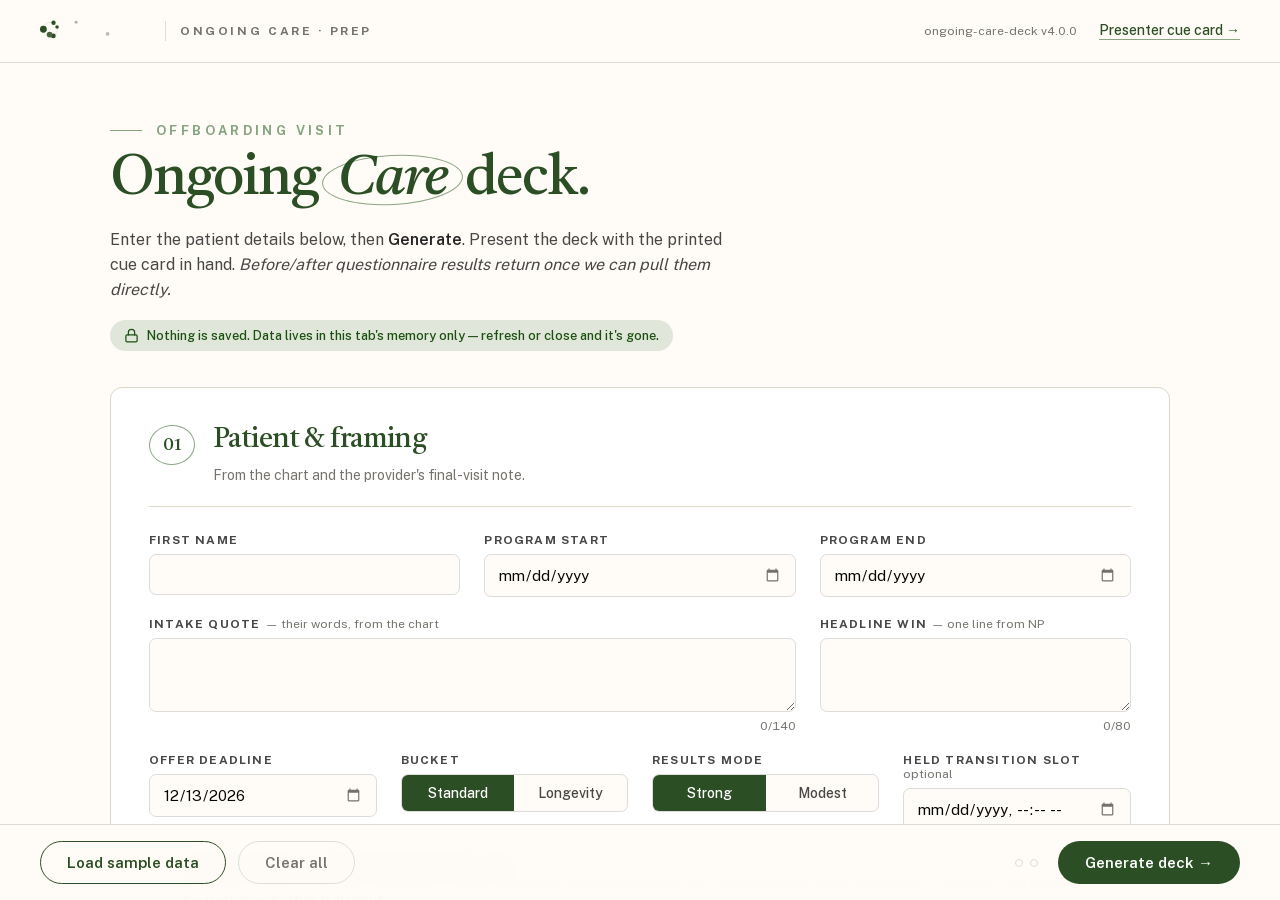
==== graduation-ongoing-care/index.html @ bffa01e3 "Ongoing Care deck v4: cinema, the Year Orbit, and a living brand Concept-panel + judge pass (5 lanes" ====
<!DOCTYPE html>
<html lang="en">
<head>
<meta charset="utf-8">
<meta name="viewport" content="width=device-width, initial-scale=1">
<title>Ongoing Care Deck — Optimal Clinic</title>
<!-- PHIPA route: every stylesheet/script/font/image on this page is same-origin.
     No CDNs, no analytics, no storage. See README.md audit checklist. -->
<link rel="stylesheet" href="fonts/fonts.css">
<link rel="stylesheet" href="../colors_and_type.css">
<script src="../deck-stage.js"></script>
<script src="optimal-logo.js"></script>
<style>
  html, body { margin: 0; padding: 0; background: var(--cream-50); }
  body {
    font-family: var(--font-sans); color: var(--grey-900);
    -webkit-font-smoothing: antialiased; text-rendering: optimizeLegibility;
  }

  /* ════════════════════════════════════════════════════════════════════
     PREP FORM  (slide 0 — operator only, never printed)
     ════════════════════════════════════════════════════════════════════ */
  #prep {
    position: fixed; inset: 0; z-index: 50;
    overflow-y: auto; background: var(--cream-50);
  }
  #prep[hidden] { display: none; }

  .prep-head {
    position: sticky; top: 0; z-index: 5;
    display: flex; align-items: center; justify-content: space-between;
    padding: 18px 40px;
    background: rgba(255,252,247,0.92); backdrop-filter: blur(12px);
    border-bottom: 1px solid var(--border-hair);
  }
  .prep-head .brand { display: flex; align-items: center; gap: 14px; }
  .prep-head .brand img { height: 26px; display: block; }
  .prep-head .brand optimal-logo { height: 26px; width: calc(26px * 1600 / 375); display: block; }
  .prep-head .brand .sep { width: 1px; height: 20px; background: var(--grey-300); }
  .prep-head .brand span {
    font-size: 12px; font-weight: 700; letter-spacing: 0.22em; text-transform: uppercase;
    color: var(--grey-500);
  }
  .prep-head .head-links { display: flex; gap: 22px; align-items: center; }
  .prep-head a {
    font-size: 14px; font-weight: 500; color: var(--forest-700);
    text-decoration: none; border-bottom: 1px solid var(--forest-ring-50);
    padding-bottom: 1px;
  }
  .prep-head a:hover { color: var(--forest-900); border-bottom-color: var(--forest-900); }
  .prep-head .ver { font-size: 12px; color: var(--grey-500); font-variant-numeric: tabular-nums; }

  .prep-main { max-width: 1060px; margin: 0 auto; padding: 60px 40px 150px; }

  .prep-kicker {
    display: flex; align-items: center; gap: 14px;
    font-size: 13px; font-weight: 700; letter-spacing: 0.26em; text-transform: uppercase;
    color: var(--forest-500);
  }
  .prep-kicker::before { content: ""; width: 32px; height: 1px; background: var(--forest-500); }
  .prep-title {
    margin: 14px 0 0;
    font-family: var(--font-display); font-weight: 400; font-size: 56px;
    line-height: 1.0; letter-spacing: -0.035em; color: var(--forest-700);
  }
  .prep-title em { font-style: italic; }
  .prep-sub {
    margin: 20px 0 0; font-size: 16px; line-height: 1.55; color: var(--grey-600);
    max-width: 640px;
  }
  .prep-sub b { color: var(--grey-800); font-weight: 600; }
  .privacy-note {
    display: inline-flex; align-items: center; gap: 8px;
    margin-top: 18px; padding: 8px 14px; border-radius: 999px;
    background: var(--sage-25); color: var(--forest-900);
    font-size: 13px; font-weight: 500;
  }
  .privacy-note svg { flex: none; }

  .prep-main { counter-reset: psec; }
  .pcard {
    margin-top: 36px; background: var(--white);
    border: 1px solid var(--bone-200); border-radius: 12px;
    padding: 34px 38px 38px;
    box-shadow: 0 1px 0 rgba(28,49,24,0.04);
    counter-increment: psec;
    transition: box-shadow 220ms var(--ease-standard), border-color 220ms var(--ease-standard);
  }
  .pcard:focus-within {
    border-color: var(--forest-500);
    box-shadow: 0 1px 0 rgba(28,49,24,0.04), 0 16px 40px -24px rgba(28,49,24,0.22);
  }
  .pcard-head {
    display: flex; align-items: flex-start; gap: 18px;
    margin: 0 0 26px; padding-bottom: 20px;
    border-bottom: 1px solid var(--bone-200);
  }
  .pnum {
    flex: none; position: relative; width: 46px; height: 40px; margin-top: 3px;
    display: flex; align-items: center; justify-content: center;
    font-family: var(--font-display); font-size: 19px; color: var(--forest-700);
    font-variant-numeric: tabular-nums;
  }
  .pnum::after { content: counter(psec, decimal-leading-zero); }
  .pnum::before {
    content: ""; position: absolute; inset: 0;
    border: 1.4px solid var(--forest-ring-50); border-radius: 50%;
    transform: rotate(-4deg);
  }
  .pcard-titles h2 {
    margin: 0; font-family: var(--font-display); font-weight: 400;
    font-size: 28px; letter-spacing: -0.03em; color: var(--forest-700);
  }
  .pcard-titles .hint { margin: 6px 0 0; font-size: 14px; color: var(--grey-500); line-height: 1.5; max-width: 680px; }

  .fgrid { display: grid; grid-template-columns: repeat(12, 1fr); gap: 20px 24px; }
  .f { display: flex; flex-direction: column; gap: 7px; min-width: 0; }
  .f label {
    font-size: 12px; font-weight: 700; letter-spacing: 0.1em; text-transform: uppercase;
    color: var(--grey-600);
  }
  .f label .opt { font-weight: 400; text-transform: none; letter-spacing: 0; color: var(--grey-500); }
  .f input[type="text"], .f input[type="date"], .f input[type="datetime-local"],
  .f input[type="number"], .f textarea, .f select {
    font-family: var(--font-sans); font-size: 15px; color: var(--grey-900);
    background: var(--cream-50); border: 1px solid var(--grey-300); border-radius: 7px;
    padding: 11px 13px; outline: none; width: 100%; box-sizing: border-box;
    transition: border-color 140ms ease, box-shadow 140ms ease;
  }
  .f textarea { resize: vertical; min-height: 74px; line-height: 1.5; }
  .f :is(input, textarea, select):focus {
    border-color: var(--forest-700); box-shadow: 0 0 0 3px rgba(44,78,37,0.12);
    background-color: var(--white);
  }
  .f :is(input, textarea, select):hover:not(:focus),
  .rowline :is(input, select):hover:not(:focus) { border-color: var(--grey-500); }
  #prep ::placeholder { color: var(--grey-500); opacity: 0.65; }
  /* hand-drawn control chrome: bundled chevron, no native spinners */
  .f select, .rowline select {
    appearance: none; -webkit-appearance: none;
    background-image: url("data:image/svg+xml;utf8,<svg xmlns='http://www.w3.org/2000/svg' width='10' height='6' viewBox='0 0 10 6' fill='none'><path d='M1 1l4 4 4-4' stroke='%232C4E25' stroke-width='1.5' stroke-linecap='round' stroke-linejoin='round'/></svg>");
    background-repeat: no-repeat; background-position: right 12px center; background-size: 10px 6px;
    padding-right: 34px; cursor: pointer;
  }
  input[type="number"] { font-variant-numeric: tabular-nums; appearance: textfield; -moz-appearance: textfield; }
  input[type="number"]::-webkit-outer-spin-button,
  input[type="number"]::-webkit-inner-spin-button { -webkit-appearance: none; margin: 0; }
  input[type="date"]::-webkit-calendar-picker-indicator,
  input[type="datetime-local"]::-webkit-calendar-picker-indicator { opacity: 0.55; }
  .f :is(input, textarea, select).invalid { border-color: var(--sev-high); box-shadow: 0 0 0 3px rgba(179,64,47,0.10); }
  .f .err { font-size: 12.5px; color: var(--sev-high); display: none; }
  .f .err.show { display: block; }
  .f .count { font-size: 12px; color: var(--grey-500); text-align: right; font-variant-numeric: tabular-nums; }
  .f .count.over { color: var(--sev-high); font-weight: 600; }

  .seg { display: flex; border: 1px solid var(--grey-300); border-radius: 7px; overflow: hidden; background: var(--cream-50); }
  .seg label {
    flex: 1; text-align: center; padding: 10px 6px; cursor: pointer;
    font-size: 14px; font-weight: 500; letter-spacing: 0; text-transform: none;
    color: var(--grey-600); user-select: none; transition: background 140ms, color 140ms;
  }
  .seg label + label { border-left: 1px solid var(--grey-300); }
  .seg input { position: absolute; opacity: 0; pointer-events: none; }
  .seg input:checked + label { background: var(--forest-700); color: var(--white); }

  .checkline, .f label.checkline {
    display: flex; align-items: flex-start; gap: 10px; font-size: 14.5px;
    color: var(--grey-800); line-height: 1.45; cursor: pointer;
    text-transform: none; letter-spacing: 0; font-weight: 400;
  }
  .checkline input { width: 17px; height: 17px; margin-top: 1px; accent-color: var(--forest-700); flex: none; cursor: pointer; }
  .checkline .sub { display: block; font-size: 12.5px; color: var(--grey-500); margin-top: 2px; }

  .flagged-pair { display: grid; grid-template-columns: 1fr 1fr auto; gap: 24px; align-items: end; }
  .delta-preview {
    align-self: end; padding: 10px 18px; border-radius: 48px;
    background: var(--sage-25); color: var(--forest-900);
    font-size: 15px; font-weight: 600; white-space: nowrap; font-variant-numeric: tabular-nums;
    opacity: 0; transform: translateY(2px);
    transition: opacity 180ms var(--ease-standard), transform 180ms var(--ease-standard);
  }
  .delta-preview.on { opacity: 1; transform: none; }
  .delta-preview.neutral { background: var(--grey-100); color: var(--grey-600); }

  #worsen-warning {
    display: none; margin-top: 22px; border: 1px solid var(--sev-modhigh);
    background: var(--sev-modhigh-bg); border-radius: 8px; padding: 16px 18px;
  }
  #worsen-warning.show { display: block; }
  #worsen-warning .wtitle { font-weight: 700; font-size: 14.5px; color: #8A5218; display: flex; gap: 8px; align-items: center; }
  #worsen-warning p { margin: 6px 0 10px; font-size: 14px; color: var(--grey-800); line-height: 1.5; }

  .rows { display: flex; flex-direction: column; gap: 12px; }
  .rowline { display: grid; gap: 14px; align-items: center; }
  .rowline.cat  { grid-template-columns: minmax(0,2.2fr) 110px minmax(0,1fr) 110px minmax(0,1fr) 34px; }
  .rowline.win  { grid-template-columns: minmax(0,2.2fr) minmax(0,1.4fr) minmax(0,1.4fr) 34px; }
  .rows .colhead { font-size: 11.5px; font-weight: 700; letter-spacing: 0.09em; text-transform: uppercase; color: var(--grey-500); }
  .rowline input, .rowline select {
    font-family: var(--font-sans); font-size: 14.5px; color: var(--grey-900);
    background: var(--cream-50); border: 1px solid var(--grey-300); border-radius: 7px;
    padding: 10px 12px; outline: none; width: 100%; box-sizing: border-box; min-width: 0;
    transition: border-color 140ms ease, box-shadow 140ms ease;
  }
  .rowline :is(input, select):focus { border-color: var(--forest-700); box-shadow: 0 0 0 3px rgba(44,78,37,0.12); background-color: var(--white); }
  .rowline .stack { display: flex; flex-direction: column; gap: 6px; min-width: 0; }
  .rowline .del {
    width: 34px; height: 34px; border-radius: 7px; border: 1px solid transparent;
    background: transparent; color: var(--grey-500); font-size: 18px; line-height: 1;
    cursor: pointer; transition: all 120ms;
  }
  .rowline .del:hover { background: var(--sev-high-bg); color: var(--sev-high); border-color: var(--sev-high); }

  .sev-chip, .rating-label {
    display: inline-flex; align-items: center; gap: 6px; align-self: start;
    padding: 4px 10px; border-radius: 48px; font-size: 12px; font-weight: 700;
    letter-spacing: 0.04em; text-transform: uppercase; white-space: nowrap;
  }
  .sev-chip { visibility: hidden; }
  .sev-chip.on { visibility: visible; }
  .sev-chip.on, .rating-label.on { animation: chipIn 180ms var(--ease-standard); }
  @keyframes chipIn { from { opacity: 0; transform: translateY(3px); } }
  .sev-chip.high     { background: var(--sev-high-bg);     color: var(--sev-high); }
  .sev-chip.modhigh  { background: var(--sev-modhigh-bg);  color: #8A5218; }
  .sev-chip.moderate { background: var(--sev-moderate-bg); color: #7A611A; }
  .sev-chip.low      { background: var(--sev-low-bg);      color: var(--sev-low); }
  .rating-label { background: var(--grey-100); color: var(--grey-600); text-transform: none; letter-spacing: 0; font-weight: 600; visibility: hidden; }
  .rating-label.on { visibility: visible; }

  .addrow {
    margin-top: 14px; display: inline-flex; align-items: center; gap: 8px;
    background: transparent; border: 1px dashed var(--grey-300); border-radius: 7px;
    padding: 9px 16px; font-size: 14px; font-weight: 500; color: var(--forest-700);
    cursor: pointer; transition: all 120ms;
  }
  .addrow:hover { border-color: var(--forest-700); background: var(--sage-25); }
  .addrow:disabled { opacity: 0.4; cursor: default; }
  .rows-err { font-size: 13px; color: var(--sev-high); margin-top: 10px; display: none; }
  .rows-err.show { display: block; }

  #fs-categories.tt-hidden { display: none; }

  .prep-actions {
    position: fixed; left: 0; right: 0; bottom: 0; z-index: 6;
    display: flex; align-items: center; justify-content: space-between; gap: 18px;
    padding: 16px 40px;
    background: rgba(255,252,247,0.94); backdrop-filter: blur(12px);
    border-top: 1px solid var(--border-hair);
  }
  .prep-actions .left, .prep-actions .right { display: flex; gap: 12px; align-items: center; }
  .btn {
    font-family: var(--font-sans); font-size: 15px; font-weight: 600;
    border-radius: 48px; padding: 12px 26px; cursor: pointer; border: 1px solid transparent;
    transition: all 140ms ease;
  }
  .btn.primary { background: var(--forest-700); color: var(--white); }
  .btn.primary:hover { background: var(--forest-900); }
  .btn.ghost { background: transparent; color: var(--forest-700); border-color: var(--forest-700); }
  .btn.ghost:hover { background: var(--sage-25); }
  .btn.quiet { background: transparent; color: var(--grey-500); border-color: var(--grey-300); }
  .btn.quiet:hover { color: var(--sev-high); border-color: var(--sev-high); background: var(--sev-high-bg); }
  .prep-progress { display: flex; gap: 7px; align-items: center; margin-right: 8px; }
  .pp-dot {
    width: 8px; height: 8px; border-radius: 50%;
    border: 1.5px solid var(--grey-300); box-sizing: border-box;
    transition: background 200ms var(--ease-standard), border-color 200ms var(--ease-standard);
  }
  .pp-dot.done { background: var(--forest-500); border-color: var(--forest-500); animation: ppPop 260ms var(--ease-standard); }
  .pp-dot[hidden] { display: none; }
  @keyframes ppPop { 0% { transform: scale(0.5); } 60% { transform: scale(1.3); } 100% { transform: scale(1); } }
  .btn.primary .arr { display: inline-block; transition: transform 160ms var(--ease-standard); }
  .btn.primary:hover .arr { transform: translateX(4px); }
  .demo-tag {
    display: none; font-size: 12.5px; font-weight: 700; letter-spacing: 0.08em;
    color: var(--terracotta-600); background: var(--terracotta-100);
    padding: 6px 12px; border-radius: 48px;
  }
  .demo-tag.show { display: inline-block; }
  #form-err-summary { font-size: 13.5px; color: var(--sev-high); display: none; }
  #form-err-summary.show { display: block; }

  /* ════════════════════════════════════════════════════════════════════
     DECK — same visual system as the Foundation deck (index.html)
     ════════════════════════════════════════════════════════════════════ */
  deck-stage { visibility: hidden; }
  deck-stage.ready { visibility: visible; }
  deck-stage {
    /* forest-ink material shadows */
    --shadow-card: 0 1px 1.5px rgba(28,49,24,.06), 0 10px 26px -14px rgba(28,49,24,.16), 0 32px 64px -40px rgba(28,49,24,.22);
    --shadow-photo: 0 2px 4px rgba(28,49,24,.08), 0 22px 48px -24px rgba(28,49,24,.28);
  }
  deck-stage > section {
    background: var(--cream-50); color: var(--grey-900);
    overflow: hidden; position: relative;
  }
  deck-stage :is(h1,h2,h3,h4,p,ul,li,figure,blockquote) { margin: 0; padding: 0; }
  deck-stage ul { list-style: none; }

  /* — shared frame / title-block / footer (ported from the main deck) — */
  .slide-frame {
    position: absolute; inset: 0;
    padding: 90px 120px 130px;
    display: flex; flex-direction: column;
  }
  .title-block { display: flex; flex-direction: column; gap: 20px; }
  .eyebrow {
    font-family: var(--font-sans); font-weight: 700; font-size: 22px;
    letter-spacing: 0.18em; text-transform: uppercase; color: var(--forest-700);
  }
  .display { font-family: var(--font-display); font-weight: 400; letter-spacing: -0.04em; line-height: 1.0; color: var(--grey-800); }
  .display-md { font-size: 72px; }
  .display .italic, .italic { font-style: italic; }
  .lead { font-family: var(--font-sans); font-size: 30px; line-height: 1.4; color: var(--grey-600); letter-spacing: -0.01em; max-width: 1300px; }

  .ring-word { position: relative; display: inline-block; padding: 0 .15em; }
  .ring-word::before {
    content: ""; position: absolute; left: -6%; right: -6%; top: 6%; bottom: 4%;
    border: 1.6px solid var(--forest-ring-50); border-radius: 50%;
    transform: rotate(-3deg); pointer-events: none;
  }

  .footer-bar {
    position: absolute; left: 120px; right: 120px; bottom: 44px;
    display: flex; align-items: center; justify-content: space-between;
    font-family: var(--font-sans); font-size: 18px; letter-spacing: 0; color: var(--grey-500);
  }
  .footer-bar .logo { height: 28px; opacity: 0.85; }
  .footer-bar .footer-meta { display: flex; gap: 24px; align-items: center; }
  .on-dark .footer-bar { color: rgba(255,252,247,0.6); }

  /* ════════════ Slide 1 — Congratulations (editorial title page) ════════════ */
  .g1 { display: flex; align-items: stretch; }
  /* three-edge magazine bleed: editorial column on cream, photo to the edges */
  .g1 .wrap {
    position: absolute; inset: 0;
    padding: 0 0 0 96px; gap: 72px;
    display: flex; flex-direction: row; align-items: stretch;
  }
  .g1 .left {
    flex: 1; min-width: 0;
    padding: 84px 0;
    display: grid; grid-template-rows: auto 1fr auto;
  }
  .g1 .masthead {
    display: flex; flex-direction: column; gap: 18px;
    padding-bottom: 22px;
    border-bottom: 1px solid var(--bone-200);
  }
  .g1 .masthead img { height: 32px; align-self: flex-start; }
  .g1 .masthead optimal-logo { height: 32px; width: calc(32px * 1600 / 375); align-self: flex-start; display: block; }
  .g1 .meta-strip {
    display: flex; gap: 28px; align-items: baseline; flex-wrap: wrap;
    font-family: var(--font-sans); font-size: 13px; font-weight: 600;
    letter-spacing: 0.22em; text-transform: uppercase; color: var(--grey-500);
  }
  .g1 .meta-strip .sep { color: var(--bone-200); }
  .g1 .mid {
    align-self: center;
    display: flex; flex-direction: column; gap: 28px;
    padding: 56px 0; max-width: 640px;
  }
  .g1 .g1-eyebrow {
    font-family: var(--font-sans); font-size: 14px; font-weight: 700;
    letter-spacing: 0.28em; text-transform: uppercase; color: var(--forest-500);
    display: flex; align-items: center; gap: 14px;
  }
  .g1 .g1-eyebrow::before { content: ""; width: 32px; height: 1px; background: var(--forest-500); flex: 0 0 auto; }
  .g1 h1 {
    font-family: var(--font-display); font-size: 92px; line-height: 0.98;
    letter-spacing: -0.035em; color: var(--forest-700); font-weight: 400;
  }
  .g1 h1 .italic { font-style: italic; }
  .g1 .sub {
    font-family: var(--font-sans); font-size: 23px; line-height: 1.5;
    color: var(--grey-700); max-width: 560px;
  }
  .g1 .foot { padding-top: 28px; border-top: 1px solid var(--bone-200); }
  .g1 .credits { display: grid; grid-template-columns: repeat(3, auto); gap: 40px; align-items: start; }
  .g1 .credits > div + div { border-left: 1px solid var(--bone-200); padding-left: 40px; }
  .g1 .credit-label {
    font-family: var(--font-sans); font-size: 11px; font-weight: 700;
    letter-spacing: 0.24em; text-transform: uppercase; color: var(--grey-500);
    margin-bottom: 6px;
  }
  .g1 .credit-value {
    font-family: var(--font-display); font-size: 19px; line-height: 1.25;
    color: var(--forest-700); white-space: nowrap;
  }
  .g1 .photo {
    flex: 0.98; min-width: 0;
    overflow: hidden;
    background: var(--bone-100); position: relative;
  }
  .g1 .photo::before {
    content: ""; position: absolute; left: 0; right: 0; bottom: 0; height: 180px;
    background: linear-gradient(to top, rgba(15,35,18,0.22), rgba(15,35,18,0));
    z-index: 1;
  }
  .g1 .photo .photo-tag { z-index: 3; }
  .g1 .photo img {
    position: absolute; inset: 0; width: 100%; height: 100%;
    object-fit: cover; object-position: 62% center;
    filter: saturate(0.94) contrast(1.03);
  }
  .g1 .photo-tag {
    position: absolute; left: 36px; bottom: 36px;
    display: inline-flex; align-items: center; gap: 10px;
    padding: 8px 16px;
    background: rgba(255,255,255,0.92);
    backdrop-filter: blur(8px); -webkit-backdrop-filter: blur(8px);
    border-radius: 999px;
    font-family: var(--font-sans); font-size: 12px; font-weight: 700;
    letter-spacing: 0.18em; text-transform: uppercase; color: var(--forest-700);
  }
  .g1 .photo-tag .dot { width: 6px; height: 6px; border-radius: 50%; background: var(--forest-500); }

  /* ════════════ Slide 2 — Where you started (photo + waffle infographic) ════════════ */
  .g2 .slide-frame { padding-bottom: 110px; }
  .g2 .cols { display: grid; grid-template-columns: 1fr 1.05fr; gap: 70px; flex: 1; min-height: 0; margin-top: 38px; align-items: stretch; }
  .g2 .photo-side {
    position: relative; border-radius: 24px; overflow: hidden;
    background: var(--forest-grad-end);
    box-shadow: var(--shadow-photo);
  }
  .g2 .photo-side > img {
    position: absolute; inset: 0; width: 100%; height: 100%;
    object-fit: cover; object-position: 42% center;
    filter: saturate(0.94) contrast(1.03);
  }
  .g2 .photo-tag {
    position: absolute; left: 22px; top: 22px; z-index: 3;
    display: inline-flex; align-items: center; gap: 10px;
    padding: 8px 16px;
    background: rgba(15,35,18,0.55);
    backdrop-filter: blur(8px); -webkit-backdrop-filter: blur(8px);
    border: 1px solid rgba(244,239,228,0.28);
    border-radius: 999px;
    font-family: var(--font-sans); font-size: 12px; font-weight: 700;
    letter-spacing: 0.18em; text-transform: uppercase; color: rgba(244,239,228,0.92);
  }
  .g2 .photo-tag .dot { width: 6px; height: 6px; border-radius: 50%; background: var(--forest-500); }
  .g2 .quote-panel {
    position: absolute; left: 20px; right: 20px; bottom: 20px; z-index: 3;
    background: rgba(255,252,247,0.88);
    backdrop-filter: blur(14px); -webkit-backdrop-filter: blur(14px);
    border: 1px solid rgba(223,215,202,0.65);
    box-shadow: 0 10px 30px rgba(28,49,24,0.10);
    border-radius: 16px; padding: 28px 32px 24px;
  }
  .g2 .quote-panel .qmark {
    display: block; font-family: var(--font-display); font-size: 74px; line-height: 0.55;
    color: var(--terracotta-600); margin-bottom: 6px;
  }
  .g2 .quote-panel blockquote {
    font-family: var(--font-display); font-style: italic; font-size: 34px;
    line-height: 1.24; letter-spacing: -0.02em; color: var(--grey-800);
  }
  .g2 .quote-panel .attr {
    margin-top: 16px; display: flex; align-items: center; gap: 12px;
    font-size: 18px; color: var(--grey-500);
  }
  .g2 .quote-panel .attr::before { content: ""; width: 28px; height: 1px; background: var(--grey-500); opacity: 0.6; }

  .g2 .scol { display: flex; flex-direction: column; justify-content: space-between; min-height: 0; gap: 20px; }
  .g2 .stat-row { display: flex; align-items: flex-start; justify-content: space-between; gap: 32px; }
  .g2 .stat-num {
    font-family: var(--font-display); font-size: 154px; line-height: 0.86; letter-spacing: -0.04em;
    color: var(--forest-700);
  }
  .g2 .stat-num small { font-family: var(--font-display); font-size: 54px; color: var(--grey-500); letter-spacing: -0.02em; }
  .g2 .stat-cap {
    margin-top: 16px;
    font-family: var(--font-sans); font-weight: 700; font-size: 17px;
    letter-spacing: 0.18em; text-transform: uppercase; color: var(--forest-900);
  }
  /* waffle — one cell per questionnaire symptom */
  .g2 .waffle { display: grid; grid-template-columns: repeat(9, 31px); gap: 8px; flex: none; padding-top: 4px; }
  .g2 .waffle i {
    width: 31px; height: 31px; border-radius: 7px; display: block;
    background: var(--white); border: 1px solid var(--bone-200);
    box-sizing: border-box;
  }
  .g2 .waffle i.on { background: color-mix(in srgb, var(--terracotta-600) 88%, var(--cream-50)); border-color: transparent; }
  .g2 .waffle-cap {
    margin-top: 14px;
    display: flex; align-items: center; justify-content: flex-end; gap: 9px;
    font-family: var(--font-sans); font-size: 14.5px; color: var(--grey-500);
  }
  .g2 .waffle-cap b { color: var(--grey-800); font-weight: 700; }
  .g2 .waffle-cap .sw { width: 13px; height: 13px; border-radius: 4px; flex: none; background: var(--white); border: 1px solid var(--bone-200); box-sizing: border-box; }
  .g2 .waffle-cap .sw.on { background: color-mix(in srgb, var(--terracotta-600) 88%, var(--cream-50)); border-color: transparent; }
  .g2 .waffle-cap .lgap { width: 10px; }
  .g2 .catlist-wrap { padding-top: 10px; }
  .g2 .cat-kicker {
    display: flex; align-items: center; gap: 12px;
    font-family: var(--font-sans); font-size: 14px; font-weight: 700;
    letter-spacing: 0.2em; text-transform: uppercase; color: var(--forest-500);
    margin-bottom: 4px;
  }
  .g2 .cat-kicker::before { content: ""; width: 26px; height: 1px; background: var(--forest-500); }
  .g2 .catlist { display: flex; flex-direction: column; }
  .g2 .catlist li {
    display: flex; align-items: center; justify-content: space-between; gap: 20px;
    padding: 17px 0; border-bottom: 1px solid var(--border-hair);
  }
  .g2 .catlist li:last-child { border-bottom: 0; padding-bottom: 0; }
  .g2 .catlist .cname { font-family: var(--font-display); font-size: 29px; letter-spacing: -0.02em; color: var(--grey-800); }
  .g2 .catlist .cval { display: flex; align-items: center; gap: 16px; }
  .g2 .catlist .cpct { font-size: 25px; font-weight: 600; color: var(--grey-700); font-variant-numeric: tabular-nums; }

  .g-sev { display: inline-flex; align-items: center; padding: 6px 16px; border-radius: 999px; font-size: 16px; font-weight: 700; letter-spacing: 0.06em; text-transform: uppercase; white-space: nowrap; }
  .g-sev.high     { background: var(--sev-high-bg);     color: var(--sev-high); }
  .g-sev.modhigh  { background: var(--sev-modhigh-bg);  color: #8A5218; }
  .g-sev.moderate { background: var(--sev-moderate-bg); color: #7A611A; }
  .g-sev.low      { background: var(--sev-low-bg);      color: var(--sev-low); }

  /* ════════════ Slide 3 — Then and now ⭐ ════════════ */
  .g3::before {
    content: ""; position: absolute; top: -300px; right: -240px;
    width: 980px; height: 980px; border-radius: 50%;
    background: radial-gradient(circle, rgba(135,164,130,0.10) 0%, rgba(135,164,130,0) 62%);
    pointer-events: none;
  }
  .g3 .top { display: flex; align-items: flex-start; justify-content: space-between; gap: 60px; }
  .g3 .delta-stat { text-align: right; flex: none; }
  .g3 .ds-num .ds-from { color: var(--grey-500); }
  .g3 .ds-num .ds-to { color: var(--forest-700); }
  .g3 .ds-num {
    font-family: var(--font-display); font-size: 118px; line-height: 0.9; letter-spacing: -0.04em;
    color: var(--forest-700); white-space: nowrap; font-variant-numeric: tabular-nums;
  }
  .g3 .ds-num .ds-arrow { color: var(--forest-500); font-size: 84px; padding: 0 10px; }
  .g3 .ds-label {
    margin-top: 12px;
    font-family: var(--font-sans); font-weight: 700; font-size: 15px;
    letter-spacing: 0.2em; text-transform: uppercase; color: var(--forest-900);
  }
  .g3.modest .ds-num, .g3.modest .ds-num .ds-arrow,
  .g3.modest .ds-num .ds-from, .g3.modest .ds-num .ds-to { color: var(--grey-800); }
  .g3.modest .ds-label { color: var(--grey-500); }
  .g3 .wins-head {
    margin-top: 26px;
    display: grid; grid-template-columns: 470px 1fr; gap: 70px; align-items: end;
  }
  .g3 .wins-head .wh-scale {
    position: relative; height: 34px;
    font-family: var(--font-sans); font-size: 12.5px; font-weight: 700;
    letter-spacing: 0.16em; text-transform: uppercase; color: var(--grey-500);
  }
  .g3 .wh-scale .lab { position: absolute; bottom: 13px; white-space: nowrap; }
  .g3 .wh-scale .lab.start { left: 0; }
  .g3 .wh-scale .lab.mid { left: calc(9px + (100% - 18px) * 0.6); transform: translateX(-50%); opacity: 0.75; }
  .g3 .wh-scale .lab.end { right: 0; }
  .g3 .wh-scale .tick { position: absolute; bottom: 0; width: 1px; height: 7px; background: var(--bone-200); }
  .g3 .wh-key {
    display: flex; gap: 28px; align-items: center;
    font-family: var(--font-sans); font-size: 12.5px; font-weight: 700;
    letter-spacing: 0.16em; text-transform: uppercase; color: var(--grey-500);
  }
  .g3 .wh-key .wk { display: inline-flex; align-items: center; gap: 9px; }
  .g3 .wh-key i { width: 13px; height: 13px; border-radius: 50%; box-sizing: border-box; flex: none; }
  .g3 .wh-key .wk-then { background: var(--cream-50); border: 2.5px solid var(--terracotta-600); }
  .g3 .wh-key .wk-now { background: var(--forest-700); box-shadow: 0 0 0 4px rgba(135,164,130,0.22); }
  .g3 .wins { flex: 1; display: flex; flex-direction: column; justify-content: center; margin-top: 6px; }
  .g3 .wins li {
    display: grid; grid-template-columns: 470px 1fr; gap: 70px; align-items: center;
    padding: 19px 0; border-top: 1px solid var(--border-hair);
  }
  .g3 .wins li:last-child { border-bottom: 1px solid var(--border-hair); }
  .g3 .wins .sname { font-family: var(--font-display); font-size: 40px; letter-spacing: -0.025em; color: var(--forest-700); line-height: 1.02; }
  /* 0–5 rating track — the questionnaire scale drawn as dots */
  .g3 .track { position: relative; height: 28px; }
  .g3 .track .rail {
    position: absolute; left: 9px; right: 9px; top: 50%; height: 2px;
    transform: translateY(-50%); background: var(--bone-200);
  }
  .g3 .track .span {
    position: absolute; top: 50%; height: 4px; border-radius: 2px;
    transform: translateY(-50%); background: var(--forest-500); opacity: 0.55;
  }
  .g3 .track .pip {
    position: absolute; top: 50%; width: 8px; height: 8px; border-radius: 50%;
    transform: translate(-50%, -50%);
    background: var(--bone-200); box-sizing: border-box;
  }
  .g3 .track .pip.was {
    width: 18px; height: 18px;
    background: var(--cream-50); border: 2.5px solid var(--terracotta-600);
  }
  .g3 .track .pip.is {
    width: 20px; height: 20px;
    background: var(--forest-700); border: none;
    box-shadow: 0 0 0 7px rgba(135,164,130,0.22);
  }
  .g3 .wins li.flat .track .span { display: none; }
  .g3 .wins li.flat .track .pip.was { display: none; }
  .g3 .wins li.flat .track .pip.is { background: var(--grey-500); box-shadow: none; }
  .g3 .wins .scell { display: flex; flex-direction: column; gap: 8px; min-width: 0; }
  .g3 .wins .move { display: flex; align-items: baseline; gap: 12px; white-space: nowrap; }
  .g3 .wins .from { font-size: 21px; color: var(--grey-500); }
  .g3 .wins .arrow { color: var(--forest-500); font-size: 19px; }
  .g3 .wins .to { font-size: 21px; color: var(--forest-900); font-weight: 700; letter-spacing: -0.01em; }
  .g3 .wins li.flat .sname { color: var(--grey-500); }
  .g3 .wins li.flat .from, .g3 .wins li.flat .to { color: var(--grey-500); font-weight: 400; }
  .g3 .wins li.flat .arrow { color: var(--grey-300); }
  .g3 .callout {
    margin-top: 24px;
    display: flex; align-items: flex-start; gap: 24px;
    padding: 26px 36px;
    background: var(--white); border: 1px solid var(--bone-200);
    border-left: 5px solid var(--terracotta-600); border-radius: 10px;
    box-shadow: var(--shadow-card);
  }
  .g3 .callout .co-tag {
    font-family: var(--font-sans); font-size: 14px; font-weight: 700;
    letter-spacing: 0.18em; text-transform: uppercase; color: var(--terracotta-600);
    white-space: nowrap; padding-top: 10px;
  }
  .g3 .callout .co-text {
    font-family: var(--font-display); font-style: italic; font-size: 38px;
    line-height: 1.22; letter-spacing: -0.02em; color: var(--grey-800);
  }

  /* ════════════ Slide 4 — Hormone picture (full-width animated slope map,
     mirrors the main deck's hormone-map card) ════════════ */
  .g4 .map-card {
    margin-top: 36px; flex: 1; min-height: 0;
    position: relative; border-radius: 14px; overflow: hidden;
    background: linear-gradient(135deg, var(--forest-700), var(--forest-grad-end));
    box-shadow: var(--shadow-card);
    display: flex;
  }
  .g4 .map-card svg { width: 100%; height: 100%; display: block; }
  .g4 .caption {
    margin-top: 20px;
    font-family: var(--font-sans); font-size: 20px; color: var(--grey-500); font-style: italic;
  }
  /* draw-in animation (curves carry pathLength="1") */
  .g4 .sl-path { stroke-dasharray: 1; stroke-dashoffset: 1; }
  .g4.play .sl-path { animation: slDraw 1100ms cubic-bezier(.3,.6,.2,1) forwards; animation-delay: var(--d, 0s); }
  @keyframes slDraw { to { stroke-dashoffset: 0; } }
  .g4 .sl-dot { opacity: 0; transform: scale(0); transform-box: fill-box; transform-origin: center; }
  .g4.play .sl-dot { animation: slPop 480ms cubic-bezier(.34,1.45,.4,1) forwards; animation-delay: var(--d, 0s); }
  @keyframes slPop { to { opacity: 1; transform: scale(1); } }
  .g4 .sl-lab { opacity: 0; }
  .g4.play .sl-lab { animation: slFade 600ms ease forwards; animation-delay: var(--d, 0s); }
  @keyframes slFade { to { opacity: 1; } }

  /* ════════════ Infographic entry animations (slides 2 & 3) ════════════ */
  .g2 .waffle i { opacity: 0; transform: scale(0.4); }
  .g2.play .waffle i {
    animation: wfPop 300ms cubic-bezier(.34,1.35,.4,1) forwards;
    animation-delay: calc(var(--i, 0) * 13ms + 180ms);
  }
  @keyframes wfPop { to { opacity: 1; transform: scale(1); } }
  .g2 .stat-num { opacity: 0; transform: translateY(10px); }
  .g2.play .stat-num { animation: riseIn 600ms cubic-bezier(.2,.7,.2,1) forwards; }
  @keyframes riseIn { to { opacity: 1; transform: translateY(0); } }

  .g3 .track .span { transform: scaleX(0); transform-origin: right center; }
  .g3.play .track .span { animation: spanGrow 650ms cubic-bezier(.3,.6,.2,1) forwards; animation-delay: calc(var(--d, 0s) + 350ms); }
  @keyframes spanGrow { to { transform: scaleX(1); } }
  .g3 .track .pip.was, .g3 .track .pip.is { opacity: 0; transform: translate(-50%, -50%) scale(0); }
  .g3.play .track .pip.was { animation: pipPop 420ms cubic-bezier(.34,1.45,.4,1) forwards; animation-delay: var(--d, 0s); }
  .g3.play .track .pip.is {
    animation: pipPop 420ms cubic-bezier(.34,1.45,.4,1) forwards, haloSettle 800ms ease-out;
    animation-delay: calc(var(--d, 0s) + 950ms), calc(var(--d, 0s) + 1380ms);
  }
  .g3.play .wins li.flat .track .pip.is { animation: pipPop 420ms cubic-bezier(.34,1.45,.4,1) forwards; animation-delay: calc(var(--d, 0s) + 950ms); }
  @keyframes haloSettle {
    0% { box-shadow: 0 0 0 7px rgba(135,164,130,0.22); }
    35% { box-shadow: 0 0 0 12px rgba(135,164,130,0.10); }
    100% { box-shadow: 0 0 0 7px rgba(135,164,130,0.22); }
  }
  @keyframes pipPop { to { opacity: 1; transform: translate(-50%, -50%) scale(1); } }
  .g3 .delta-stat { opacity: 0; transform: translateY(10px); }
  .g3.play .delta-stat { animation: riseIn 600ms cubic-bezier(.2,.7,.2,1) forwards; animation-delay: 150ms; }

  /* ════════════ Deck-wide entry-motion system ════════════
     .ar = rise-in, .ap = photo settle; per-element delay via inline --d.
     Chrome (footer-bar, pagenum, print-foot) NEVER animates. */
  .ar { opacity: 0; transform: translateY(10px); }
  deck-stage > section.play .ar {
    animation: riseIn 600ms cubic-bezier(.2,.7,.2,1) forwards;
    animation-delay: var(--d, 0s);
  }
  .ap { opacity: 0; }
  deck-stage > section.play .ap {
    animation: photoIn 900ms cubic-bezier(.3,.6,.2,1) forwards;
    animation-delay: var(--d, 0s);
  }
  @keyframes photoIn { from { opacity: 0; transform: scale(1.015); } to { opacity: 1; transform: scale(1); } }

  /* choreographed radial light wash per cream slide */
  .g1::before, .g5::before, .g6::before, .g8::before {
    content: ""; position: absolute; border-radius: 50%; pointer-events: none;
    background: radial-gradient(circle, rgba(135,164,130,.11) 0%, rgba(135,164,130,0) 62%);
    opacity: 0;
  }
  .g1::before { width: 1040px; height: 1040px; left: -300px; top: -360px; }   /* dawn behind the greeting */
  .g5::before { width: 980px;  height: 980px;  left: -260px; top: 120px; }    /* along the method spine */
  .g6::before { width: 920px;  height: 920px;  left: 50%; top: -500px; margin-left: -460px; } /* light falls from the choice node */
  .g8::before { width: 980px;  height: 980px;  right: -240px; top: -200px; }  /* behind the year orbit */
  :is(.g1, .g5, .g6, .g8).play::before { animation: slFade 1200ms ease .1s forwards; }

  /* .kb = Ken Burns: glacial scale/pan loop on photographs, per-element
     direction via --kb-* custom properties. Runs only on the active slide. */
  .kb { will-change: transform; }
  @keyframes kbDrift {
    from { transform: scale(1) translate(0, 0); }
    to { transform: scale(var(--kb-s, 1.06)) translate(var(--kb-x, 0%), var(--kb-y, 0%)); }
  }
  deck-stage > section.play .kb { animation: kbDrift var(--kb-dur, 32s) ease-in-out infinite alternate; }

  /* one film stock: grain + forest-ink vignette on photography */
  .grain {
    position: absolute; inset: 0; pointer-events: none; z-index: 2;
    background-image: url("data:image/svg+xml,%3Csvg xmlns='http://www.w3.org/2000/svg' width='260' height='260'%3E%3Cfilter id='n'%3E%3CfeTurbulence type='fractalNoise' baseFrequency='0.82' numOctaves='2' stitchTiles='stitch'/%3E%3C/filter%3E%3Crect width='260' height='260' filter='url(%23n)'/%3E%3C/svg%3E");
    opacity: 0.14; mix-blend-mode: overlay;
    box-shadow: inset 0 0 160px rgba(28,49,24,0.15);
    /* some PDF engines drop mix-blend-mode — grain vanishing on paper is fine */
  }
  .g9 .grain { opacity: 0.32; box-shadow: inset 0 0 220px rgba(10,22,8,0.3); }

  /* — slide 1 bespoke beats: eyebrow dash draws; name ring settles with the wordmark — */
  .g1 .g1-eyebrow::before { transform: scaleX(0); transform-origin: left center; }
  .g1.play .g1-eyebrow::before { animation: g1Dash 500ms cubic-bezier(.3,.6,.2,1) 200ms forwards; }
  @keyframes g1Dash { to { transform: scaleX(1); } }
  .g1 h1 .ring-word::before { opacity: 0; transform: rotate(-3deg) scale(0.94); }
  .g1.play h1 .ring-word::before { animation: ringSettle 600ms cubic-bezier(.2,.7,.2,1) 2.45s forwards; }
  @keyframes ringSettle { to { opacity: 1; transform: rotate(-3deg) scale(1); } }

  /* — slide 2 narrative beats: category list surfaces after the stat — */
  .g2 .cat-kicker, .g2 .catlist li { opacity: 0; }
  .g2.play :is(.cat-kicker, .catlist li) { animation: riseIn 500ms cubic-bezier(.2,.7,.2,1) forwards; }
  .g2.play .cat-kicker { animation-delay: .5s; }
  .g2.play .catlist li:nth-child(1) { animation-delay: .58s; }
  .g2.play .catlist li:nth-child(2) { animation-delay: .66s; }
  .g2.play .catlist li:nth-child(3) { animation-delay: .74s; }
  .g2.play .catlist li:nth-child(4) { animation-delay: .82s; }
  .g2.play .catlist li:nth-child(5) { animation-delay: .9s; }
  .g2.play .catlist li:nth-child(6) { animation-delay: .98s; }

  /* — slide 5 bespoke beat: method spine draws downward — */
  .g5 .spine { transform: scaleY(0); transform-origin: top center; }
  .g5.play .spine { animation: spineGrow 800ms cubic-bezier(.3,.6,.2,1) 250ms forwards; }
  @keyframes spineGrow { to { transform: scaleY(1); } }

  /* — slide 6: the choice draws itself as a flow chart —
     node → branches draw → Path A lands and its year draws → "or" → Path B */
  .g6 .fork-node { opacity: 0; transform: translateY(8px); }
  .g6.play .fork-node { animation: riseIn 500ms cubic-bezier(.2,.7,.2,1) 150ms forwards; }
  .g6 .fb { stroke-dasharray: 1; stroke-dashoffset: 1; }
  .g6.play .fb { animation: slDraw 600ms cubic-bezier(.3,.6,.2,1) forwards; animation-delay: var(--d, 0s); }
  .g6 .fdot { opacity: 0; }
  .g6.play .fdot { animation: slFade 300ms ease forwards; animation-delay: var(--d, 0s); }
  .g6 .or-badge { opacity: 0; transform: scale(0.5); }
  .g6.play .or-badge {
    animation:
      wfPop 420ms cubic-bezier(.34,1.45,.4,1) 1050ms forwards,
      orBreath 1100ms cubic-bezier(.45,0,.4,1) 1900ms 1;
  }
  @keyframes orBreath {
    0%, 100% { transform: scale(1); }
    45% { transform: scale(1.07); box-shadow: 0 1px 0 rgba(28,49,24,0.06), 0 0 0 6px rgba(135,164,130,0.14); }
  }
  .g6 .timeline::before { transform: scaleY(0); transform-origin: top center; }
  .g6.play .timeline::before { animation: railGrow 700ms cubic-bezier(.3,.6,.2,1) 900ms forwards; }
  @keyframes railGrow { to { transform: scaleY(1); } }
  .g6 .tl-step::before { opacity: 0; transform: scale(0); }
  .g6.play .tl-step:nth-child(1)::before { animation: wfPop 420ms cubic-bezier(.34,1.45,.4,1) 980ms forwards; }
  .g6.play .tl-step:nth-child(2)::before { animation: wfPop 420ms cubic-bezier(.34,1.45,.4,1) 1240ms forwards; }
  .g6.play .tl-step:nth-child(3)::before { animation: wfPop 420ms cubic-bezier(.34,1.45,.4,1) 1500ms forwards; }
  .g6 .tl-body, .g6 .tl-when { opacity: 0; transform: translateY(8px); }
  .g6.play .tl-step:nth-child(1) :is(.tl-body, .tl-when) { animation: riseIn 500ms cubic-bezier(.2,.7,.2,1) 1070ms forwards; }
  .g6.play .tl-step:nth-child(2) :is(.tl-body, .tl-when) { animation: riseIn 500ms cubic-bezier(.2,.7,.2,1) 1330ms forwards; }
  .g6.play .tl-step:nth-child(3) :is(.tl-body, .tl-when) { animation: riseIn 500ms cubic-bezier(.2,.7,.2,1) 1590ms forwards; }
  .g6 .inclusions span { opacity: 0; transform: translateY(6px); }
  .g6.play .inc-chips span:nth-child(1) { animation: riseIn 420ms cubic-bezier(.2,.7,.2,1) 1840ms forwards; }
  .g6.play .inc-chips span:nth-child(2) { animation: riseIn 420ms cubic-bezier(.2,.7,.2,1) 1920ms forwards; }
  .g6.play .inc-chips span:nth-child(3) { animation: riseIn 420ms cubic-bezier(.2,.7,.2,1) 2000ms forwards; }
  .g6 .path.alt { opacity: 0; transform: translateY(10px); }
  .g6.play .path.alt { animation: riseIn 600ms cubic-bezier(.2,.7,.2,1) 1350ms forwards; }
  .g6 .rec, .g6 .pprice, .g6 .path.hero .pnote, .g6 .freeline { opacity: 0; transform: translateY(8px); }
  .g6.play .rec { animation: riseIn 500ms cubic-bezier(.2,.7,.2,1) 950ms forwards; }
  .g6.play .pprice { animation: riseIn 500ms cubic-bezier(.2,.7,.2,1) 1070ms forwards; }
  .g6.play .path.hero .pnote { animation: riseIn 500ms cubic-bezier(.2,.7,.2,1) 1190ms forwards; }
  .g6.play .freeline { animation: riseIn 500ms cubic-bezier(.2,.7,.2,1) 1310ms forwards; }

  /* — slide 7: wash breathes in once, content cadence via .ar — */
  .g7 .wash { opacity: 0; }
  .g7.play .wash { animation: slFade 1200ms ease forwards; }

  /* ════════════ Slide 5 — What made this work ════════════ */
  .g5 .method { margin-top: 40px; flex: 1; min-height: 0; display: grid; grid-template-columns: 1.15fr 1fr; gap: 64px; align-items: stretch; }
  .g5 .mcol { position: relative; display: flex; flex-direction: column; justify-content: center; }
  .g5 .spine { position: absolute; left: 26px; top: 44px; bottom: 44px; width: 1px; background: var(--bone-200); }
  .g5 .mrow { position: relative; display: flex; gap: 28px; align-items: flex-start; padding: 22px 0; }
  .g5 .mnum {
    position: relative; z-index: 1; flex: none;
    width: 52px; height: 52px; border-radius: 50%;
    background: var(--white); border: 1px solid var(--forest-500);
    display: flex; align-items: center; justify-content: center;
    font-family: var(--font-display); font-style: italic; font-size: 24px; color: var(--forest-700);
  }
  .g5 .mbody h3 { font-family: var(--font-display); font-weight: 400; font-size: 32px; line-height: 1.08; letter-spacing: -0.03em; color: var(--forest-700); max-width: 560px; }
  .g5 .mbody p { margin-top: 10px; font-family: var(--font-sans); font-size: 20px; line-height: 1.45; color: var(--grey-700); max-width: 560px; }
  .g5 .photo5 {
    position: relative; border-radius: 24px; overflow: hidden;
    background: var(--bone-100); box-shadow: var(--shadow-photo); margin: 0;
  }
  .g5 .photo5::after { content: ""; position: absolute; inset: 0; border-radius: inherit; box-shadow: inset 0 0 0 1px rgba(28,49,24,.10); pointer-events: none; z-index: 3; }
  .g5 .photo5 img { position: absolute; inset: 0; width: 100%; height: 100%; object-fit: cover; object-position: 55% center; filter: saturate(0.94) contrast(1.03); }
  .g5 .photo5 .photo-tag {
    position: absolute; left: 24px; bottom: 24px; z-index: 3;
    display: inline-flex; align-items: center; gap: 10px;
    padding: 8px 16px;
    background: rgba(255,255,255,0.92);
    backdrop-filter: blur(8px); -webkit-backdrop-filter: blur(8px);
    border-radius: 999px;
    font-family: var(--font-sans); font-size: 12px; font-weight: 700;
    letter-spacing: 0.18em; text-transform: uppercase; color: var(--forest-700);
  }
  .g5 .photo5 .photo-tag .dot { width: 6px; height: 6px; border-radius: 50%; background: var(--forest-500); }
  .g5 .bridge {
    position: relative; overflow: hidden;
    margin-top: 32px;
    display: flex; align-items: flex-start; gap: 24px;
    padding: 30px 40px;
    background: var(--sage-25); border-radius: 16px;
  }
  .g5 .bridge::before {
    content: ""; position: absolute; right: -110px; top: -110px;
    width: 300px; height: 300px; border-radius: 50%;
    border: 1.6px solid var(--forest-ring-50); opacity: 0.5; pointer-events: none;
  }
  .g5 .bridge::after {
    content: ""; position: absolute; right: -50px; top: -50px;
    width: 170px; height: 170px; border-radius: 50%;
    border: 1.6px solid var(--forest-ring-50); opacity: 0.35; pointer-events: none;
  }
  .g5 .bridge .b-tag {
    font-family: var(--font-sans); font-size: 14px; font-weight: 700;
    letter-spacing: 0.18em; text-transform: uppercase; color: var(--forest-700);
    white-space: nowrap; padding-top: 10px;
  }
  .g5 .bridge .b-text {
    font-family: var(--font-display); font-style: italic; font-size: 36px;
    line-height: 1.26; letter-spacing: -0.02em; color: var(--forest-700);
  }

  /* ════════════ Slide 6 — What happens next ════════════ */
  /* decision fork: one start node, two drawn branches, an explicit "or" */
  .g6 .fork { position: relative; margin-top: 22px; }
  .g6 .fork-node {
    display: flex; justify-content: center;
  }
  .g6 .fork-node span {
    display: inline-flex; align-items: center; gap: 10px;
    padding: 11px 22px; border-radius: 999px;
    background: var(--white); border: 1px solid var(--forest-500);
    font-family: var(--font-sans); font-size: 14px; font-weight: 700;
    letter-spacing: 0.18em; text-transform: uppercase; color: var(--forest-700);
  }
  .g6 .fork-node span::before { content: ""; width: 7px; height: 7px; border-radius: 50%; background: var(--forest-500); }
  .g6 .fork-wrap { position: relative; }
  .g6 .fork-svg { display: block; width: 100%; height: 92px; }
  .g6 .fb { fill: none; stroke: var(--forest-500); stroke-width: 1.6; stroke-opacity: 0.65; }
  .g6 .fdot { fill: var(--forest-500); }
  .g6 .or-badge {
    position: absolute; left: 50%; top: 26px; margin-left: -24px;
    width: 48px; height: 48px; border-radius: 50%;
    background: var(--white); border: 1px solid var(--bone-200);
    box-shadow: 0 1px 0 rgba(28,49,24,0.06);
    display: flex; align-items: center; justify-content: center;
    font-family: var(--font-display); font-style: italic; font-size: 21px; color: var(--forest-700);
  }
  .g6 .paths { margin-top: 8px; flex: 1; display: grid; grid-template-columns: 1.3fr 1fr; gap: 36px; align-items: stretch; min-height: 0; }
  .g6 .path {
    border-radius: 12px; overflow: hidden;
    display: flex; flex-direction: column; min-height: 0;
    background: var(--white);
    box-shadow: var(--shadow-card), inset 0 1px 0 rgba(255,255,255,.65);
  }
  .g6 .path.hero { border: 1px solid var(--forest-700); }
  .g6 .path.alt  { border: 1px solid var(--bone-200); align-self: start; }
  .g6 .p-head {
    padding: 20px 36px;
    display: flex; align-items: baseline; justify-content: space-between; gap: 16px;
  }
  .g6 .path.hero .p-head {
    background: radial-gradient(120% 180% at 12% 0%, rgba(255,252,247,.08), transparent 55%),
                linear-gradient(120deg, var(--forest-700) 0%, var(--forest-grad-end) 100%);
    box-shadow: inset 0 1px 0 rgba(255,252,247,.08);
  }
  .g6 .path.alt .p-head { border-bottom: 1px solid var(--bone-200); }
  .g6 .p-head h3 { font-family: var(--font-display); font-size: 36px; line-height: 1.02; letter-spacing: -0.03em; color: var(--cream-50); }
  .g6 .path.alt .p-head h3 { color: var(--forest-700); }
  .g6 .p-head .ptag {
    font-family: var(--font-sans); font-size: 13px; font-weight: 700;
    letter-spacing: 0.22em; text-transform: uppercase;
    color: rgba(244,239,228,0.75); white-space: nowrap;
  }
  .g6 .path.alt .p-head .ptag { color: var(--grey-500); }
  .g6 .p-body { padding: 26px 36px 28px; flex: 1; display: flex; flex-direction: column; min-height: 0; }

  .g6 .rec {
    display: inline-flex; align-self: flex-start; align-items: center; gap: 8px;
    padding: 7px 16px; border-radius: 999px;
    background: var(--terracotta-100); color: var(--terracotta-600);
    font-size: 15px; font-weight: 700; margin-bottom: 18px;
  }
  .g6 .rec::before { content: ""; width: 7px; height: 7px; border-radius: 50%; background: var(--terracotta-600); }

  .g6 .timeline { position: relative; display: flex; flex-direction: column; justify-content: space-evenly; flex: 1; padding-left: 46px; margin-top: 2px; }
  .g6 .timeline::before {
    content: ""; position: absolute; left: 15px; top: 16px; bottom: 16px;
    width: 1px; background: var(--forest-700); opacity: 0.5;
  }
  .g6 .tl-step { position: relative; padding: 19px 0; display: grid; grid-template-columns: 1fr auto; column-gap: 24px; align-items: baseline; }
  .g6 .tl-step + .tl-step { border-top: 1px solid var(--border-hair); }
  .g6 .tl-step::before {
    content: ""; position: absolute; left: -37px; top: 24px;
    width: 11px; height: 11px; border-radius: 50%;
    background: var(--cream-50); border: 2px solid var(--forest-700);
  }
  .g6 .tl-step.now::before { background: var(--forest-700); box-shadow: 0 0 0 5px rgba(58,82,52,0.15); }
  .g6 .tl-num { font-family: var(--font-sans); font-size: 13px; font-weight: 600; letter-spacing: 0.2em; color: var(--forest-500); text-transform: uppercase; }
  .g6 .tl-title { font-family: var(--font-display); font-size: 30px; line-height: 1.1; letter-spacing: -0.02em; color: var(--forest-700); margin-top: 4px; }
  .g6 .tl-desc { font-family: var(--font-sans); font-size: 17px; line-height: 1.45; color: var(--grey-700); margin-top: 4px; }
  .g6 .tl-when {
    font-family: var(--font-sans); font-size: 12.5px; font-weight: 700;
    letter-spacing: 0.14em; text-transform: uppercase; color: var(--grey-500);
    align-self: start; margin-top: 4px; padding: 7px 14px;
    background: var(--cream-50); border: 1px solid var(--bone-200); border-radius: 999px;
    white-space: nowrap;
  }

  .g6 .inclusions {
    margin-top: auto; padding-top: 20px; border-top: 1px solid var(--bone-200);
    display: flex; flex-direction: column; gap: 12px;
  }
  .g6 .inc-label {
    font-family: var(--font-sans); font-size: 12px; font-weight: 700;
    letter-spacing: 0.2em; text-transform: uppercase; color: var(--grey-500);
  }
  .g6 .inc-chips { display: flex; flex-wrap: wrap; gap: 10px; }
  .g6 .inc-chips span {
    font-family: var(--font-sans); font-size: 17px; line-height: 1; color: var(--grey-800);
    padding: 12px 20px; background: var(--cream-50); border-radius: 999px; white-space: nowrap;
    display: inline-flex; align-items: center; gap: 9px; border: 1px solid var(--bone-200);
  }
  .g6 .inc-chips span::before { content: ""; width: 6px; height: 6px; border-radius: 50%; background: var(--forest-500); flex: none; }
  .g6 .ppv { display: flex; flex-direction: column; }
  .g6 .ppv li { display: flex; justify-content: space-between; align-items: baseline; gap: 20px; padding: 22px 0; border-bottom: 1px solid var(--bone-200); }
  .g6 .ppv li:first-child { padding-top: 4px; }
  .g6 .ppv .vname { font-family: var(--font-display); font-size: 28px; letter-spacing: -0.02em; color: var(--forest-700); }
  .g6 .ppv .vsub { display: block; font-family: var(--font-sans); font-size: 15px; color: var(--grey-500); margin-top: 4px; }
  .g6 .ppv .vprice { font-family: var(--font-sans); font-size: 30px; font-weight: 700; color: var(--forest-900); font-variant-numeric: tabular-nums; white-space: nowrap; }
  .g6 .pnote { font-family: var(--font-sans); font-size: 17px; color: var(--grey-500); line-height: 1.5; margin-top: 16px; }
  .g6 .pprice { font-family: var(--font-display); font-size: 64px; letter-spacing: -0.03em; color: var(--forest-700); line-height: 1; }
  .g6 .pprice small { font-family: var(--font-sans); font-size: 22px; color: var(--grey-500); letter-spacing: 0; }
  .g6 .freeline {
    margin-top: 20px;
    display: flex; align-items: center; gap: 12px;
    font-size: 19px; font-weight: 600; color: var(--forest-900);
    background: var(--sage-25); border-radius: 10px; padding: 16px 22px;
  }
  .g6 .freeline::before { content: ""; width: 8px; height: 8px; border-radius: 50%; background: var(--forest-700); flex: none; }
  .g6 .condensed { display: flex; flex-direction: column; }
  .g6 .condensed li { padding: 14px 0; border-bottom: 1px solid var(--bone-200); font-size: 19px; color: var(--grey-800); display: flex; align-items: center; gap: 14px; }
  .g6 .condensed li:last-child { border-bottom: 0; }
  .g6 .condensed li::before {
    content: ""; width: 20px; height: 11px; flex: none;
    border-left: 2px solid var(--forest-700); border-bottom: 2px solid var(--forest-700);
    transform: rotate(-45deg) translateY(-3px);
  }

  /* ════════════ Slide 7 — Your graduate offer ════════════ */
  .g7 .slide-frame { align-items: center; justify-content: center; text-align: center; }
  .g7 .wash {
    position: absolute; left: 50%; top: -340px; transform: translateX(-50%);
    width: 1100px; height: 1100px; border-radius: 50%;
    background: radial-gradient(circle, rgba(135,164,130,0.16) 0%, rgba(135,164,130,0) 65%);
    pointer-events: none;
  }
  /* photo medallion seated inside the hand-drawn ring */
  .g7 .ring {
    position: absolute; right: 140px; bottom: 124px; width: 244px; height: 244px;
    border: none; border-radius: 50%;
    opacity: 0.9; pointer-events: none;
  }
  .g7 .ring .ring-svg { position: absolute; inset: 0; width: 100%; height: 100%; }
  .g7 .g7-ringpath { stroke-dasharray: 1; stroke-dashoffset: 1; }
  .g7.play .g7-ringpath { animation: slDraw 1100ms cubic-bezier(.3,.6,.2,1) 350ms forwards; }
  .g7 .g7-ringdot { opacity: 0; transform-box: fill-box; transform-origin: center; }
  .g7.play .g7-ringdot { animation: slPop 480ms cubic-bezier(.34,1.45,.4,1) 1450ms forwards; }
  .g7 .ring img {
    position: absolute; inset: 13px;
    width: calc(100% - 26px); height: calc(100% - 26px);
    border-radius: 50%; object-fit: cover; object-position: 58% center;
    filter: saturate(0.94) contrast(1.03);
    box-shadow: 0 10px 28px -14px rgba(28,49,24,.25);
  }
  .g7 .ring::after {
    content: ""; position: absolute; inset: 13px; border-radius: 50%;
    box-shadow: inset 0 0 0 1px rgba(28,49,24,0.10);
  }
  .g7 .g7-eyebrow {
    font-family: var(--font-sans); font-size: 15px; font-weight: 700;
    letter-spacing: 0.28em; text-transform: uppercase; color: var(--forest-500);
    display: flex; align-items: center; gap: 16px;
  }
  .g7 .g7-eyebrow::before, .g7 .g7-eyebrow::after { content: ""; width: 36px; height: 1px; background: var(--forest-500); }
  .g7 .price {
    margin-top: 44px;
    font-family: var(--font-display); font-size: 186px; line-height: 0.92;
    letter-spacing: -0.045em; color: var(--forest-700);
    font-feature-settings: "lnum" 1; font-variant-numeric: lining-nums tabular-nums;
  }
  .g7 .price .cur { font-size: 92px; vertical-align: 52px; margin-right: 4px; color: var(--forest-500); letter-spacing: 0; }
  .g7 .price small { font-family: var(--font-display); font-style: italic; font-size: 58px; color: var(--grey-500); letter-spacing: -0.02em; }
  .g7 .early {
    margin-top: 42px;
    display: inline-flex; align-items: baseline; gap: 14px;
    padding: 18px 36px; border-radius: 999px;
    background: var(--sage-25); color: var(--forest-900);
    font-size: 33px; letter-spacing: -0.015em;
  }
  .g7 .early b { font-weight: 700; }
  .g7 .locks {
    position: relative;
    margin-top: 52px; padding-top: 34px;
    border-top: 1px solid var(--bone-200);
    display: grid; grid-template-columns: auto auto; gap: 110px;
  }
  .g7 .locks::after {
    content: ""; position: absolute; left: 50%; top: 40px; bottom: 6px;
    width: 1px; background: var(--bone-200);
  }
  .g7 .lock .credit-label {
    font-family: var(--font-sans); font-size: 12px; font-weight: 700;
    letter-spacing: 0.24em; text-transform: uppercase; color: var(--grey-500);
    margin-bottom: 8px;
  }
  .g7 .lock .credit-value { font-family: var(--font-display); font-size: 24px; color: var(--forest-700); }
  .g7 .anchor { margin-top: 44px; font-size: 21px; color: var(--grey-500); font-style: italic; }

  /* ════════════ Slide 8 — Transition Visit ════════════ */
  .g8 .cols { margin-top: 40px; flex: 1; display: grid; grid-template-columns: 1.15fr 1fr; gap: 90px; align-items: start; min-height: 0; }
  .g8 .check { display: flex; flex-direction: column; gap: 24px; }
  .g8 .check li {
    font-family: var(--font-sans); font-size: 27px; line-height: 1.4; color: var(--grey-800);
    padding-left: 46px; position: relative; letter-spacing: -0.01em;
  }
  .g8 .tick { position: absolute; left: 0; top: 8px; width: 26px; height: 16px; }
  .g8 .tick path {
    fill: none; stroke: var(--forest-700); stroke-width: 2.6;
    stroke-linecap: round; stroke-linejoin: round;
    stroke-dasharray: 1; stroke-dashoffset: 1;
  }
  .g8.play .tick path { animation: slDraw 560ms cubic-bezier(.3,.6,.2,1) forwards; animation-delay: var(--d, 0s); }
  .g8 .check li em { font-style: italic; font-family: var(--font-display); font-size: 28px; color: var(--forest-700); }
  .g8 .booknow {
    margin-top: 38px; padding-top: 28px; border-top: 1px solid var(--bone-200);
    display: flex; align-items: flex-start; gap: 22px;
  }
  .g8 .booknow .bn-tag {
    font-family: var(--font-sans); font-size: 13px; font-weight: 700;
    letter-spacing: 0.18em; text-transform: uppercase; color: var(--terracotta-600);
    white-space: nowrap; padding-top: 9px;
  }
  .g8 .booknow .bn-text {
    font-family: var(--font-display); font-style: italic; font-size: 30px;
    line-height: 1.28; letter-spacing: -0.02em; color: var(--grey-800);
    max-width: 640px;
  }
  .g8 .held {
    display: none; margin-top: 26px;
    align-items: flex-start; gap: 22px;
    padding: 28px 34px;
    background: radial-gradient(120% 200% at 14% 0%, rgba(255,252,247,.07), transparent 60%),
                linear-gradient(135deg, var(--forest-700) 0%, var(--forest-grad-end) 100%);
    color: var(--cream-50);
    box-shadow: inset 0 1px 0 rgba(255,252,247,.08);
    border-radius: 14px;
    font-size: 27px; line-height: 1.35; letter-spacing: -0.01em;
  }
  .g8 .held.show { display: flex; }
  .g8 .held .h-tag {
    display: inline-flex; align-items: center; gap: 10px;
    font-family: var(--font-sans); font-size: 13px; font-weight: 700;
    letter-spacing: 0.2em; text-transform: uppercase; color: var(--forest-500);
    white-space: nowrap; padding-top: 8px;
  }
  .g8 .held .h-dot { position: relative; width: 8px; height: 8px; border-radius: 50%; background: var(--forest-500); flex: none; }
  .g8 .held .h-dot::after {
    content: ""; position: absolute; inset: -5px; border-radius: 50%;
    border: 1.3px solid var(--forest-500); opacity: 0;
    animation: heldPulse 2.6s ease-out infinite;
  }
  @keyframes heldPulse {
    0% { transform: scale(0.55); opacity: 0.9; }
    70% { transform: scale(1.4); opacity: 0; }
    100% { opacity: 0; }
  }
  .g8 .held b { color: var(--white); font-weight: 700; font-variant-numeric: tabular-nums; }
  .g8 .cardwrap { display: flex; flex-direction: column; align-items: center; gap: 16px; position: relative; }
  /* Year Orbit — the membership year as a self-drawing ring */
  .g8 .orbit svg { width: 660px; height: auto; display: block; }
  .g8 .yo-ring { stroke-dasharray: 1; stroke-dashoffset: 1; }
  .g8.play .yo-ring { animation: slDraw 1800ms cubic-bezier(.3,.6,.2,1) 300ms forwards; }
  .g8 .yo-node, .g8 .yo-here { opacity: 0; transform: scale(0); transform-box: fill-box; transform-origin: center; }
  .g8.play .yo-node, .g8.play .yo-here { animation: slPop 480ms cubic-bezier(.34,1.45,.4,1) forwards; animation-delay: var(--d, 0s); }
  .g8 .yo-lab { opacity: 0; }
  .g8.play .yo-lab { animation: slFade 600ms ease forwards; animation-delay: var(--d, 0s); }
  .g8 .yo-pulse { opacity: 0; transform-box: fill-box; transform-origin: center; }
  .g8.play .yo-pulse { animation: heldPulse 2.8s ease-out 2.6s infinite; }
  .g8 .cardwrap figcaption {
    display: inline-flex; align-items: center; gap: 10px;
    padding: 8px 16px; border-radius: 999px;
    background: var(--white); border: 1px solid var(--bone-200);
    font-family: var(--font-sans); font-size: 12px; font-weight: 700;
    letter-spacing: 0.18em; text-transform: uppercase; color: var(--forest-700);
  }
  .g8 .cardwrap figcaption .dot { width: 6px; height: 6px; border-radius: 50%; background: var(--forest-500); }

  /* ════════════ Slide 9 — Thank you (dark closer, the clinic itself) ════════════ */
  .g9 {
    background:
      radial-gradient(1300px 900px at 16% 10%, rgba(255,252,247,0.05), transparent 62%),
      linear-gradient(150deg, var(--forest-700) 0%, var(--forest-700) 42%, var(--forest-grad-end) 100%);
    color: var(--cream-50);
  }
  .g9 .slide-frame { padding: 96px 120px 130px; }
  /* full-bleed closer: the waiting room at cinema scale */
  .g9 .bg { position: absolute; inset: 0; }
  .g9 .bg img {
    position: absolute; inset: 0; width: 100%; height: 100%;
    object-fit: cover; object-position: 50% 62%;
    filter: saturate(0.9) contrast(1.03);
  }
  .g9 .bg::after {
    content: ""; position: absolute; inset: 0;
    background:
      linear-gradient(90deg, rgba(28,49,24,0.96) 0%, rgba(28,49,24,0.90) 30%, rgba(28,49,24,0.56) 50%, rgba(28,49,24,0.16) 68%, rgba(28,49,24,0) 84%),
      linear-gradient(to top, rgba(15,35,18,0.72) 0%, rgba(15,35,18,0) 20%);
  }
  .g9 .cols9 { flex: 1; min-height: 0; display: grid; grid-template-columns: 1fr; align-items: stretch; }
  .g9 .left9 { display: flex; flex-direction: column; min-height: 0; max-width: 940px; }
  .g9 .eyebrow { display: flex; align-items: center; gap: 14px; color: var(--forest-500); }
  .g9 .eyebrow::before { content: ""; width: 32px; height: 1px; background: var(--forest-500); flex: 0 0 auto; }
  .g9 .ring-word::before { border-color: rgba(255,252,247,0.4); }
  .g9 h1 {
    font-family: var(--font-display); font-size: 88px; line-height: 1.0;
    letter-spacing: -0.04em; color: var(--cream-50); font-weight: 400;
    margin-top: 26px;
  }
  .g9 .lead-dark {
    font-family: var(--font-sans); font-size: 32px; color: rgba(255,255,255,0.85);
    margin-top: 30px; letter-spacing: -0.01em;
  }
  .g9 .photo-tag {
    display: inline-flex; align-items: center; gap: 10px;
    padding: 8px 16px;
    background: rgba(15,35,18,0.55);
    backdrop-filter: blur(8px); -webkit-backdrop-filter: blur(8px);
    border: 1px solid rgba(244,239,228,0.28);
    border-radius: 999px;
    font-family: var(--font-sans); font-size: 12px; font-weight: 700;
    letter-spacing: 0.18em; text-transform: uppercase; color: rgba(244,239,228,0.92);
  }
  .g9 .photo-tag .dot { width: 6px; height: 6px; border-radius: 50%; background: var(--forest-500); }
  .g9 .door-tag { position: absolute; right: 120px; bottom: 100px; }
  .g9 .contact-bar {
    margin-top: auto; position: relative;
    display: grid; grid-template-columns: auto auto 1fr; gap: 56px;
    padding-top: 28px;
  }
  .g9 .contact-bar::before {
    content: ""; position: absolute; left: 0; right: 0; top: 0; height: 1px;
    background: rgba(244,239,228,0.18);
    transform: scaleX(0); transform-origin: left center;
  }
  .g9.play .contact-bar::before { animation: hairDraw 1000ms cubic-bezier(.3,.6,.2,1) 620ms forwards; }
  @keyframes hairDraw { to { transform: scaleX(1); } }
  .g9 .c-label {
    font-family: var(--font-sans); font-size: 12px; font-weight: 700;
    letter-spacing: 0.24em; text-transform: uppercase; color: var(--forest-500);
    margin-bottom: 8px;
  }
  .g9 .c-value {
    font-family: var(--font-display); font-size: 25px; letter-spacing: -0.01em;
    color: rgba(255,252,247,0.92); line-height: 1.3;
  }
  .g9 .footer-note {
    margin-top: 40px;
    display: flex; align-items: flex-start; gap: 24px;
    padding: 28px 34px;
    background: rgba(255,255,255,0.06);
    backdrop-filter: blur(10px); -webkit-backdrop-filter: blur(10px);
    border: 1px solid rgba(255,255,255,0.16);
    border-left: 5px solid var(--forest-500);
    border-radius: 10px;
    font-family: var(--font-sans); font-size: 24px; color: rgba(255,255,255,0.85);
    letter-spacing: -0.01em; line-height: 1.4;
  }
  .g9 .footer-note .fn-tag {
    font-family: var(--font-sans); font-size: 14px; font-weight: 700;
    letter-spacing: 0.18em; text-transform: uppercase; color: var(--forest-500);
    white-space: nowrap; flex-shrink: 0; padding-top: 3px;
  }
  .g9 .footer-note strong { color: var(--cream-50); font-weight: 700; }

  /* ════════════ Deck utilities (top right): fullscreen + export PDF ════════════
     Same pattern as the Foundation deck's floating export control:
     hidden until presenting, surfaces on mouse activity, fades when idle. */
  #deck-utils {
    position: fixed; right: 22px; top: 20px; z-index: 2147483500;
    display: flex; gap: 10px;
  }
  #deck-utils[hidden] { display: none; }
  #deck-utils button {
    display: inline-flex; align-items: center; gap: 9px;
    font-family: var(--font-sans); font-size: 13px; font-weight: 600; letter-spacing: 0.01em;
    color: rgba(255,255,255,0.92);
    background: rgba(18,32,12,0.66); -webkit-backdrop-filter: blur(12px); backdrop-filter: blur(12px);
    border: 1px solid rgba(255,255,255,0.20); border-radius: 999px;
    padding: 10px 17px; cursor: pointer;
    opacity: 0; transform: translateY(-6px); pointer-events: none;
    transition: opacity 0.3s, transform 0.3s, background 0.2s;
  }
  #deck-utils #fs-fab { padding: 10px 12px; }
  #deck-utils.avail button { opacity: 0.5; transform: none; pointer-events: auto; }
  #deck-utils.avail button:hover { opacity: 1; background: rgba(18,32,12,0.88); }
  #deck-utils svg { width: 15px; height: 15px; }
  #deck-utils svg[hidden] { display: none; }

  /* ════════════ Click zones (desktop): left ⅓ back, right ⅔ forward ════════════ */
  #navzones { position: fixed; inset: 0; z-index: 40; display: flex; }
  #navzones[hidden] { display: none; }
  #navzones .nz { height: 100%; cursor: default; }
  #navzones .nz-back { width: 33.333%; }
  #navzones .nz-fwd { width: 66.667%; }

  /* ════════════ Print (§5.8) ════════════ */
  .print-foot {
    display: none;
    position: absolute; left: 120px; bottom: 12px; z-index: 10;
    font-family: var(--font-sans); font-size: 16px; color: var(--grey-500);
  }
  .g9 .print-foot { color: rgba(255,252,247,0.55); }
  @media print {
    #prep, #navzones, #deck-utils { display: none !important; }
    .print-foot { display: block; }
    deck-stage { visibility: visible; }
    /* animations must never hide content on paper */
    .ar, .ap,
    .g1 .g1-eyebrow::before,
    .g2 .waffle i, .g2 .stat-num, .g2 .cat-kicker, .g2 .catlist li,
    .g3 .delta-stat, .g3 .track .span, .g3 .track .pip.was, .g3 .track .pip.is,
    .g4 .sl-path, .g4 .sl-dot, .g4 .sl-lab,
    .g5 .spine,
    .g6 .timeline::before, .g6 .tl-step::before, .g6 .tl-body, .g6 .tl-when,
    .g6 .inclusions span, .g6 .path.alt, .g6 .rec, .g6 .pprice, .g6 .path.hero .pnote, .g6 .freeline,
    .g6 .fork-node, .g6 .or-badge, .g6 .fb, .g6 .fdot,
    .g7 .wash, .g1::before, .g5::before, .g6::before, .g8::before,
    .g1 h1 .ring-word::before,
    .g8 .yo-node, .g8 .yo-here, .g8 .yo-lab,
    .g8 .held .h-dot::after {
      animation: none !important; opacity: 1 !important;
    }
    .ar, .ap,
    .g2 .waffle i, .g2 .stat-num, .g2 .cat-kicker, .g2 .catlist li,
    .g3 .delta-stat, .g4 .sl-dot,
    .g6 .tl-body, .g6 .tl-when, .g6 .inclusions span, .g6 .path.alt,
    .g6 .rec, .g6 .pprice, .g6 .path.hero .pnote, .g6 .freeline,
    .g6 .fork-node, .g6 .or-badge { transform: none !important; }
    .g6 .fb { stroke-dashoffset: 0 !important; }
    .g1 .g1-eyebrow::before { transform: scaleX(1) !important; }
    .g3 .track .span { transform: scaleX(1) !important; }
    .g3 .track .pip.was, .g3 .track .pip.is { transform: translate(-50%, -50%) scale(1) !important; }
    .g4 .sl-path { stroke-dashoffset: 0 !important; }
    .g5 .spine { transform: scaleY(1) !important; }
    .g6 .timeline::before { transform: scaleY(1) !important; }
    .g6 .tl-step::before { transform: scale(1) !important; }
    .g8 .tick path { animation: none !important; stroke-dashoffset: 0 !important; }
    .g8 .yo-node, .g8 .yo-here { transform: none !important; }
    .g8 .yo-ring { animation: none !important; stroke-dashoffset: 0 !important; }
    .g8 .yo-pulse { animation: none !important; opacity: 0 !important; }
    .g7 .g7-ringpath { animation: none !important; stroke-dashoffset: 0 !important; }
    .g7 .g7-ringdot { animation: none !important; opacity: 1 !important; transform: none !important; }
    .g1 h1 .ring-word::before { transform: rotate(-3deg) !important; }
    .g9 .contact-bar::before { animation: none !important; transform: scaleX(1) !important; }
    .g9::before { animation: none !important; transform: none !important; }
    .kb { animation: none !important; transform: none !important; }
    .g8 .held .h-dot::after { opacity: 0 !important; }
    .g1 .photo, .g2 .photo-side, .g5 .photo5, .g6 .path, .g3 .callout, .g4 .map-card, .g7 .ring img { box-shadow: none !important; }
  }

  @media (prefers-reduced-motion: reduce) {
    .ar, .ap,
    .g1 .g1-eyebrow::before,
    .g2 .waffle i, .g2 .stat-num, .g2 .cat-kicker, .g2 .catlist li,
    .g3 .delta-stat, .g3 .track .span, .g3 .track .pip.was, .g3 .track .pip.is,
    .g4 .sl-path, .g4 .sl-dot, .g4 .sl-lab,
    .g5 .spine,
    .g6 .timeline::before, .g6 .tl-step::before, .g6 .tl-body, .g6 .tl-when,
    .g6 .inclusions span, .g6 .path.alt, .g6 .rec, .g6 .pprice, .g6 .path.hero .pnote, .g6 .freeline,
    .g6 .fork-node, .g6 .or-badge, .g6 .fb, .g6 .fdot,
    .g7 .wash, .g1::before, .g5::before, .g6::before, .g8::before,
    .g1 h1 .ring-word::before,
    .g8 .yo-node, .g8 .yo-here, .g8 .yo-lab,
    .g8 .held .h-dot::after {
      animation: none !important; opacity: 1 !important;
    }
    .ar, .ap,
    .g2 .waffle i, .g2 .stat-num, .g2 .cat-kicker, .g2 .catlist li,
    .g3 .delta-stat, .g4 .sl-dot,
    .g6 .tl-body, .g6 .tl-when, .g6 .inclusions span, .g6 .path.alt,
    .g6 .rec, .g6 .pprice, .g6 .path.hero .pnote, .g6 .freeline,
    .g6 .fork-node, .g6 .or-badge { transform: none !important; }
    .g6 .fb { stroke-dashoffset: 0 !important; }
    .g1 .g1-eyebrow::before { transform: scaleX(1) !important; }
    .g3 .track .span { transform: scaleX(1) !important; }
    .g3 .track .pip.was, .g3 .track .pip.is { transform: translate(-50%, -50%) scale(1) !important; }
    .g4 .sl-path { stroke-dashoffset: 0 !important; }
    .g5 .spine { transform: scaleY(1) !important; }
    .g6 .timeline::before { transform: scaleY(1) !important; }
    .g6 .tl-step::before { transform: scale(1) !important; }
    .g8 .tick path { animation: none !important; stroke-dashoffset: 0 !important; }
    .g8 .yo-node, .g8 .yo-here { transform: none !important; }
    .g8 .yo-ring { animation: none !important; stroke-dashoffset: 0 !important; }
    .g8 .yo-pulse { animation: none !important; opacity: 0 !important; }
    .g7 .g7-ringpath { animation: none !important; stroke-dashoffset: 0 !important; }
    .g7 .g7-ringdot { animation: none !important; opacity: 1 !important; transform: none !important; }
    .g1 h1 .ring-word::before { transform: rotate(-3deg) !important; }
    .g9 .contact-bar::before { animation: none !important; transform: scaleX(1) !important; }
    .g9::before { animation: none !important; transform: none !important; }
    .kb { animation: none !important; transform: none !important; }
    .g8 .held .h-dot::after { opacity: 0 !important; }
  }
</style>
</head>
<body>

<!-- ══════════════════ PREP FORM (slide 0 — never printed) ══════════════════ -->
<div id="prep">
  <header class="prep-head">
    <div class="brand">
      <optimal-logo play="load" aria-label="Optimal"></optimal-logo>
      <div class="sep"></div>
      <span>Ongoing Care · Prep</span>
    </div>
    <div class="head-links">
      <span class="ver" id="ver-tag"></span>
      <a href="cue-card.html" target="_blank" rel="noopener">Presenter cue card →</a>
    </div>
  </header>

  <main class="prep-main">
    <div class="prep-kicker">Offboarding visit</div>
    <h1 class="prep-title">Ongoing <em class="ring-word">Care</em> deck.</h1>
    <p class="prep-sub">Transcribe summary values from the two Hormone Questionnaire reports in the chart (side-by-side works best), then <b>Generate</b>. Present the deck with the printed cue card in hand.</p>
    <div class="privacy-note">
      <svg width="15" height="15" viewBox="0 0 24 24" fill="none" stroke="currentColor" stroke-width="2" stroke-linecap="round" stroke-linejoin="round"><rect x="3" y="11" width="18" height="11" rx="2"/><path d="M7 11V7a5 5 0 0 1 10 0v4"/></svg>
      Nothing is saved. Data lives in this tab's memory only — refresh or close and it's gone.
    </div>

    <!-- Patient & framing -->
    <section class="pcard" id="fs-patient">
      <header class="pcard-head">
        <span class="pnum" aria-hidden="true"></span>
        <div class="pcard-titles">
          <h2>Patient &amp; framing</h2>
          <p class="hint">From the chart and the provider's final-visit note.</p>
        </div>
      </header>
      <div class="fgrid">
        <div class="f" style="grid-column: span 4;">
          <label for="f-first">First name</label>
          <input type="text" id="f-first" autocomplete="off" spellcheck="false">
          <span class="err" id="e-first">Required.</span>
        </div>
        <div class="f" style="grid-column: span 4;">
          <label for="f-start">Program start</label>
          <input type="date" id="f-start">
          <span class="err" id="e-start">Required.</span>
        </div>
        <div class="f" style="grid-column: span 4;">
          <label for="f-end">Program end</label>
          <input type="date" id="f-end">
          <span class="err" id="e-end">Must be after the start date.</span>
        </div>

        <div class="f" style="grid-column: span 8;">
          <label for="f-quote">Intake quote <span class="opt">— their words, from the chart</span></label>
          <textarea id="f-quote" maxlength="140" rows="2"></textarea>
          <span class="count"><span id="quote-count">0</span>/140</span>
          <span class="err" id="e-quote">Required.</span>
        </div>
        <div class="f" style="grid-column: span 4;">
          <label for="f-win">Headline win <span class="opt">— one line from NP</span></label>
          <textarea id="f-win" maxlength="80" rows="2"></textarea>
          <span class="count"><span id="win-count">0</span>/80</span>
          <span class="err" id="e-win">Required.</span>
        </div>

        <div class="f" style="grid-column: span 3;">
          <label for="f-deadline">Offer deadline</label>
          <input type="date" id="f-deadline">
          <span class="err" id="e-deadline">Must be today or later.</span>
        </div>
        <div class="f" style="grid-column: span 3;">
          <label>Bucket</label>
          <div class="seg" id="seg-bucket">
            <input type="radio" name="bucket" id="b-std" value="standard" checked><label for="b-std">Standard</label>
            <input type="radio" name="bucket" id="b-lon" value="longevity"><label for="b-lon">Longevity</label>
          </div>
        </div>
        <div class="f" style="grid-column: span 3;">
          <label>Results mode</label>
          <div class="seg" id="seg-mode">
            <input type="radio" name="rmode" id="m-strong" value="strong" checked><label for="m-strong">Strong</label>
            <input type="radio" name="rmode" id="m-modest" value="modest"><label for="m-modest">Modest</label>
          </div>
        </div>
        <div class="f" style="grid-column: span 3;">
          <label for="f-slot">Held Transition slot <span class="opt">optional</span></label>
          <input type="datetime-local" id="f-slot">
        </div>

        <div class="f" style="grid-column: span 12;">
          <label class="checkline" for="f-thentest">
            <input type="checkbox" id="f-thentest">
            <span>Then-test mode — no intake questionnaire on file.
              <span class="sub">Intake-side values come from retrospective ratings captured at the offboarding survey ("thinking back to when you started"). Category rows hide and the hormone-picture slide is skipped.</span>
            </span>
          </label>
        </div>
      </div>
    </section>

    <!-- Symptom summary -->
    <section class="pcard" id="fs-summary">
      <header class="pcard-head">
        <span class="pnum" aria-hidden="true"></span>
        <div class="pcard-titles">
          <h2>Symptom summary</h2>
          <p class="hint">Total symptoms rated moderate or worse (≥3), from each report's summary page.</p>
        </div>
      </header>
      <div class="flagged-pair">
        <div class="f">
          <label for="f-intake-flagged" id="l-intake-flagged">Total flagged — intake</label>
          <input type="number" id="f-intake-flagged" min="0" max="54" step="1" inputmode="numeric">
          <span class="err" id="e-intake-flagged">Whole number, 0–54.</span>
        </div>
        <div class="f">
          <label for="f-final-flagged">Total flagged — final</label>
          <input type="number" id="f-final-flagged" min="0" max="54" step="1" inputmode="numeric">
          <span class="err" id="e-final-flagged">Whole number, 0–54.</span>
        </div>
        <div class="delta-preview" id="delta-preview">31 → 9</div>
      </div>
      <div id="worsen-warning">
        <div class="wtitle">
          <svg width="16" height="16" viewBox="0 0 24 24" fill="none" stroke="currentColor" stroke-width="2" stroke-linecap="round" stroke-linejoin="round"><path d="M10.29 3.86 1.82 18a2 2 0 0 0 1.71 3h16.94a2 2 0 0 0 1.71-3L13.71 3.86a2 2 0 0 0-3.42 0z"/><line x1="12" y1="9" x2="12" y2="13"/><line x1="12" y1="17" x2="12.01" y2="17"/></svg>
          Final count isn't lower than intake
        </div>
        <p>A celebration deck over worsening numbers reads as tone-deaf in the room. <b>Modest</b> mode reframes the visit around continued titration — usually the right call here.</p>
        <button type="button" class="btn ghost" id="btn-suggest-modest" style="padding:8px 18px; font-size:14px;">Switch to Modest</button>
        <label class="checkline" id="override-line" style="margin-top:12px; display:none;">
          <input type="checkbox" id="f-override">
          <span>Present as <b>Strong</b> anyway — I've reviewed both reports and this is deliberate.</span>
        </label>
      </div>
    </section>

    <!-- Top categories -->
    <section class="pcard" id="fs-categories">
      <header class="pcard-head">
        <span class="pnum" aria-hidden="true"></span>
        <div class="pcard-titles">
          <h2>Top categories</h2>
          <p class="hint">3–6 rows from the reports' Hormonal Imbalance tables. Chips derive live at 60 / 40 / 20 — if a chip disagrees with the on-screen report, you've likely mistyped. Supporting narrative only (slide 4).</p>
        </div>
      </header>
      <div class="rows" id="cat-rows">
        <div class="rowline cat">
          <span class="colhead">Category</span>
          <span class="colhead">Intake %</span>
          <span class="colhead"></span>
          <span class="colhead">Final %</span>
          <span class="colhead"></span>
          <span></span>
        </div>
      </div>
      <button type="button" class="addrow" id="add-cat">+ Add category row</button>
      <div class="rows-err" id="e-cats">Complete 3–6 category rows (category, intake %, final %).</div>
    </section>

    <!-- Symptom wins -->
    <section class="pcard" id="fs-wins">
      <header class="pcard-head">
        <span class="pnum" aria-hidden="true"></span>
        <div class="pcard-titles">
          <h2>Symptom wins</h2>
          <p class="hint" id="wins-hint">3–6 biggest movers, biased toward the chief complaints. Ratings are the 0–5 questionnaire scale; labels derive live. One flat row is fine — honesty photographs well too.</p>
        </div>
      </header>
      <div class="rows" id="win-rows">
        <div class="rowline win">
          <span class="colhead">Symptom</span>
          <span class="colhead" id="col-win-intake">Intake (0–5)</span>
          <span class="colhead">Final (0–5)</span>
          <span></span>
        </div>
      </div>
      <button type="button" class="addrow" id="add-win">+ Add symptom row</button>
      <div class="rows-err" id="e-wins">Complete 3–6 symptom rows (symptom, intake 0–5, final 0–5).</div>
    </section>
  </main>

  <footer class="prep-actions">
    <div class="left">
      <button type="button" class="btn ghost" id="btn-demo">Load sample data</button>
      <button type="button" class="btn quiet" id="btn-clear">Clear all</button>
      <span class="demo-tag" id="demo-tag">SAMPLE DATA — FAKE</span>
    </div>
    <div class="right">
      <div class="prep-progress" id="prep-progress" aria-hidden="true">
        <span class="pp-dot" id="pp-1"></span>
        <span class="pp-dot" id="pp-2"></span>
        <span class="pp-dot" id="pp-3"></span>
        <span class="pp-dot" id="pp-4"></span>
      </div>
      <span id="form-err-summary">Fix the highlighted fields to generate.</span>
      <button type="button" class="btn primary" id="btn-generate">Generate deck <span class="arr" aria-hidden="true">→</span></button>
    </div>
  </footer>
</div>

<!-- ══════════════════ THE DECK — 9 slides (Appendix A) ══════════════════ -->
<deck-stage id="deck" width="1920" height="1080">

  <!-- 1 — Congratulations (editorial title page, mirrors the Foundation title slide) -->
  <section class="g1" data-label="01 Congratulations">
    <div class="wrap">
      <div class="left">
        <div class="masthead">
          <optimal-logo play="manual" aria-label="Optimal"></optimal-logo>
          <div class="meta-strip">
            <span>Patient Graduation</span>
            <span class="sep">·</span>
            <span data-bind="grad_year"></span>
            <span class="sep">·</span>
            <span>Barrie, ON</span>
          </div>
        </div>
        <div class="mid">
          <div class="g1-eyebrow ar" style="--d:.05s">Foundation Program · <span data-bind="daterange"></span></div>
          <h1 class="ar" style="--d:.14s">Congratulations, <span class="italic" data-bind="first_name"></span>.</h1>
          <p class="sub ar" style="--d:.24s">Over the past 12 weeks, you and Optimal built a treatment plan that's yours.</p>
        </div>
        <div class="foot ar" style="--d:.42s">
          <div class="credits">
            <div>
              <div class="credit-label">Program</div>
              <div class="credit-value">12 weeks · complete</div>
            </div>
            <div>
              <div class="credit-label">Guided by</div>
              <div class="credit-value">Optimal</div>
            </div>
            <div>
              <div class="credit-label">Today</div>
              <div class="credit-value">Your results &amp; what's next</div>
            </div>
          </div>
        </div>
      </div>
      <div class="photo ap" style="--d:.1s">
        <img class="kb" style="--kb-s:1.05; --kb-x:-1%; --kb-dur:30s" src="../assets/images/clinic-reception-desk.webp" alt="Optimal Clinic reception desk in Barrie — brass bell and nameplate">
        <i class="grain" aria-hidden="true"></i>
        <div class="photo-tag ar" style="--d:.6s"><span class="dot"></span>Your clinic &middot; Barrie, ON</div>
      </div>
    </div>
    <div class="print-foot" data-bind="print_foot"></div>
  </section>

  <!-- 2 — Where you started -->
  <section class="g2" data-label="02 Where you started">
    <div class="slide-frame">
      <div class="title-block">
        <div class="eyebrow ar" data-bind="s2_eyebrow">Where you started</div>
        <h2 class="display display-md ar" style="--d:.08s" data-bind-html="s2_display">It started with <span class="italic ring-word">your words</span>.</h2>
      </div>
      <div class="cols">
        <div class="photo-side ap">
          <img class="kb" style="--kb-s:1.05; --kb-x:-1%; --kb-dur:34s" src="../assets/images/clinic-reception.webp" alt="Optimal Clinic reception — terrazzo desk, wood panelling, green-tile waiting room">
          <i class="grain" aria-hidden="true"></i>
          <div class="photo-tag"><span class="dot"></span><span data-bind="s2_phototag">First visit</span></div>
          <div class="quote-panel ar" style="--d:.45s">
            <span class="qmark">&ldquo;</span>
            <blockquote data-bind="intake_quote"></blockquote>
            <div class="attr" data-bind="s2_attr">you, at your first visit</div>
          </div>
        </div>
        <div class="scol">
          <div class="stat-row">
            <div>
              <div class="stat-num"><span data-bind="intake_flagged"></span><small> of 54</small></div>
              <div class="stat-cap" data-bind="s2_statcap">Symptoms moderate or worse</div>
            </div>
            <div>
              <div class="waffle" data-bind-list="s2_waffle"></div>
              <div class="waffle-cap">One square per questionnaire symptom</div>
            </div>
          </div>
          <div class="catlist-wrap">
            <ul class="catlist" data-bind-list="s2_categories"></ul>
          </div>
        </div>
      </div>
    </div>
    <div class="footer-bar">
      <img src="../assets/logos/OptimalLogo-Green.png" class="logo" alt="">
      <div class="footer-meta"><span class="pagenum"></span><span>Ongoing Care · Menopause &amp; Perimenopause Program</span></div>
    </div>
    <div class="print-foot" data-bind="print_foot"></div>
  </section>

  <!-- 3 — Your symptoms, then and now ⭐ -->
  <!-- imagery policy: photo-free — patients photograph this slide; data must own the frame -->
  <section class="g3" data-label="03 Then and now">
    <div class="slide-frame">
      <div class="top">
        <div class="title-block">
          <div class="eyebrow ar">Then and now</div>
          <h2 class="display display-md ar" style="--d:.08s" data-bind-html="s3_headline">Where you are <span class="italic ring-word">now</span>.</h2>
        </div>
        <div class="delta-stat">
          <div class="ds-num"><span class="ds-from" data-bind="delta_from"></span><span class="ds-arrow">→</span><span class="ds-to" data-bind="delta_to"></span></div>
          <div class="ds-label" data-bind="ds_label">Symptoms moderate or worse</div>
        </div>
      </div>
      <div class="wins-head">
        <div class="wh-key" aria-hidden="true">
          <span class="wk"><i class="wk-then"></i>Then</span>
          <span class="wk"><i class="wk-now"></i>Today</span>
        </div>
        <div class="wh-scale">
          <span class="lab start">Not present</span>
          <span class="lab mid">Moderate</span>
          <span class="lab end">Very severe</span>
          <span class="tick" style="left:calc(9px + (100% - 18px) * 0.0)"></span>
          <span class="tick" style="left:calc(9px + (100% - 18px) * 0.2)"></span>
          <span class="tick" style="left:calc(9px + (100% - 18px) * 0.4)"></span>
          <span class="tick" style="left:calc(9px + (100% - 18px) * 0.6)"></span>
          <span class="tick" style="left:calc(9px + (100% - 18px) * 0.8)"></span>
          <span class="tick" style="left:calc(9px + (100% - 18px) * 1.0)"></span>
        </div>
      </div>
      <ul class="wins" data-bind-list="s3_wins"></ul>
      <div class="callout ar" style="--d:1.5s">
        <div class="co-tag">From your provider</div>
        <div class="co-text">&ldquo;<span data-bind="headline_win"></span>&rdquo;</div>
      </div>
    </div>
    <div class="footer-bar">
      <img src="../assets/logos/OptimalLogo-Green.png" class="logo" alt="">
      <div class="footer-meta"><span class="pagenum"></span><span>Ongoing Care · Menopause &amp; Perimenopause Program</span></div>
    </div>
    <div class="print-foot" data-bind="print_foot"></div>
  </section>

  <!-- 4 — Your hormone picture (auto-skips: then-test / no category rows) -->
  <!-- imagery policy: photo-free — the slope card is the visual -->
  <section class="g4" data-label="04 Your hormone picture">
    <div class="slide-frame">
      <div class="title-block">
        <div class="eyebrow ar">The supporting picture</div>
        <h2 class="display display-md ar" style="--d:.08s">Your hormone <span class="italic ring-word">picture</span>.</h2>
      </div>
      <div class="map-card" data-bind-svg="s4_slope"></div>
      <p class="caption">These categories share symptoms — the overall pattern matters more than any single number.</p>
    </div>
    <div class="footer-bar">
      <img src="../assets/logos/OptimalLogo-Green.png" class="logo" alt="">
      <div class="footer-meta"><span class="pagenum"></span><span>Ongoing Care · Menopause &amp; Perimenopause Program</span></div>
    </div>
    <div class="print-foot" data-bind="print_foot"></div>
  </section>

  <!-- 5 — What made this work -->
  <section class="g5" data-label="05 What made this work">
    <div class="slide-frame">
      <div class="title-block">
        <div class="eyebrow ar">The method</div>
        <h2 class="display display-md ar" style="--d:.08s">What made this <span class="italic ring-word">work</span>.</h2>
      </div>
      <div class="method">
        <div class="mcol">
          <div class="spine"></div>
          <div class="mrow ar" style="--d:.15s">
            <div class="mnum">1</div>
            <div class="mbody">
              <h3>The right regimen, found through titration</h3>
              <p>Doses adjusted visit over visit until the plan fit you — not a template.</p>
            </div>
          </div>
          <div class="mrow ar" style="--d:.3s">
            <div class="mnum">2</div>
            <div class="mbody">
              <h3>Regular monitoring</h3>
              <p>Symptoms, labs, and body composition — tracked at every step.</p>
            </div>
          </div>
          <div class="mrow ar" style="--d:.45s">
            <div class="mnum">3</div>
            <div class="mbody">
              <h3>A team that knows your history</h3>
              <p>Your chart, your patterns, your preferences — already understood.</p>
            </div>
          </div>
        </div>
        <figure class="photo5 ap" style="--d:.12s">
          <img class="kb" style="--kb-s:1.12; --kb-x:1.6%; --kb-dur:38s" src="../assets/images/clinic-hallway.webp" alt="The Optimal Clinic treatment corridor">
          <i class="grain" aria-hidden="true"></i>
          <span class="photo-tag"><span class="dot"></span>Ongoing care · Optimal Clinic</span>
        </figure>
      </div>
      <div class="bridge ar" style="--d:.6s">
        <div class="b-tag">The road ahead</div>
        <div class="b-text" data-bind="s5_bridge"></div>
      </div>
    </div>
    <div class="footer-bar">
      <img src="../assets/logos/OptimalLogo-Green.png" class="logo" alt="">
      <div class="footer-meta"><span class="pagenum"></span><span>Ongoing Care · Menopause &amp; Perimenopause Program</span></div>
    </div>
    <div class="print-foot" data-bind="print_foot"></div>
  </section>

  <!-- 6 — What happens next (bucket variants) -->
  <!-- imagery policy: photo-free — the drawn year-flow is the visual -->
  <section class="g6" data-label="06 What happens next">
    <div class="slide-frame">
      <div class="title-block">
        <div class="eyebrow ar">After graduation</div>
        <h2 class="display display-md ar" style="--d:.08s">What happens next is <span class="italic ring-word">your choice</span>.</h2>
      </div>

      <!-- Decision fork: one node, two drawn branches, an explicit "or" -->
      <div class="fork" aria-hidden="true">
        <div class="fork-node"><span>Today, you choose</span></div>
        <div class="fork-wrap">
          <svg class="fork-svg" viewBox="0 0 1680 92">
            <path class="fb" pathLength="1" style="--d:.4s" d="M840 4 C840 52 464 40 464 84"/>
            <path class="fb" pathLength="1" style="--d:.5s" d="M840 4 C840 52 1304 40 1304 84"/>
            <circle class="fdot" style="--d:.85s" cx="464" cy="86" r="5"/>
            <circle class="fdot" style="--d:.95s" cx="1304" cy="86" r="5"/>
          </svg>
          <div class="or-badge">or</div>
        </div>
      </div>

      <!-- Standard bucket -->
      <div class="paths" id="paths-standard">
        <div class="path hero ar" style="--d:.55s">
          <div class="p-head"><h3>Ongoing Care</h3><span class="ptag">Path A · Membership</span></div>
          <div class="p-body">
            <div class="timeline">
              <div class="tl-step now">
                <div class="tl-body">
                  <div class="tl-num">Step 01 · Weeks 1–3</div>
                  <div class="tl-title">Transition Visit</div>
                  <div class="tl-desc">Care Coordinator · plan your year together.</div>
                </div>
                <div class="tl-when">30 min</div>
              </div>
              <div class="tl-step">
                <div class="tl-body">
                  <div class="tl-num">Step 02 · Mid-year</div>
                  <div class="tl-title">Mid-Year Review</div>
                  <div class="tl-desc">Nurse Practitioner · symptoms, labs, dose check.</div>
                </div>
                <div class="tl-when">30 min</div>
              </div>
              <div class="tl-step">
                <div class="tl-body">
                  <div class="tl-num">Step 03 · Year end</div>
                  <div class="tl-title">Annual Optimization</div>
                  <div class="tl-desc">Nurse Practitioner · full review of the year.</div>
                </div>
                <div class="tl-when">45 min</div>
              </div>
            </div>
            <div class="inclusions">
              <div class="inc-label">Included all year</div>
              <div class="inc-chips">
                <span>InBody at each visit</span>
                <span>Bloods on-site</span>
                <span>Prescriptions managed</span>
              </div>
            </div>
          </div>
        </div>
        <div class="path alt">
          <div class="p-head"><h3>Pay-per-visit</h3><span class="ptag">Path B · No membership</span></div>
          <div class="p-body">
            <ul class="ppv">
              <li><span class="vname">Visit<span class="vsub">30 minutes</span></span><span class="vprice" data-bind="PRN30"></span></li>
              <li><span class="vname">Comprehensive<span class="vsub">45 minutes</span></span><span class="vprice" data-bind="PRN45"></span></li>
            </ul>
            <p class="pnote">Booked as needed, subject to availability. No InBody or labs included.</p>
          </div>
        </div>
      </div>

      <!-- Longevity bucket -->
      <div class="paths" id="paths-longevity" style="display:none;">
        <div class="path hero ar" style="--d:.55s">
          <div class="p-head"><h3>Optimal Women's</h3><span class="ptag">Path A · Membership</span></div>
          <div class="p-body">
            <div class="rec">Your provider's recommendation</div>
            <div class="pprice"><span data-bind="WOMENS_MONTHLY"></span><small> / month</small></div>
            <p class="pnote">The full longevity program — everything in Ongoing Care, plus deeper testing and proactive optimization through the year.</p>
            <div class="freeline">First month free if you upgrade this week.</div>
          </div>
        </div>
        <div class="path alt">
          <div class="p-head"><h3>Ongoing Care</h3><span class="ptag">Path B · Also available</span></div>
          <div class="p-body">
            <ul class="condensed">
              <li>Transition Visit → Mid-Year → Annual</li>
              <li>InBody at each visit · bloods on-site</li>
              <li>Prescriptions managed</li>
            </ul>
            <p class="pnote"><span data-bind="ANNUAL2"></span> / year — details on the next slide.</p>
          </div>
        </div>
      </div>
    </div>
    <div class="footer-bar">
      <img src="../assets/logos/OptimalLogo-Green.png" class="logo" alt="">
      <div class="footer-meta"><span class="pagenum"></span><span>Ongoing Care · Menopause &amp; Perimenopause Program</span></div>
    </div>
    <div class="print-foot" data-bind="print_foot"></div>
  </section>

  <!-- 7 — Your graduate offer -->
  <!-- imagery policy: one quiet medallion (reception-waiting angle) — the ask still persuades by calm -->
  <section class="g7" data-label="07 Your graduate offer">
    <div class="wash"></div>
    <div class="ring ap" style="--d:.9s">
      <svg class="ring-svg" viewBox="0 0 244 244" aria-hidden="true"><circle class="g7-ringpath" pathLength="1" cx="122" cy="122" r="121" fill="none" stroke="rgba(26,80,18,0.5)" stroke-width="1.6" transform="rotate(-80 122 122)"/><circle class="g7-ringdot" cx="122" cy="1.8" r="4" fill="#C05A3C" transform="rotate(-80 122 122)"/></svg>
      <img class="kb" style="--kb-s:1.09; --kb-dur:42s" src="../assets/images/clinic-reception-waiting.webp" alt="Inside the Optimal Clinic">
    </div>
    <div class="slide-frame">
      <div class="g7-eyebrow ar" style="--d:.05s">Your graduate offer</div>
      <div class="price ar" style="--d:.16s"><span class="cur">$</span><span data-bind="ANNUAL_NUM"></span><small> / year</small></div>
      <div class="early ar" style="--d:.34s"><b><span data-bind="EARLY"></span></b><span>if you enrol by <span data-bind="deadline_date"></span></span></div>
      <div class="locks ar" style="--d:.5s">
        <div class="lock">
          <div class="credit-label">Rate lock</div>
          <div class="credit-value">Locked in for as long as you stay enrolled</div>
        </div>
        <div class="lock">
          <div class="credit-label">Extra member visits</div>
          <div class="credit-value"><span data-bind="MEMBER_EXTRA"></span> each</div>
        </div>
      </div>
      <p class="anchor ar" style="--d:.66s">The two NP visits alone are <span data-bind="PRN_SUM"></span> pay-per-visit.</p>
    </div>
    <div class="footer-bar">
      <img src="../assets/logos/OptimalLogo-Green.png" class="logo" alt="">
      <div class="footer-meta"><span class="pagenum"></span><span>Ongoing Care · Menopause &amp; Perimenopause Program</span></div>
    </div>
    <div class="print-foot" data-bind="print_foot"></div>
  </section>

  <!-- 8 — Your first step: the Transition Visit -->
  <!-- imagery policy: photo-free — the card illustration owns the right column; the reception photo lives on slide 1 -->
  <section class="g8" data-label="08 Your first step">
    <div class="slide-frame">
      <div class="title-block">
        <div class="eyebrow ar">Your first step</div>
        <h2 class="display display-md ar" style="--d:.08s">The Transition <span class="italic ring-word">Visit</span>.</h2>
      </div>
      <div class="cols">
        <div>
          <ul class="check">
            <li style="--d:.2s"><svg class="tick" viewBox="0 0 26 16" aria-hidden="true"><path d="M2 8.5l7 6L24 2" pathLength="1"/></svg>Build your <em>Your Optimal Year</em> card together</li>
            <li style="--d:.36s"><svg class="tick" viewBox="0 0 26 16" aria-hidden="true"><path d="M2 8.5l7 6L24 2" pathLength="1"/></svg>Book your Mid-Year and Annual visits</li>
            <li style="--d:.52s"><svg class="tick" viewBox="0 0 26 16" aria-hidden="true"><path d="M2 8.5l7 6L24 2" pathLength="1"/></svg>Fresh InBody scan</li>
            <li style="--d:.68s"><svg class="tick" viewBox="0 0 26 16" aria-hidden="true"><path d="M2 8.5l7 6L24 2" pathLength="1"/></svg>Your priorities list for your provider</li>
          </ul>
          <p class="booknow ar" style="--d:1.1s">
            <span class="bn-tag">Booking</span>
            <span class="bn-text">We can book it right now — most patients schedule within 2–3 weeks.</span>
          </p>
          <div class="held ar" id="held-slot-box" style="--d:1.3s">
            <span class="h-tag"><span class="h-dot"></span>Held for you</span>
            <span>We're holding <b data-bind="held_slot"></b> for you.</span>
          </div>
        </div>
        <figure class="cardwrap">
          <div class="orbit" data-bind-svg="s8_orbit"></div>
          <figcaption><span class="dot"></span>Your year, at a glance</figcaption>
        </figure>
      </div>
    </div>
    <div class="footer-bar">
      <img src="../assets/logos/OptimalLogo-Green.png" class="logo" alt="">
      <div class="footer-meta"><span class="pagenum"></span><span>Ongoing Care · Menopause &amp; Perimenopause Program</span></div>
    </div>
    <div class="print-foot" data-bind="print_foot"></div>
  </section>

  <!-- 9 — Thank you (dark closer) -->
  <section class="g9 on-dark" data-label="09 Thank you">
    <div class="bg ap" style="--d:.05s">
      <img class="kb" style="--kb-s:1.06; --kb-x:-0.8%; --kb-y:-0.8%; --kb-dur:36s" src="../assets/images/clinic-waiting.jpg" alt="The Optimal Clinic waiting room — green tile, olive chairs, bonsai">
      <i class="grain" aria-hidden="true"></i>
    </div>
    <div class="slide-frame">
      <div class="photo-tag door-tag ar" style="--d:.65s"><span class="dot"></span>The door is always open</div>
      <div class="cols9">
        <div class="left9">
          <div class="eyebrow ar" style="--d:.05s">Thank you</div>
          <h1 class="ar" style="--d:.14s">We're proud of what you <span class="italic ring-word">accomplished</span>.</h1>
          <p class="lead-dark ar" style="--d:.26s">Whatever you choose, we're here.</p>
          <div class="contact-bar ar" style="--d:.44s">
            <div class="c-col">
              <div class="c-label">Email</div>
              <div class="c-value" data-bind="clinic_email"></div>
            </div>
            <div class="c-col">
              <div class="c-label">Online</div>
              <div class="c-value" data-bind="clinic_web"></div>
            </div>
            <div class="c-col c-wide">
              <div class="c-label">Visit us</div>
              <div class="c-value" data-bind="clinic_address"></div>
            </div>
          </div>
          <div class="footer-note ar" style="--d:.56s">
            <div class="fn-tag">No pressure</div>
            <div>Cheryl will check in with you on <strong data-bind="deadline_date2"></strong> if you'd like time to decide.</div>
          </div>
        </div>
      </div>
    </div>
    <div class="footer-bar">
      <img src="../assets/logos/Optimal-Logo-Inverted.png" class="logo" alt="">
      <div class="footer-meta"><span class="pagenum"></span><span>Ongoing Care · Menopause &amp; Perimenopause Program</span></div>
    </div>
    <div class="print-foot" data-bind="print_foot"></div>
  </section>

</deck-stage>

<!-- Desktop click zones: left ⅓ back, right ⅔ forward (§5.3) -->
<div id="navzones" hidden>
  <div class="nz nz-back"></div>
  <div class="nz nz-fwd"></div>
</div>

<!-- Floating deck utilities: fullscreen + export PDF (top right, fade on idle) -->
<div id="deck-utils" hidden>
  <button id="fs-fab" type="button" aria-label="Toggle fullscreen" title="Fullscreen">
    <svg class="ic-expand" viewBox="0 0 24 24" fill="none" stroke="currentColor" stroke-width="1.9" stroke-linecap="round" stroke-linejoin="round" aria-hidden="true"><path d="M8 3H5a2 2 0 0 0-2 2v3"/><path d="M21 8V5a2 2 0 0 0-2-2h-3"/><path d="M3 16v3a2 2 0 0 0 2 2h3"/><path d="M16 21h3a2 2 0 0 0 2-2v-3"/></svg>
    <svg class="ic-compress" viewBox="0 0 24 24" fill="none" stroke="currentColor" stroke-width="1.9" stroke-linecap="round" stroke-linejoin="round" aria-hidden="true" hidden><path d="M8 3v3a2 2 0 0 1-2 2H3"/><path d="M21 8h-3a2 2 0 0 1-2-2V3"/><path d="M3 16h3a2 2 0 0 1 2 2v3"/><path d="M16 21v-3a2 2 0 0 1 2-2h3"/></svg>
  </button>
  <button id="export-fab" type="button" aria-label="Export presentation as PDF">
    <svg viewBox="0 0 24 24" fill="none" stroke="currentColor" stroke-width="1.9" stroke-linecap="round" stroke-linejoin="round" aria-hidden="true"><path d="M21 15v4a2 2 0 0 1-2 2H5a2 2 0 0 1-2-2v-4"/><path d="M7 10l5 5 5-5"/><path d="M12 15V3"/></svg>Export PDF
  </button>
</div>

<script src="app.js"></script>
</body>
</html>
---- graduation-ongoing-care/fonts/fonts.css ----
/* Self-hosted fonts for the Graduation Deck route.
   PHIPA constraint N2: zero network requests beyond this origin — no runtime
   font CDNs on this route. Same families the rest of the project loads from
   Google Fonts, so the deck matches the brand exactly. */

@font-face {
  font-family: 'Castoro';
  font-style: normal;
  font-weight: 400;
  font-display: swap;
  src: url('Castoro-400.woff2') format('woff2');
}

@font-face {
  font-family: 'Castoro';
  font-style: italic;
  font-weight: 400;
  font-display: swap;
  src: url('Castoro-400-italic.woff2') format('woff2');
}

/* Variable font — one file covers 400–700. */
@font-face {
  font-family: 'Public Sans';
  font-style: normal;
  font-weight: 400 700;
  font-display: swap;
  src: url('PublicSans-var.woff2') format('woff2');
}
---- colors_and_type.css ----
/* ==========================================================================
   Optimal Health — Design Tokens
   Sourced from the "[Content Copy] Optimal Health Website" Figma file.
   Two products share this system:
     • Website (marketing) — cream + dark forest green, Castoro serif display
     • Weight-Loss App    — same cream surface, navy UI chrome, Hanken Grotesk
   ========================================================================== */

/* -- Fonts ----------------------------------------------------------------- */
/* Fonts are NOT imported here. Each page loads its own font source:
     • main deck (index.html)      — Google Fonts <link> in its <head>
     • graduation route            — self-hosted graduation/fonts/fonts.css
       (PHIPA N2: that route may not make any CDN requests)
   Keeping this file network-free lets every route share one token source. */

:root {
  /* =========================================================================
     COLOR — base palette
     ---------------------------------------------------------------------- */

  /* Brand greens */
  --forest-900: #1A500F;   /* deep accent, testimonial bylines, ring accents */
  --forest-700: #2C4E25;   /* PRIMARY brand — dark forest, buttons, h2, nav */
  --forest-500: #87A482;   /* sage, soft badges at 25% alpha */
  --forest-grad-end: #1C3118; /* pricing card gradient terminal */

  /* Navy (Weight-Loss app chrome) */
  --navy-900: #182E6C;     /* app header bg, screen titles, primary buttons */

  /* Neutral warm — cream / bone */
  --cream-50:  #FFFCF7;    /* canvas background on both products */
  --bone-100:  #E7E2D9;    /* streak-card empty cells, subtle surfaces */
  --bone-200:  #DFD7CA;    /* quiet dividers */

  /* Greys (warm) */
  --grey-900:  #040504;    /* body default on light */
  --grey-800:  #252525;    /* section headings on light */
  --grey-700:  #333333;
  --grey-600:  #474747;
  --grey-500:  #76736D;    /* muted text, form placeholder */
  --grey-300:  #DDDCDB;    /* hairline borders */
  --grey-200:  #DADADA;    /* subtle card borders */
  --grey-100:  #ECECEC;    /* quiet fills */

  /* Pure */
  --white:     #FFFFFF;
  --black:     #000000;

  /* Terracotta — warm accent (graduation deck callouts) */
  --terracotta-600: #C05A3C;   /* callout text / borders */
  --terracotta-100: #F6E3DB;   /* callout wash background */

  /* Hormone Questionnaire severity bands (report chip palette).
     High ≥60% · Mod-High ≥40% · Moderate ≥20% · Low <20%.
     NOTE: pending confirmation against the branded PDF report's exact hex
     values (PRD open question 3) — swap here if they differ. */
  --sev-high:      #B3402F;   /* red */
  --sev-modhigh:   #C97B2D;   /* orange */
  --sev-moderate:  #D9B13F;   /* yellow */
  --sev-low:       #5F8C5A;   /* green */
  --sev-high-bg:     #F7E5E1;
  --sev-modhigh-bg:  #F7EBDD;
  --sev-moderate-bg: #F6EFD8;
  --sev-low-bg:      #E6EFE4;

  /* Alpha helpers used in the designs */
  --forest-ring-50: rgba(26, 80, 18, 0.5);   /* 1.3px ring accent circles */
  --sage-25:        rgba(135,164,130, 0.25); /* "Grand opening" badge fill */
  --white-25:       rgba(255,255,255, 0.25); /* carousel pager bg (blurred) */
  --white-50:       rgba(255,255,255, 0.5);  /* hero chip border */
  --white-90:       rgba(255,255,255, 0.9);  /* pricing body text */
  --nav-blur-bg:    rgba(0,0,0,0.35);        /* hero nav backdrop */

  /* =========================================================================
     COLOR — semantic
     ---------------------------------------------------------------------- */
  --bg:            var(--cream-50);
  --bg-alt:        var(--white);
  --bg-inverse:    var(--forest-700);
  --bg-app-header: var(--navy-900);

  --fg:            var(--grey-900);
  --fg-strong:     var(--grey-800);
  --fg-muted:      var(--grey-500);
  --fg-brand:      var(--forest-700);
  --fg-accent:     var(--forest-900);
  --fg-app:        var(--navy-900);
  --fg-on-brand:   var(--white);

  --border:        var(--forest-700);
  --border-quiet:  var(--grey-300);
  --border-hair:   rgba(118,115,109, 0.25);

  --link:          var(--forest-700);
  --link-app:      var(--navy-900);

  /* =========================================================================
     TYPOGRAPHY — families
     ---------------------------------------------------------------------- */
  --font-display:  'Castoro', 'Iowan Old Style', 'Palatino Linotype', Georgia, serif;
  --font-sans:     'Public Sans', -apple-system, BlinkMacSystemFont, 'Segoe UI', Arial, sans-serif;
  --font-ui-app:   'Hanken Grotesk', -apple-system, BlinkMacSystemFont, 'Segoe UI', Arial, sans-serif;
  --font-body-app: 'Inter', -apple-system, BlinkMacSystemFont, 'Segoe UI', Arial, sans-serif;
  --font-status:   'Helvetica Neue', -apple-system, Helvetica, Arial, sans-serif;

  /* =========================================================================
     TYPOGRAPHY — role tokens (website)
     The website compresses serif display (Castoro, tight tracking -0.04em,
     line-height 1.0) against Public Sans body at relaxed 1.1–1.4 lh.
     ---------------------------------------------------------------------- */
  --h1-family: var(--font-display);  --h1-size: 96px; --h1-lh: 1.1;  --h1-track: -0.04em; --h1-weight: 400;
  --h2-family: var(--font-display);  --h2-size: 64px; --h2-lh: 1.0;  --h2-track: -0.04em; --h2-weight: 400;
  --h3-family: var(--font-display);  --h3-size: 48px; --h3-lh: 1.0;  --h3-track: -0.04em; --h3-weight: 400;
  --h4-family: var(--font-display);  --h4-size: 40px; --h4-lh: 1.0;  --h4-track: -0.04em; --h4-weight: 400;
  --h5-family: var(--font-display);  --h5-size: 28px; --h5-lh: 1.0;  --h5-track: -0.04em; --h5-weight: 400;
  --h6-family: var(--font-display);  --h6-size: 24px; --h6-lh: 1.0;  --h6-track: -0.04em; --h6-weight: 400;

  --lead-family: var(--font-sans); --lead-size: 24px; --lead-lh: 1.1;  --lead-track: -0.02em; --lead-weight: 400;
  --p-family:    var(--font-sans); --p-size:    18px; --p-lh:    1.4;  --p-track:    -0.02em; --p-weight: 400;
  --small-family:var(--font-sans); --small-size:16px; --small-lh: 1.1; --small-track:-0.02em; --small-weight:400;
  --micro-family:var(--font-sans); --micro-size:14px; --micro-lh: 1.4; --micro-track:-0.02em; --micro-weight:400;

  --button-family: var(--font-sans); --button-size: 20px; --button-lh: 1.1; --button-track: -0.02em; --button-weight: 500;
  --nav-family:    var(--font-sans); --nav-size:    20px; --nav-lh:    1.1; --nav-track:    -0.02em; --nav-weight:    400;
  --label-family:  var(--font-sans); --label-size:  14px; --label-lh:  1.4; --label-track:  -0.02em; --label-weight:  400;
  --eyebrow-family:var(--font-sans); --eyebrow-size:18px; --eyebrow-lh:1.4; --eyebrow-track:0;       --eyebrow-weight:700;

  /* =========================================================================
     TYPOGRAPHY — role tokens (weight-loss app)
     App uses Hanken Grotesk Bold for section labels (tight -0.03 to -0.04),
     Castoro italic for screen titles outside the device, Inter for body.
     ---------------------------------------------------------------------- */
  --app-title-family:      var(--font-display); --app-title-size: 64px; --app-title-lh: 1.4; --app-title-track: -0.04em; --app-title-style: italic;
  --app-header-family:     var(--font-ui-app);  --app-header-size: 32px; --app-header-lh: 1.4; --app-header-track: -0.04em; --app-header-weight: 700;
  --app-section-family:    var(--font-ui-app);  --app-section-size: 20px; --app-section-lh: 1.4; --app-section-track: -0.03em; --app-section-weight: 700;
  --app-subtitle-family:   var(--font-ui-app);  --app-subtitle-size: 24px; --app-subtitle-lh: 1.4; --app-subtitle-track: -0.03em; --app-subtitle-weight: 500;
  --app-body-family:       var(--font-body-app);--app-body-size: 16px; --app-body-lh: 1.4; --app-body-track: -0.03em; --app-body-weight: 400;
  --app-caption-family:    var(--font-body-app);--app-caption-size: 14px; --app-caption-lh: 1.4; --app-caption-track: -0.03em; --app-caption-weight: 400;
  --app-tab-family:        var(--font-body-app);--app-tab-size: 12px; --app-tab-lh: 1.4; --app-tab-track: -0.03em; --app-tab-weight: 500;

  /* =========================================================================
     SHAPE — radii, shadows, spacing
     ---------------------------------------------------------------------- */
  --radius-pill:  48px;     /* CTAs and nav pill */
  --radius-card:  8px;      /* pricing card, module card, lessons search */
  --radius-xs:    4px;      /* streak cell, tab chip, pill highlight on nav */
  --radius-full:  9999px;

  --border-width: 1px;      /* near-universal — crisp hairlines */
  --border-benefit: 1px solid var(--forest-700);
  --border-app-card: 1px solid var(--grey-500);

  --shadow-cta:    0px 4px 25px rgba(0,0,0,0.16);
  --shadow-card:   0px 4px 25px rgba(0,0,0,0.15);
  --shadow-heavy:  0px 4px 25px rgba(0,0,0,0.25);
  --shadow-chip:   0px 4px 13.5px rgba(135,164,130,0.25);

  --blur-nav: blur(21px);
  --blur-pager: blur(4.945px);

  /* spacing scale (from observed gap/padding values in Figma) */
  --s-1: 4px;
  --s-2: 8px;
  --s-3: 12px;
  --s-4: 16px;
  --s-5: 20px;
  --s-6: 24px;
  --s-8: 32px;
  --s-10: 48px;
  --s-12: 64px;
  --s-14: 84px;
  --s-16: 96px;

  /* =========================================================================
     MOTION (designs show no custom timing; defaults stay conservative)
     ---------------------------------------------------------------------- */
  --ease-standard: cubic-bezier(.2,.7,.2,1);
  --dur-fast: 150ms;
  --dur-slow: 300ms;
}

/* ==========================================================================
   SEMANTIC ELEMENT STYLES
   Apply by adding `class="oh"` to a container, or by importing this file into
   a page that already uses these tokens.
   ========================================================================== */

.oh, .oh * { box-sizing: border-box; }

.oh body, body.oh {
  margin: 0;
  background: var(--bg);
  color: var(--fg);
  font-family: var(--p-family);
  font-size: var(--p-size);
  line-height: var(--p-lh);
  letter-spacing: var(--p-track);
  -webkit-font-smoothing: antialiased;
  text-rendering: optimizeLegibility;
}

.oh h1, .oh .h1 {
  font-family: var(--h1-family); font-size: var(--h1-size); line-height: var(--h1-lh);
  letter-spacing: var(--h1-track); font-weight: var(--h1-weight); margin: 0;
  color: var(--fg-strong);
}
.oh h2, .oh .h2 {
  font-family: var(--h2-family); font-size: var(--h2-size); line-height: var(--h2-lh);
  letter-spacing: var(--h2-track); font-weight: var(--h2-weight); margin: 0;
  color: var(--fg-strong);
}
.oh h3, .oh .h3 {
  font-family: var(--h3-family); font-size: var(--h3-size); line-height: var(--h3-lh);
  letter-spacing: var(--h3-track); font-weight: var(--h3-weight); margin: 0;
  color: var(--fg-strong);
}
.oh h4, .oh .h4 {
  font-family: var(--h4-family); font-size: var(--h4-size); line-height: var(--h4-lh);
  letter-spacing: var(--h4-track); font-weight: var(--h4-weight); margin: 0;
  color: var(--fg-brand);
}
.oh h5, .oh .h5 {
  font-family: var(--h5-family); font-size: var(--h5-size); line-height: var(--h5-lh);
  letter-spacing: var(--h5-track); font-weight: var(--h5-weight); margin: 0;
  color: var(--fg-brand);
}
.oh h6, .oh .h6 {
  font-family: var(--h6-family); font-size: var(--h6-size); line-height: var(--h6-lh);
  letter-spacing: var(--h6-track); font-weight: var(--h6-weight); margin: 0;
  color: var(--fg-brand);
}

.oh p, .oh .p {
  font-family: var(--p-family); font-size: var(--p-size); line-height: var(--p-lh);
  letter-spacing: var(--p-track); font-weight: var(--p-weight); margin: 0;
}

.oh .lead {
  font-family: var(--lead-family); font-size: var(--lead-size); line-height: var(--lead-lh);
  letter-spacing: var(--lead-track); font-weight: var(--lead-weight);
  color: var(--fg-brand);
}

.oh .eyebrow {
  font-family: var(--eyebrow-family); font-size: var(--eyebrow-size); line-height: var(--eyebrow-lh);
  letter-spacing: var(--eyebrow-track); font-weight: var(--eyebrow-weight);
  text-transform: uppercase; color: var(--fg-brand);
}

.oh small, .oh .small {
  font-family: var(--small-family); font-size: var(--small-size); line-height: var(--small-lh);
  letter-spacing: var(--small-track); font-weight: var(--small-weight);
}

.oh .micro {
  font-family: var(--micro-family); font-size: var(--micro-size); line-height: var(--micro-lh);
  letter-spacing: var(--micro-track); font-weight: var(--micro-weight);
  color: var(--fg-muted);
}

.oh a { color: var(--link); text-decoration: underline; text-underline-offset: 3px; }
.oh a:hover { color: var(--forest-900); }

/* --- App-specific text roles (use inside device frames) ------------------- */
.oh-app-title { font-family: var(--app-title-family); font-style: var(--app-title-style);
  font-size: var(--app-title-size); line-height: var(--app-title-lh);
  letter-spacing: var(--app-title-track); color: var(--navy-900); }

.oh-app-header { font-family: var(--app-header-family); font-size: var(--app-header-size);
  line-height: var(--app-header-lh); letter-spacing: var(--app-header-track);
  font-weight: var(--app-header-weight); color: var(--cream-50); }

.oh-app-section { font-family: var(--app-section-family); font-size: var(--app-section-size);
  line-height: var(--app-section-lh); letter-spacing: var(--app-section-track);
  font-weight: var(--app-section-weight); color: var(--grey-900); }

.oh-app-body { font-family: var(--app-body-family); font-size: var(--app-body-size);
  line-height: var(--app-body-lh); letter-spacing: var(--app-body-track); color: var(--grey-900); }

.oh-app-caption { font-family: var(--app-caption-family); font-size: var(--app-caption-size);
  line-height: var(--app-caption-lh); letter-spacing: var(--app-caption-track); color: var(--grey-500); }
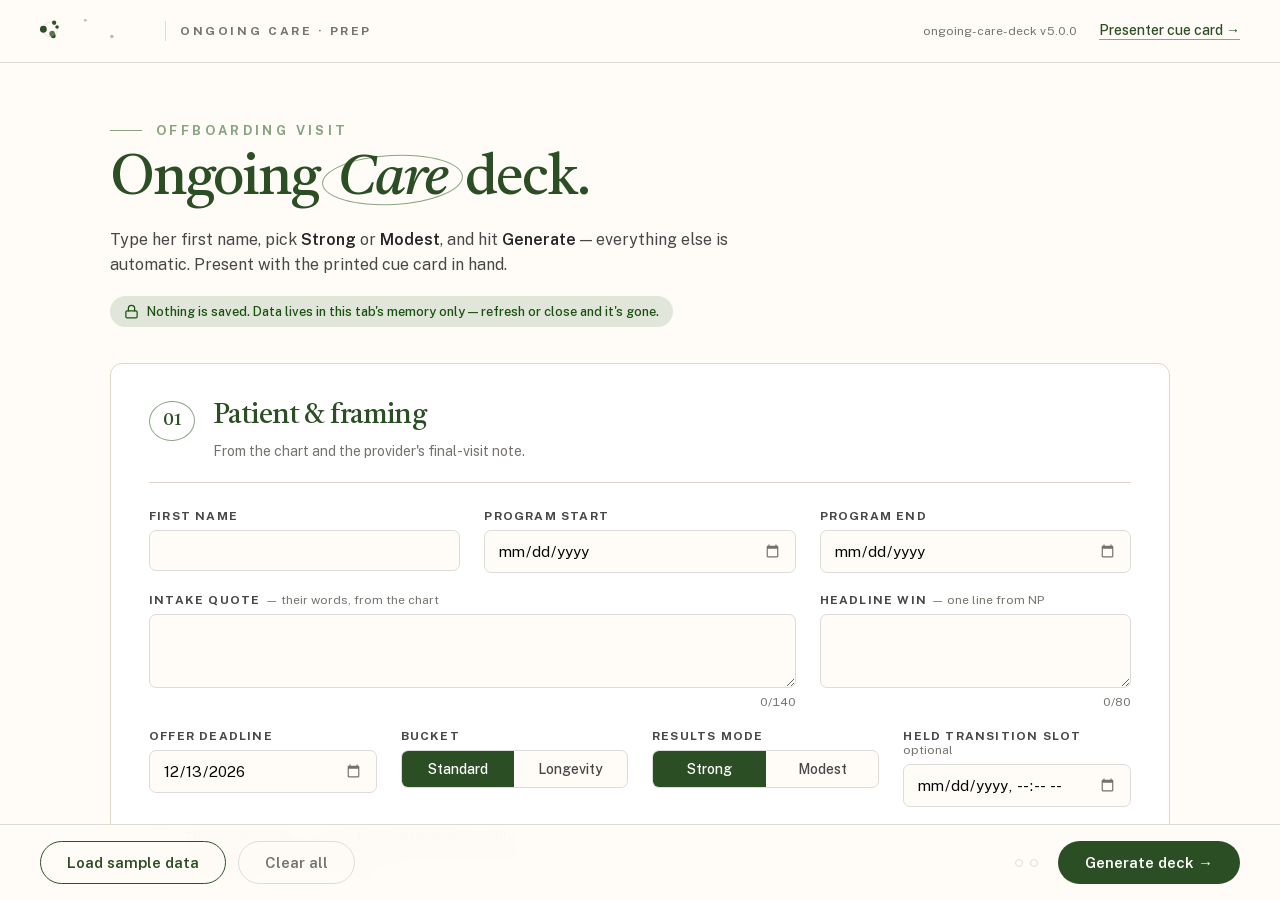
==== commit f689c47a: "v5 "The Graduate Close": receipts, the moving target, and the math Hormozi-lens restructure (authori" ====
--- a/graduation-ongoing-care/index.html
+++ b/graduation-ongoing-care/index.html
@@ -635,14 +635,14 @@
     font-family: var(--font-sans); font-size: 20px; color: var(--grey-500); font-style: italic;
   }
   /* draw-in animation (curves carry pathLength="1") */
-  .g4 .sl-path { stroke-dasharray: 1; stroke-dashoffset: 1; }
-  .g4.play .sl-path { animation: slDraw 1100ms cubic-bezier(.3,.6,.2,1) forwards; animation-delay: var(--d, 0s); }
+  .sl-path { stroke-dasharray: 1; stroke-dashoffset: 1; }
+  deck-stage > section.play .sl-path { animation: slDraw 1100ms cubic-bezier(.3,.6,.2,1) forwards; animation-delay: var(--d, 0s); }
   @keyframes slDraw { to { stroke-dashoffset: 0; } }
-  .g4 .sl-dot { opacity: 0; transform: scale(0); transform-box: fill-box; transform-origin: center; }
-  .g4.play .sl-dot { animation: slPop 480ms cubic-bezier(.34,1.45,.4,1) forwards; animation-delay: var(--d, 0s); }
+  .sl-dot { opacity: 0; transform: scale(0); transform-box: fill-box; transform-origin: center; }
+  deck-stage > section.play .sl-dot { animation: slPop 480ms cubic-bezier(.34,1.45,.4,1) forwards; animation-delay: var(--d, 0s); }
   @keyframes slPop { to { opacity: 1; transform: scale(1); } }
-  .g4 .sl-lab { opacity: 0; }
-  .g4.play .sl-lab { animation: slFade 600ms ease forwards; animation-delay: var(--d, 0s); }
+  .sl-lab { opacity: 0; }
+  deck-stage > section.play .sl-lab { animation: slFade 600ms ease forwards; animation-delay: var(--d, 0s); }
   @keyframes slFade { to { opacity: 1; } }
 
   /* ════════════ Infographic entry animations (slides 2 & 3) ════════════ */
@@ -821,6 +821,17 @@
     letter-spacing: 0.18em; text-transform: uppercase; color: var(--forest-700);
   }
   .g5 .photo5 .photo-tag .dot { width: 6px; height: 6px; border-radius: 50%; background: var(--forest-500); }
+  .g5 .curve-card {
+    position: relative; border-radius: 14px; overflow: hidden;
+    box-shadow: var(--shadow-card); margin: 0; align-self: center;
+  }
+  .g5 .curve-card svg { display: block; width: 100%; height: auto; }
+  .g5 .curve-cap {
+    margin-top: 28px;
+    font-family: var(--font-display); font-style: italic; font-size: 30px;
+    line-height: 1.3; letter-spacing: -0.02em; color: var(--forest-700);
+    max-width: 1280px;
+  }
   .g5 .bridge {
     position: relative; overflow: hidden;
     margin-top: 32px;
@@ -846,6 +857,38 @@
   .g5 .bridge .b-text {
     font-family: var(--font-display); font-style: italic; font-size: 36px;
     line-height: 1.26; letter-spacing: -0.02em; color: var(--forest-700);
+  }
+
+  /* ════════════ Slide 3.5 — The moving target (dark) ════════════ */
+  .g35 {
+    background:
+      radial-gradient(1300px 900px at 16% 10%, rgba(255,252,247,0.05), transparent 62%),
+      linear-gradient(150deg, var(--forest-700) 0%, var(--forest-700) 42%, var(--forest-grad-end) 100%);
+    color: var(--cream-50);
+  }
+  .g35 .eyebrow { display: flex; align-items: center; gap: 14px; color: var(--forest-500); }
+  .g35 .eyebrow::before { content: ""; width: 32px; height: 1px; background: var(--forest-500); flex: 0 0 auto; }
+  .g35 .display { color: var(--cream-50); }
+  .g35 .ring-word::before { border-color: rgba(255,252,247,0.4); }
+  .g35 .mapwrap { flex: 1; min-height: 0; display: flex; align-items: center; justify-content: center; margin-top: 10px; }
+  .g35 .mapwrap svg { width: 1240px; max-width: 100%; height: auto; display: block; }
+  .g35 .bridge35 {
+    display: flex; align-items: flex-start; gap: 24px;
+    padding: 24px 34px;
+    background: rgba(255,255,255,0.06);
+    backdrop-filter: blur(10px); -webkit-backdrop-filter: blur(10px);
+    border: 1px solid rgba(255,255,255,0.16);
+    border-left: 5px solid var(--forest-500);
+    border-radius: 10px;
+  }
+  .g35 .b35-tag {
+    font-family: var(--font-sans); font-size: 14px; font-weight: 700;
+    letter-spacing: 0.18em; text-transform: uppercase; color: var(--forest-500);
+    white-space: nowrap; padding-top: 8px;
+  }
+  .g35 .b35-text {
+    font-family: var(--font-display); font-style: italic; font-size: 32px;
+    line-height: 1.26; letter-spacing: -0.02em; color: var(--cream-50);
   }
 
   /* ════════════ Slide 6 — What happens next ════════════ */
@@ -902,6 +945,11 @@
   }
   .g6 .path.alt .p-head .ptag { color: var(--grey-500); }
   .g6 .p-body { padding: 26px 36px 28px; flex: 1; display: flex; flex-direction: column; min-height: 0; }
+  .g6 .path-claim {
+    font-family: var(--font-display); font-style: italic; font-size: 23px;
+    letter-spacing: -0.01em; color: var(--forest-700);
+    padding-bottom: 14px; border-bottom: 1px solid var(--bone-200); margin-bottom: 6px;
+  }
 
   .g6 .rec {
     display: inline-flex; align-self: flex-start; align-items: center; gap: 8px;
@@ -1043,7 +1091,21 @@
     margin-bottom: 8px;
   }
   .g7 .lock .credit-value { font-family: var(--font-display); font-size: 24px; color: var(--forest-700); }
-  .g7 .anchor { margin-top: 44px; font-size: 21px; color: var(--grey-500); font-style: italic; }
+  .g7 .stack { margin-top: 44px; width: 760px; text-align: left; }
+  .g7 .stack-row {
+    display: flex; align-items: baseline; gap: 14px;
+    padding: 9px 0;
+    font-family: var(--font-sans); font-size: 18px; color: var(--grey-700);
+  }
+  .g7 .stack-row i { flex: 1; border-bottom: 1px dotted var(--bone-200); transform: translateY(-4px); }
+  .g7 .stack-row span:last-child { font-variant-numeric: tabular-nums; font-weight: 600; color: var(--grey-800); }
+  .g7 .stack-row.quiet, .g7 .stack-row.quiet span:last-child { color: var(--grey-500); font-weight: 400; font-size: 16px; }
+  .g7 .stack-sum {
+    margin-top: 14px; padding-top: 16px; border-top: 1px solid var(--bone-200);
+    font-family: var(--font-display); font-style: italic; font-size: 25px;
+    line-height: 1.35; letter-spacing: -0.01em; color: var(--grey-800); text-align: center;
+  }
+  .g7 .stack-sum b { color: var(--forest-700); font-weight: 400; }
 
   /* ════════════ Slide 8 — Transition Visit ════════════ */
   .g8 .cols { margin-top: 40px; flex: 1; display: grid; grid-template-columns: 1.15fr 1fr; gap: 90px; align-items: start; min-height: 0; }
@@ -1258,7 +1320,7 @@
     .g1 .g1-eyebrow::before,
     .g2 .waffle i, .g2 .stat-num, .g2 .cat-kicker, .g2 .catlist li,
     .g3 .delta-stat, .g3 .track .span, .g3 .track .pip.was, .g3 .track .pip.is,
-    .g4 .sl-path, .g4 .sl-dot, .g4 .sl-lab,
+    .sl-path, .sl-dot, .sl-lab,
     .g5 .spine,
     .g6 .timeline::before, .g6 .tl-step::before, .g6 .tl-body, .g6 .tl-when,
     .g6 .inclusions span, .g6 .path.alt, .g6 .rec, .g6 .pprice, .g6 .path.hero .pnote, .g6 .freeline,
@@ -1271,7 +1333,7 @@
     }
     .ar, .ap,
     .g2 .waffle i, .g2 .stat-num, .g2 .cat-kicker, .g2 .catlist li,
-    .g3 .delta-stat, .g4 .sl-dot,
+    .g3 .delta-stat, .sl-dot,
     .g6 .tl-body, .g6 .tl-when, .g6 .inclusions span, .g6 .path.alt,
     .g6 .rec, .g6 .pprice, .g6 .path.hero .pnote, .g6 .freeline,
     .g6 .fork-node, .g6 .or-badge { transform: none !important; }
@@ -1279,7 +1341,7 @@
     .g1 .g1-eyebrow::before { transform: scaleX(1) !important; }
     .g3 .track .span { transform: scaleX(1) !important; }
     .g3 .track .pip.was, .g3 .track .pip.is { transform: translate(-50%, -50%) scale(1) !important; }
-    .g4 .sl-path { stroke-dashoffset: 0 !important; }
+    .sl-path { stroke-dashoffset: 0 !important; }
     .g5 .spine { transform: scaleY(1) !important; }
     .g6 .timeline::before { transform: scaleY(1) !important; }
     .g6 .tl-step::before { transform: scale(1) !important; }
@@ -1302,7 +1364,7 @@
     .g1 .g1-eyebrow::before,
     .g2 .waffle i, .g2 .stat-num, .g2 .cat-kicker, .g2 .catlist li,
     .g3 .delta-stat, .g3 .track .span, .g3 .track .pip.was, .g3 .track .pip.is,
-    .g4 .sl-path, .g4 .sl-dot, .g4 .sl-lab,
+    .sl-path, .sl-dot, .sl-lab,
     .g5 .spine,
     .g6 .timeline::before, .g6 .tl-step::before, .g6 .tl-body, .g6 .tl-when,
     .g6 .inclusions span, .g6 .path.alt, .g6 .rec, .g6 .pprice, .g6 .path.hero .pnote, .g6 .freeline,
@@ -1315,7 +1377,7 @@
     }
     .ar, .ap,
     .g2 .waffle i, .g2 .stat-num, .g2 .cat-kicker, .g2 .catlist li,
-    .g3 .delta-stat, .g4 .sl-dot,
+    .g3 .delta-stat, .sl-dot,
     .g6 .tl-body, .g6 .tl-when, .g6 .inclusions span, .g6 .path.alt,
     .g6 .rec, .g6 .pprice, .g6 .path.hero .pnote, .g6 .freeline,
     .g6 .fork-node, .g6 .or-badge { transform: none !important; }
@@ -1323,7 +1385,7 @@
     .g1 .g1-eyebrow::before { transform: scaleX(1) !important; }
     .g3 .track .span { transform: scaleX(1) !important; }
     .g3 .track .pip.was, .g3 .track .pip.is { transform: translate(-50%, -50%) scale(1) !important; }
-    .g4 .sl-path { stroke-dashoffset: 0 !important; }
+    .sl-path { stroke-dashoffset: 0 !important; }
     .g5 .spine { transform: scaleY(1) !important; }
     .g6 .timeline::before { transform: scaleY(1) !important; }
     .g6 .tl-step::before { transform: scale(1) !important; }
@@ -1693,11 +1755,11 @@
   </section>
 
   <!-- 5 — What made this work -->
-  <section class="g5" data-label="05 What made this work">
+  <section class="g5" data-label="02 None of this was luck">
     <div class="slide-frame">
       <div class="title-block">
-        <div class="eyebrow ar">The method</div>
-        <h2 class="display display-md ar" style="--d:.08s">What made this <span class="italic ring-word">work</span>.</h2>
+        <div class="eyebrow ar">Twelve weeks of work</div>
+        <h2 class="display display-md ar" style="--d:.08s">None of this was <span class="italic ring-word">luck</span>.</h2>
       </div>
       <div class="method">
         <div class="mcol">
@@ -1705,14 +1767,14 @@
           <div class="mrow ar" style="--d:.15s">
             <div class="mnum">1</div>
             <div class="mbody">
-              <h3>The right regimen, found through titration</h3>
-              <p>Doses adjusted visit over visit until the plan fit you — not a template.</p>
+              <h3>A regimen titrated to you</h3>
+              <p>Doses adjusted visit over visit until the plan fit — not a template.</p>
             </div>
           </div>
           <div class="mrow ar" style="--d:.3s">
             <div class="mnum">2</div>
             <div class="mbody">
-              <h3>Regular monitoring</h3>
+              <h3>Monitoring that reads the curve</h3>
               <p>Symptoms, labs, and body composition — tracked at every step.</p>
             </div>
           </div>
@@ -1724,19 +1786,111 @@
             </div>
           </div>
         </div>
-        <figure class="photo5 ap" style="--d:.12s">
-          <img class="kb" style="--kb-s:1.12; --kb-x:1.6%; --kb-dur:38s" src="../assets/images/clinic-hallway.webp" alt="The Optimal Clinic treatment corridor">
-          <i class="grain" aria-hidden="true"></i>
-          <span class="photo-tag"><span class="dot"></span>Ongoing care · Optimal Clinic</span>
+        <figure class="curve-card ap" style="--d:.12s" aria-label="A healthy daily cortisol curve, morning to night">
+          <svg viewBox="0 0 900 560">
+            <defs>
+              <linearGradient id="ccBg" x1="0" y1="0" x2="1" y2="1"><stop offset="0" stop-color="#2C4E25"/><stop offset="1" stop-color="#1C3118"/></linearGradient>
+              <linearGradient id="ccAuc" x1="0" x2="0" y1="0" y2="1"><stop offset="0" stop-color="#87A482" stop-opacity=".40"/><stop offset="1" stop-color="#87A482" stop-opacity=".03"/></linearGradient>
+              <filter id="ccGlow" x="-20%" y="-40%" width="140%" height="180%"><feGaussianBlur stdDeviation="5" result="b"/><feMerge><feMergeNode in="b"/><feMergeNode in="SourceGraphic"/></feMerge></filter>
+            </defs>
+            <rect width="900" height="560" fill="url(#ccBg)"/>
+            <g class="sl-lab" style="--d:.2s">
+              <text x="60" y="64" font-family="Public Sans, sans-serif" font-size="13" font-weight="700" letter-spacing="2.2" fill="#87A482">WHAT MONITORING SEES</text>
+              <text x="60" y="98" font-family="Castoro, serif" font-size="30" fill="#FFFCF7">One day of cortisol<tspan font-style="italic">, from waking to night.</tspan></text>
+            </g>
+            <g class="sl-lab" style="--d:1.4s"><path fill="url(#ccAuc)" d="M 60 290 C 95 215, 150 165, 205 162 C 420 172, 640 380, 840 416 L 840 450 L 60 450 Z"/></g>
+            <line x1="60" y1="130" x2="60" y2="450" stroke="#ffffff" stroke-opacity="0.14"/>
+            <line x1="60" y1="450" x2="852" y2="450" stroke="#ffffff" stroke-opacity="0.14"/>
+            <g class="sl-lab" style="--d:1.6s"><line x1="205" y1="162" x2="840" y2="416" stroke="#FFFCF7" stroke-opacity=".55" stroke-width="2" stroke-dasharray="8 7"/></g>
+            <path class="sl-path" pathLength="1" style="--d:.35s" d="M 60 290 C 95 215, 150 165, 205 162 C 420 172, 640 380, 840 416" fill="none" stroke="#F2B46E" stroke-width="6" stroke-linecap="round" filter="url(#ccGlow)"/>
+            <g class="sl-dot" style="--d:1.2s"><circle cx="205" cy="162" r="9" fill="#1C3118" stroke="#FFFCF7" stroke-width="3.5"/></g>
+            <g class="sl-dot" style="--d:1.75s"><circle cx="840" cy="416" r="9" fill="#1C3118" stroke="#FFFCF7" stroke-width="3.5"/></g>
+            <g class="sl-lab" style="--d:1.3s"><text x="224" y="148" font-family="Castoro, serif" font-style="italic" font-size="24" fill="#FFFCF7">morning peak</text></g>
+            <g class="sl-lab" style="--d:1.85s"><text x="826" y="396" font-family="Castoro, serif" font-style="italic" font-size="24" fill="#FFFCF7" text-anchor="end">quiet night</text></g>
+            <g class="sl-lab" style="--d:.5s">
+              <circle cx="78" cy="496" r="11" fill="none" stroke="#F2B46E" stroke-width="1.6"/>
+              <g stroke="#F2B46E" stroke-width="1.6" stroke-linecap="round"><line x1="78" y1="478" x2="78" y2="472"/><line x1="78" y1="520" x2="78" y2="514"/><line x1="60" y1="496" x2="54" y2="496"/><line x1="96" y1="496" x2="102" y2="496"/></g>
+              <text x="114" y="501" font-family="Public Sans, sans-serif" font-size="13" font-weight="700" letter-spacing="1.8" fill="#F2B46E">WAKE</text>
+              <text x="450" y="501" font-family="Public Sans, sans-serif" font-size="13" font-weight="700" letter-spacing="1.8" fill="rgba(255,252,247,.55)" text-anchor="middle">MIDDAY</text>
+              <path d="M 834 486 a 11 11 0 1 0 11 14 a 9 9 0 0 1 -11 -14" fill="none" stroke="#87A482" stroke-width="1.6" stroke-linejoin="round"/>
+              <text x="820" y="501" font-family="Public Sans, sans-serif" font-size="13" font-weight="700" letter-spacing="1.8" fill="#87A482" text-anchor="end">BEDTIME</text>
+            </g>
+          </svg>
         </figure>
       </div>
-      <div class="bridge ar" style="--d:.6s">
-        <div class="b-tag">The road ahead</div>
-        <div class="b-text" data-bind="s5_bridge"></div>
-      </div>
+      <p class="curve-cap ar" style="--d:.6s">A healthy curve rises sharply and falls to a quiet night. We check that yours keeps its shape.</p>
     </div>
     <div class="footer-bar">
       <img src="../assets/logos/OptimalLogo-Green.png" class="logo" alt="">
+      <div class="footer-meta"><span class="pagenum"></span><span>Ongoing Care · Menopause &amp; Perimenopause Program</span></div>
+    </div>
+    <div class="print-foot" data-bind="print_foot"></div>
+  </section>
+
+  <!-- 3.5 — The moving target (dark, the hormone map) -->
+  <!-- imagery policy: photo-free — the hormone map is the visual -->
+  <section class="g35 on-dark" data-label="03 The moving target">
+    <div class="slide-frame">
+      <div class="title-block">
+        <div class="eyebrow ar">The moving target</div>
+        <h2 class="display display-md ar" style="--d:.08s">Your hormones don't stand <span class="italic ring-word">still</span>.</h2>
+      </div>
+      <div class="mapwrap ar" style="--d:.2s">
+        <svg viewBox="0 0 900 510" role="img" aria-label="Symptoms connected to the five hormones that keep shifting through perimenopause and menopause">
+          <text x="156" y="28" text-anchor="middle" font-family="Public Sans, sans-serif" font-size="14" font-weight="700" letter-spacing="2.5" fill="#87A482">SYMPTOMS</text>
+          <text x="739" y="28" text-anchor="middle" font-family="Public Sans, sans-serif" font-size="14" font-weight="700" letter-spacing="2.5" fill="#87A482">STILL SHIFTING</text>
+          <line x1="312" y1="33" x2="312" y2="478" stroke="#ffffff" stroke-opacity="0.07"/>
+          <line x1="578" y1="33" x2="578" y2="478" stroke="#ffffff" stroke-opacity="0.07"/>
+          <path class="sl-path" pathLength="1" style="--d:.30s" d="M 312 62  C 440 62  440 85  578 85"  stroke="#5db882" stroke-opacity="0.68" stroke-width="1.5" fill="none"/>
+          <path class="sl-path" pathLength="1" style="--d:.37s" d="M 312 117 C 440 117 440 85  578 85"  stroke="#5db882" stroke-opacity="0.55" stroke-width="1.5" fill="none"/>
+          <path class="sl-path" pathLength="1" style="--d:.44s" d="M 312 337 C 440 337 440 85  578 85"  stroke="#5db882" stroke-opacity="0.32" stroke-width="1.5" fill="none"/>
+          <path class="sl-path" pathLength="1" style="--d:.51s" d="M 312 447 C 440 447 440 85  578 85"  stroke="#5db882" stroke-opacity="0.22" stroke-width="1.5" fill="none"/>
+          <path class="sl-path" pathLength="1" style="--d:.58s" d="M 312 172 C 440 172 440 185 578 185" stroke="#70b8b0" stroke-opacity="0.68" stroke-width="1.5" fill="none"/>
+          <path class="sl-path" pathLength="1" style="--d:.65s" d="M 312 227 C 440 227 440 185 578 185" stroke="#70b8b0" stroke-opacity="0.58" stroke-width="1.5" fill="none"/>
+          <path class="sl-path" pathLength="1" style="--d:.72s" d="M 312 337 C 440 337 440 280 578 280" stroke="#c8a840" stroke-opacity="0.68" stroke-width="1.5" fill="none"/>
+          <path class="sl-path" pathLength="1" style="--d:.79s" d="M 312 392 C 440 392 440 280 578 280" stroke="#c8a840" stroke-opacity="0.58" stroke-width="1.5" fill="none"/>
+          <path class="sl-path" pathLength="1" style="--d:.86s" d="M 312 447 C 440 447 440 280 578 280" stroke="#c8a840" stroke-opacity="0.42" stroke-width="1.5" fill="none"/>
+          <path class="sl-path" pathLength="1" style="--d:.93s" d="M 312 117 C 440 117 440 370 578 370" stroke="#c88040" stroke-opacity="0.38" stroke-width="1.5" fill="none"/>
+          <path class="sl-path" pathLength="1" style="--d:1.0s" d="M 312 282 C 440 282 440 370 578 370" stroke="#c88040" stroke-opacity="0.62" stroke-width="1.5" fill="none"/>
+          <path class="sl-path" pathLength="1" style="--d:1.07s" d="M 312 392 C 440 392 440 370 578 370" stroke="#c88040" stroke-opacity="0.55" stroke-width="1.5" fill="none"/>
+          <path class="sl-path" pathLength="1" style="--d:1.14s" d="M 312 172 C 440 172 440 450 578 450" stroke="#c06060" stroke-opacity="0.38" stroke-width="1.5" fill="none"/>
+          <path class="sl-path" pathLength="1" style="--d:1.21s" d="M 312 227 C 440 227 440 450 578 450" stroke="#c06060" stroke-opacity="0.35" stroke-width="1.5" fill="none"/>
+          <path class="sl-path" pathLength="1" style="--d:1.28s" d="M 312 282 C 440 282 440 450 578 450" stroke="#c06060" stroke-opacity="0.45" stroke-width="1.5" fill="none"/>
+          <g fill="#f0ece4" fill-opacity="0.38">
+            <circle cx="312" cy="62" r="2.5"/><circle cx="312" cy="117" r="2.5"/><circle cx="312" cy="172" r="2.5"/><circle cx="312" cy="227" r="2.5"/>
+            <circle cx="312" cy="282" r="2.5"/><circle cx="312" cy="337" r="2.5"/><circle cx="312" cy="392" r="2.5"/><circle cx="312" cy="447" r="2.5"/>
+          </g>
+          <g class="sl-dot" style="--d:.5s"><circle cx="578" cy="85" r="5.5" fill="#5db882"/></g>
+          <g class="sl-dot" style="--d:.75s"><circle cx="578" cy="185" r="5.5" fill="#70b8b0"/></g>
+          <g class="sl-dot" style="--d:.95s"><circle cx="578" cy="280" r="5.5" fill="#c8a840"/></g>
+          <g class="sl-dot" style="--d:1.1s"><circle cx="578" cy="370" r="5.5" fill="#c88040"/></g>
+          <g class="sl-dot" style="--d:1.3s"><circle cx="578" cy="450" r="5.5" fill="#c06060"/></g>
+          <g font-family="Public Sans, sans-serif">
+            <text x="300" y="57" text-anchor="end" font-size="12" font-weight="500" fill="#f0ece4">Hot flashes</text><text x="300" y="72" text-anchor="end" font-size="10" fill="#b0c8b0">night sweats</text>
+            <text x="300" y="112" text-anchor="end" font-size="12" font-weight="500" fill="#f0ece4">Brain fog</text><text x="300" y="127" text-anchor="end" font-size="10" fill="#b0c8b0">poor memory</text>
+            <text x="300" y="167" text-anchor="end" font-size="12" font-weight="500" fill="#f0ece4">Mood shifts</text><text x="300" y="182" text-anchor="end" font-size="10" fill="#b0c8b0">anxiety</text>
+            <text x="300" y="231" text-anchor="end" font-size="12" font-weight="500" fill="#f0ece4">Sleep disruption</text>
+            <text x="300" y="286" text-anchor="end" font-size="12" font-weight="500" fill="#f0ece4">Weight changes</text>
+            <text x="300" y="332" text-anchor="end" font-size="12" font-weight="500" fill="#f0ece4">Low libido</text><text x="300" y="347" text-anchor="end" font-size="10" fill="#b0c8b0">vaginal dryness</text>
+            <text x="300" y="396" text-anchor="end" font-size="12" font-weight="500" fill="#f0ece4">Fatigue</text>
+            <text x="300" y="442" text-anchor="end" font-size="12" font-weight="500" fill="#f0ece4">Muscle loss</text><text x="300" y="457" text-anchor="end" font-size="10" fill="#b0c8b0">bone density</text>
+          </g>
+          <g font-family="Public Sans, sans-serif">
+            <g class="sl-lab" style="--d:.55s"><text x="590" y="81" font-size="13" font-weight="600" fill="#5db882">Estrogen ↓</text><text x="590" y="96" font-size="9.5" fill="#a0c0a8">keeps declining through the transition</text></g>
+            <g class="sl-lab" style="--d:.8s"><text x="590" y="181" font-size="13" font-weight="600" fill="#70b8b0">Progesterone ↓</text><text x="590" y="196" font-size="9.5" fill="#a0c0a8">stays low after menopause</text></g>
+            <g class="sl-lab" style="--d:1.0s"><text x="590" y="276" font-size="13" font-weight="600" fill="#c8a840">Testosterone ↓</text><text x="590" y="291" font-size="9.5" fill="#a0c0a8">declines gradually with age</text></g>
+            <g class="sl-lab" style="--d:1.15s"><text x="590" y="366" font-size="13" font-weight="600" fill="#c88040">Thyroid (T3/T4)</text><text x="590" y="381" font-size="9.5" fill="#a0c0a8">risk rises with age — worth watching</text></g>
+            <g class="sl-lab" style="--d:1.35s"><text x="590" y="446" font-size="13" font-weight="600" fill="#c06060">Cortisol ↑</text><text x="590" y="461" font-size="9.5" fill="#a0c0a8">shifts with stress &amp; sleep</text></g>
+          </g>
+        </svg>
+      </div>
+      <div class="bridge35 ar" style="--d:1.5s">
+        <div class="b35-tag">The road ahead</div>
+        <div class="b35-text" data-bind="s5_bridge"></div>
+      </div>
+    </div>
+    <div class="footer-bar">
+      <img src="../assets/logos/Optimal-Logo-Inverted.png" class="logo" alt="">
       <div class="footer-meta"><span class="pagenum"></span><span>Ongoing Care · Menopause &amp; Perimenopause Program</span></div>
     </div>
     <div class="print-foot" data-bind="print_foot"></div>
@@ -1770,6 +1924,7 @@
         <div class="path hero ar" style="--d:.55s">
           <div class="p-head"><h3>Ongoing Care</h3><span class="ptag">Path A · Membership</span></div>
           <div class="p-body">
+            <p class="path-claim">Drift gets caught in weeks — we're already watching.</p>
             <div class="timeline">
               <div class="tl-step now">
                 <div class="tl-body">
@@ -1813,7 +1968,7 @@
               <li><span class="vname">Visit<span class="vsub">30 minutes</span></span><span class="vprice" data-bind="PRN30"></span></li>
               <li><span class="vname">Comprehensive<span class="vsub">45 minutes</span></span><span class="vprice" data-bind="PRN45"></span></li>
             </ul>
-            <p class="pnote">Booked as needed, subject to availability. No InBody or labs included.</p>
+            <p class="pnote">You book when something feels loud enough to chase. No InBody or labs included &middot; subject to availability.</p>
           </div>
         </div>
       </div>
@@ -1871,7 +2026,13 @@
           <div class="credit-value"><span data-bind="MEMBER_EXTRA"></span> each</div>
         </div>
       </div>
-      <p class="anchor ar" style="--d:.66s">The two NP visits alone are <span data-bind="PRN_SUM"></span> pay-per-visit.</p>
+      <div class="stack ar" style="--d:.66s">
+        <div class="stack-row"><span>Transition Visit · 30 min</span><i></i><span data-bind="PRN30"></span></div>
+        <div class="stack-row"><span>Mid-Year Review · 30 min</span><i></i><span data-bind="PRN30_B"></span></div>
+        <div class="stack-row"><span>Annual Optimization · 45 min</span><i></i><span data-bind="PRN45"></span></div>
+        <div class="stack-row quiet"><span>InBody at every visit · bloods on-site · prescriptions managed</span><i></i><span>included</span></div>
+        <div class="stack-sum"><span>Visit by visit, that's <b data-bind="STACK_SUM"></b> a year. Your rate: <b data-bind="ANNUAL2"></b> — about <b data-bind="DAY_RATE"></b> a day.</span></div>
+      </div>
     </div>
     <div class="footer-bar">
       <img src="../assets/logos/OptimalLogo-Green.png" class="logo" alt="">
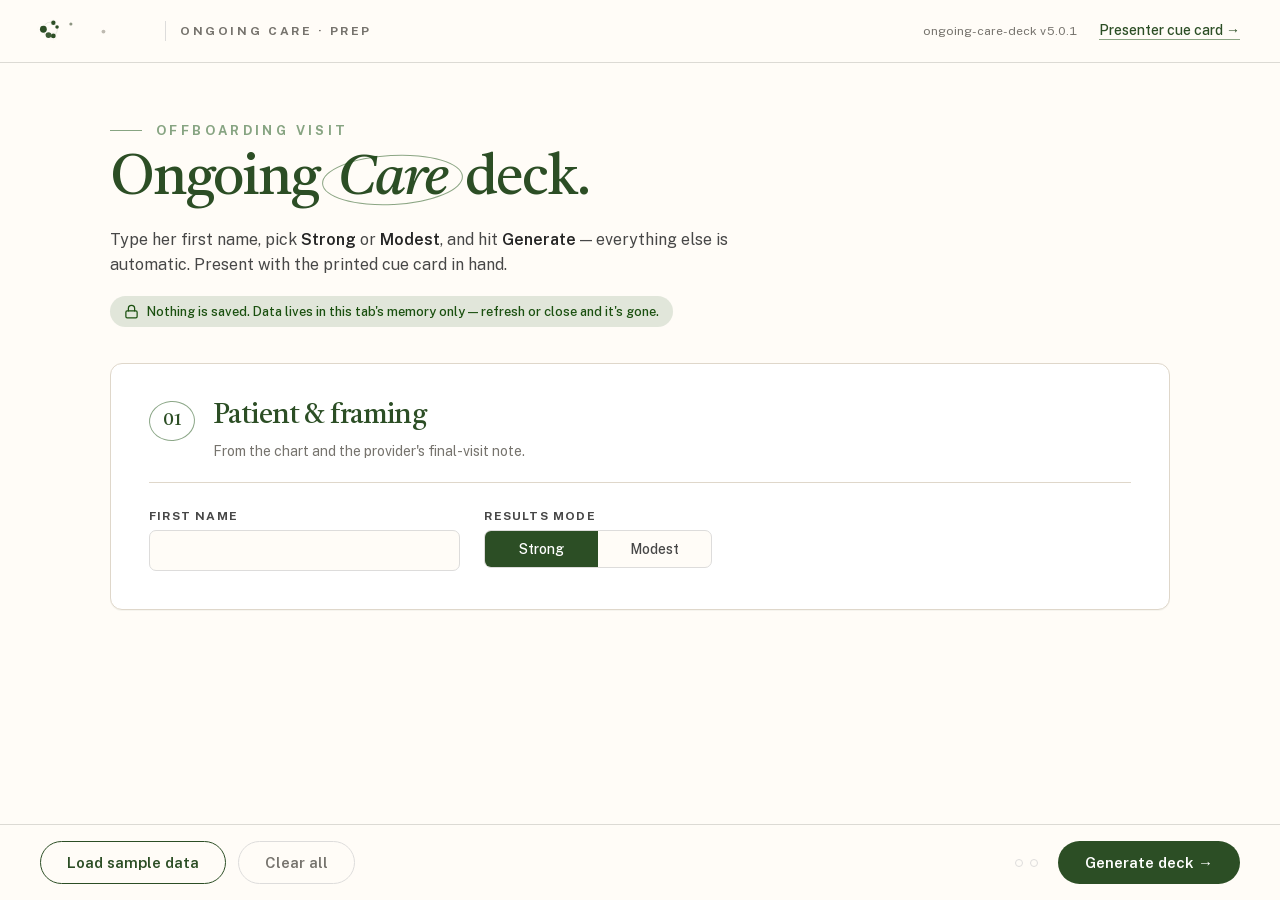
==== commit 004d708c: "Fix minimal-prep form: hidden fields were overridden by .f display:flex The MINIMAL_PREP and QUESTIO" ====
--- a/graduation-ongoing-care/index.html
+++ b/graduation-ongoing-care/index.html
@@ -115,6 +115,7 @@
 
   .fgrid { display: grid; grid-template-columns: repeat(12, 1fr); gap: 20px 24px; }
   .f { display: flex; flex-direction: column; gap: 7px; min-width: 0; }
+  .f[hidden], .fgrid [hidden] { display: none; }
   .f label {
     font-size: 12px; font-weight: 700; letter-spacing: 0.1em; text-transform: uppercase;
     color: var(--grey-600);
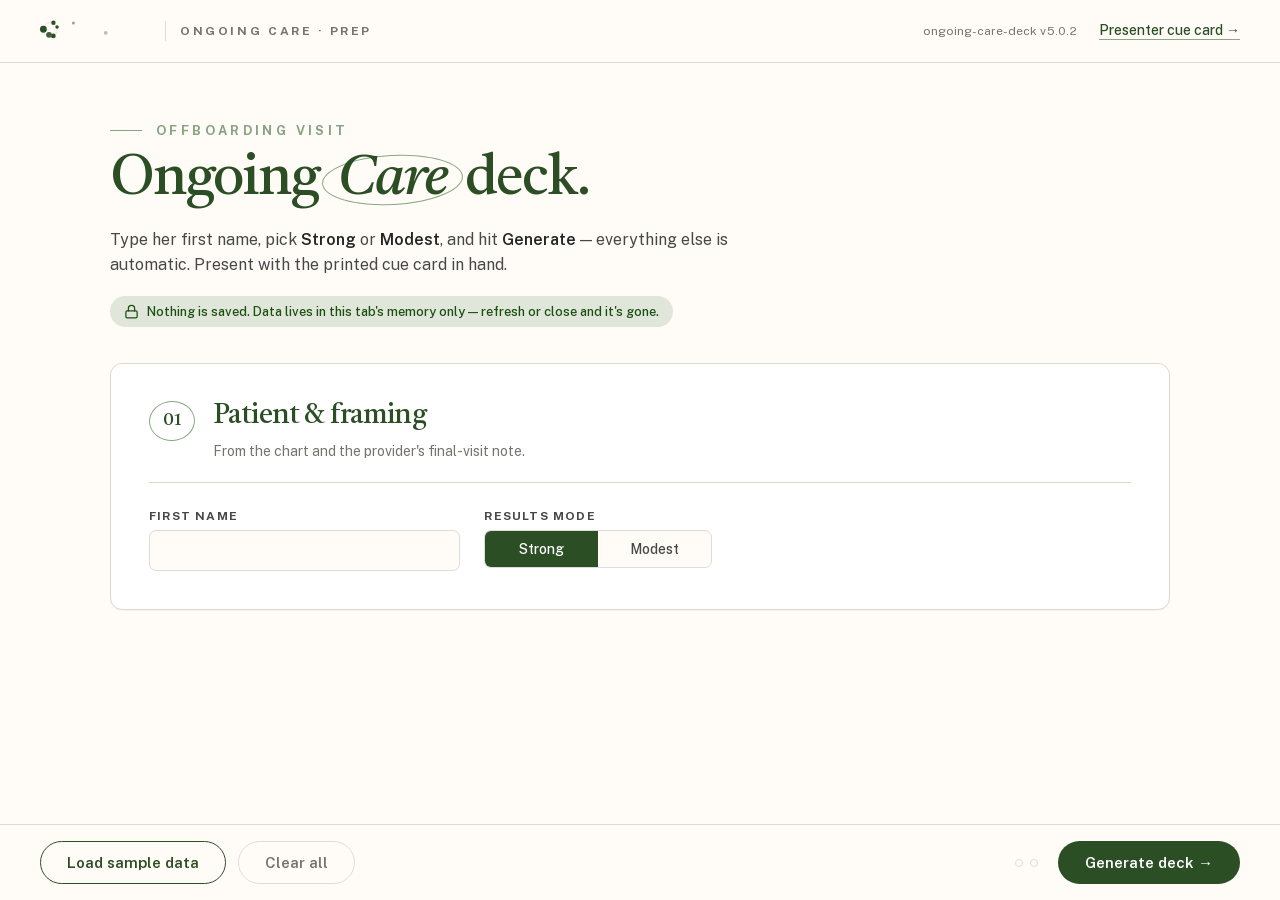
==== commit bee9c3be: "Apply the missed v5 slide-1 hook line f689c47's message claimed the sharpened sub ("Twelve weeks ago" ====
--- a/graduation-ongoing-care/index.html
+++ b/graduation-ongoing-care/index.html
@@ -1623,7 +1623,7 @@
         <div class="mid">
           <div class="g1-eyebrow ar" style="--d:.05s">Foundation Program · <span data-bind="daterange"></span></div>
           <h1 class="ar" style="--d:.14s">Congratulations, <span class="italic" data-bind="first_name"></span>.</h1>
-          <p class="sub ar" style="--d:.24s">Over the past 12 weeks, you and Optimal built a treatment plan that's yours.</p>
+          <p class="sub ar" style="--d:.24s">Twelve weeks ago, you started this. Today, you graduate.</p>
         </div>
         <div class="foot ar" style="--d:.42s">
           <div class="credits">
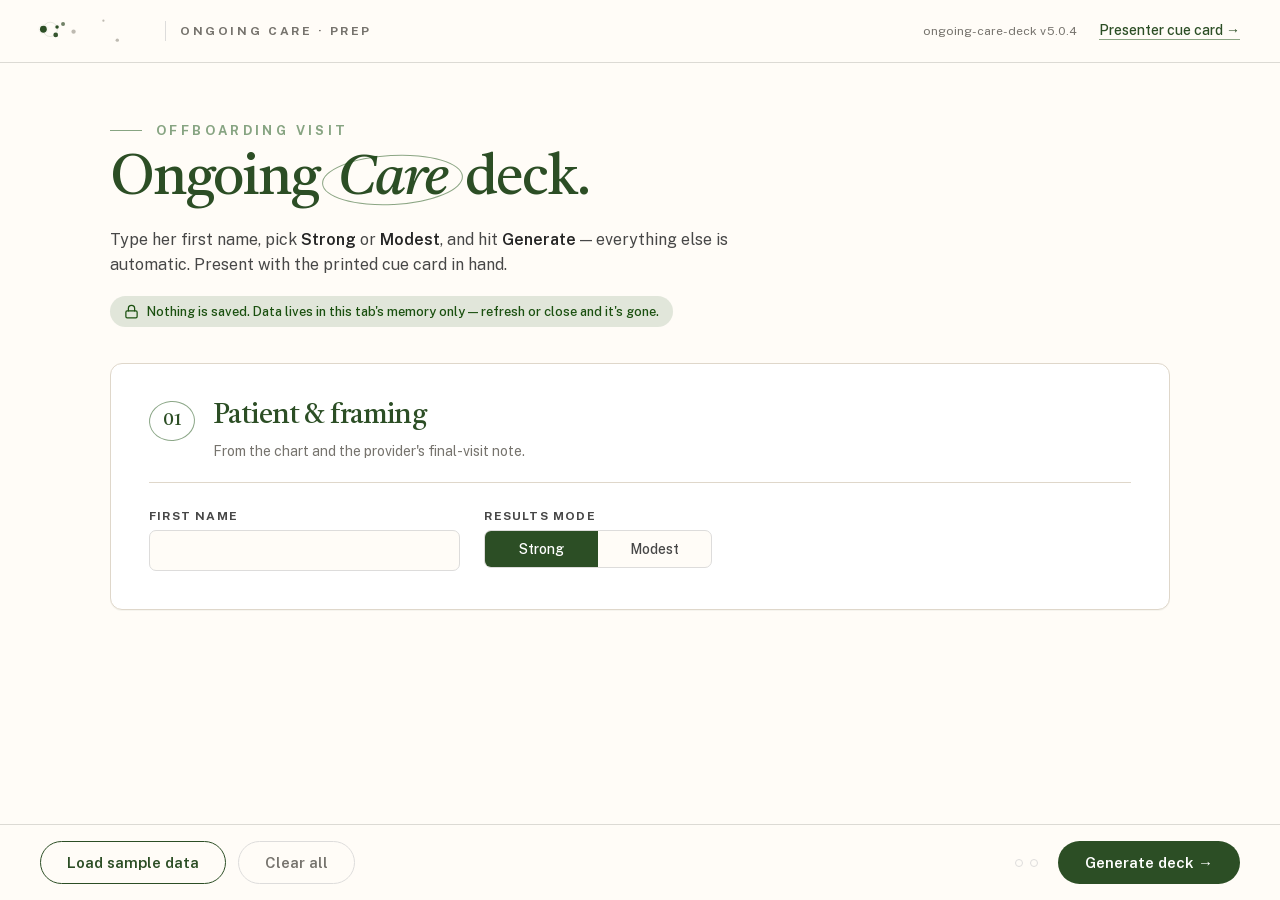
==== commit dc90f9f3: "v5 layout fixes found in live verification - Slide 3 (moving target): the 1240px-wide map SVG overfl" ====
--- a/graduation-ongoing-care/index.html
+++ b/graduation-ongoing-care/index.html
@@ -872,7 +872,7 @@
   .g35 .display { color: var(--cream-50); }
   .g35 .ring-word::before { border-color: rgba(255,252,247,0.4); }
   .g35 .mapwrap { flex: 1; min-height: 0; display: flex; align-items: center; justify-content: center; margin-top: 10px; }
-  .g35 .mapwrap svg { width: 1240px; max-width: 100%; height: auto; display: block; }
+  .g35 .mapwrap svg { width: auto; height: 100%; max-width: 100%; display: block; }
   .g35 .bridge35 {
     display: flex; align-items: flex-start; gap: 24px;
     padding: 24px 34px;
@@ -945,7 +945,7 @@
     color: rgba(244,239,228,0.75); white-space: nowrap;
   }
   .g6 .path.alt .p-head .ptag { color: var(--grey-500); }
-  .g6 .p-body { padding: 26px 36px 28px; flex: 1; display: flex; flex-direction: column; min-height: 0; }
+  .g6 .p-body { padding: 20px 36px 24px; flex: 1; display: flex; flex-direction: column; min-height: 0; }
   .g6 .path-claim {
     font-family: var(--font-display); font-style: italic; font-size: 23px;
     letter-spacing: -0.01em; color: var(--forest-700);
@@ -965,7 +965,7 @@
     content: ""; position: absolute; left: 15px; top: 16px; bottom: 16px;
     width: 1px; background: var(--forest-700); opacity: 0.5;
   }
-  .g6 .tl-step { position: relative; padding: 19px 0; display: grid; grid-template-columns: 1fr auto; column-gap: 24px; align-items: baseline; }
+  .g6 .tl-step { position: relative; padding: 16px 0; display: grid; grid-template-columns: 1fr auto; column-gap: 24px; align-items: baseline; }
   .g6 .tl-step + .tl-step { border-top: 1px solid var(--border-hair); }
   .g6 .tl-step::before {
     content: ""; position: absolute; left: -37px; top: 24px;
@@ -985,8 +985,8 @@
   }
 
   .g6 .inclusions {
-    margin-top: auto; padding-top: 20px; border-top: 1px solid var(--bone-200);
-    display: flex; flex-direction: column; gap: 12px;
+    margin-top: auto; padding-top: 16px; border-top: 1px solid var(--bone-200);
+    display: flex; flex-direction: column; gap: 10px;
   }
   .g6 .inc-label {
     font-family: var(--font-sans); font-size: 12px; font-weight: 700;
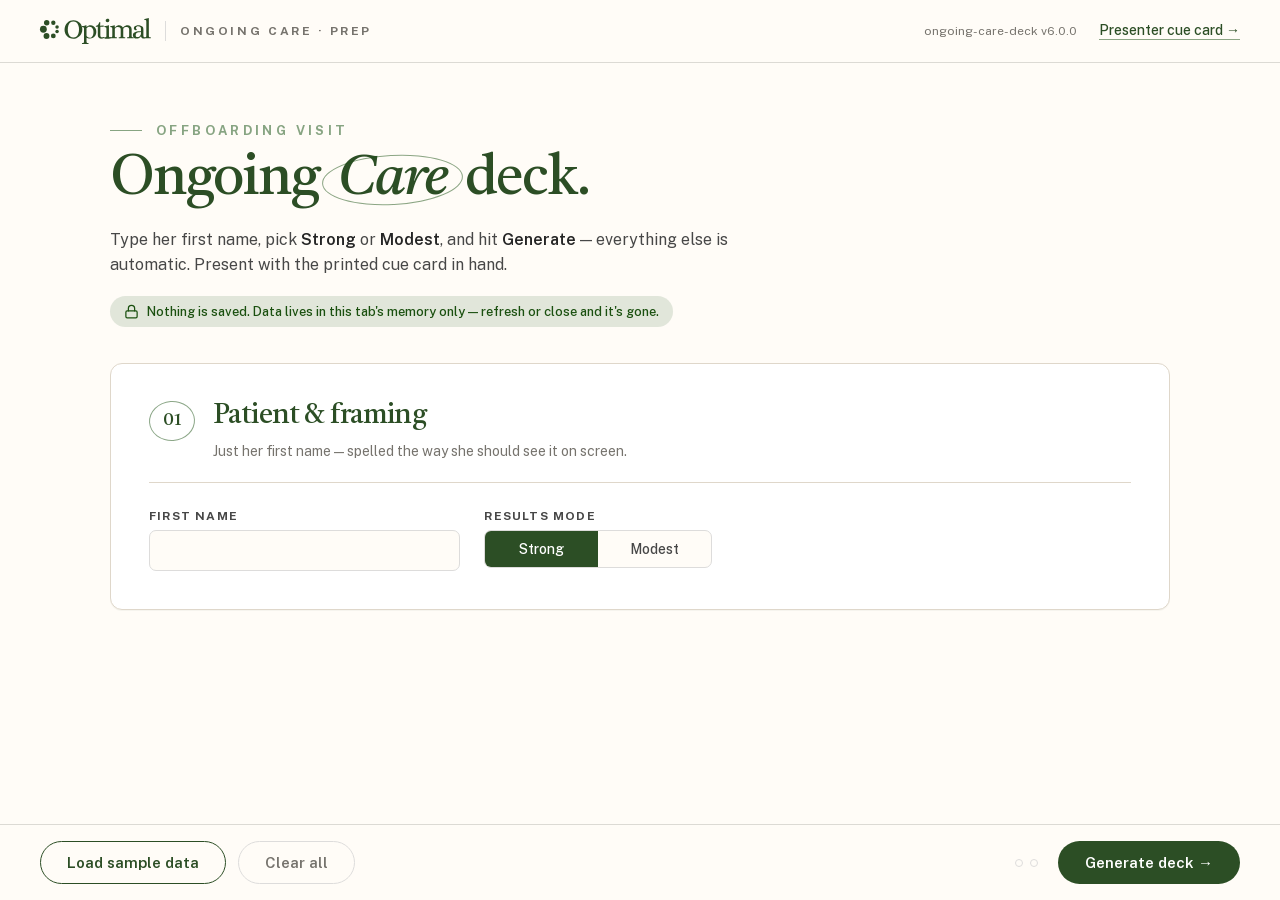
==== commit 971c31b2: "Ongoing Care v6: day/night rhythm, 3-D hypothalamus, redesigned choice/offer/year Design pass from P" ====
--- a/graduation-ongoing-care/index.html
+++ b/graduation-ongoing-care/index.html
@@ -2,6 +2,7 @@
 <html lang="en">
 <head>
 <meta charset="utf-8">
+<link rel="icon" href="data:,">
 <meta name="viewport" content="width=device-width, initial-scale=1">
 <title>Ongoing Care Deck — Optimal Clinic</title>
 <!-- PHIPA route: every stylesheet/script/font/image on this page is same-origin.
@@ -293,8 +294,8 @@
     background: var(--cream-50); color: var(--grey-900);
     overflow: hidden; position: relative;
   }
-  deck-stage :is(h1,h2,h3,h4,p,ul,li,figure,blockquote) { margin: 0; padding: 0; }
-  deck-stage ul { list-style: none; }
+  deck-stage :is(h1,h2,h3,h4,p,ul,ol,li,figure,blockquote) { margin: 0; padding: 0; }
+  deck-stage :is(ul,ol) { list-style: none; }
 
   /* — shared frame / title-block / footer (ported from the main deck) — */
   .slide-frame {
@@ -741,13 +742,315 @@
   .g2.play .catlist li:nth-child(5) { animation-delay: .9s; }
   .g2.play .catlist li:nth-child(6) { animation-delay: .98s; }
 
-  /* — slide 5 bespoke beat: method spine draws downward — */
-  .g5 .spine { transform: scaleY(0); transform-origin: top center; }
-  .g5.play .spine { animation: spineGrow 800ms cubic-bezier(.3,.6,.2,1) 250ms forwards; }
-  @keyframes spineGrow { to { transform: scaleY(1); } }
-
-  /* — slide 6: the choice draws itself as a flow chart —
-     node → branches draw → Path A lands and its year draws → "or" → Path B */
+
+
+  /* ════════════ Slide 2 — None of this was luck (receipts + day/night) ════════════ */
+  .g5 .method { flex: 1; min-height: 0; display: grid; grid-template-columns: 1fr 820px; gap: 84px; align-items: stretch; }
+  .g5 .g5-left { display: flex; flex-direction: column; min-height: 0; }
+  .g5 .g5-left .steps5 { flex: 1; padding-top: 24px; }
+
+  /* the three receipts — a progress track; connectors run node-to-node only */
+  .g5 .steps5 { display: flex; flex-direction: column; justify-content: center; }
+  .g5 .st5 { display: grid; grid-template-columns: 58px 1fr; column-gap: 32px; padding-bottom: 40px; }
+  .g5 .st5:last-child { padding-bottom: 0; }
+  .g5 .st5-rail { display: flex; flex-direction: column; align-items: center; margin-bottom: -40px; }
+  .g5 .st5:last-child .st5-rail { margin-bottom: 0; }
+  .g5 .st5-node {
+    position: relative; flex: none;
+    width: 58px; height: 58px; border-radius: 50%;
+    display: flex; align-items: center; justify-content: center;
+    font-family: var(--font-display); font-style: italic; font-size: 26px; line-height: 1;
+    background: var(--forest-700); color: var(--cream-50);
+    border: 1.5px solid var(--forest-700);
+    box-shadow: 0 0 0 7px rgba(135,164,130,.16), 0 8px 18px -10px rgba(28,49,24,.5);
+  }
+  .g5 .st5-line { position: relative; flex: 1; width: 2px; margin: 12px 0; border-radius: 2px; background: var(--bone-200); overflow: hidden; }
+  .g5 .st5-line b { position: absolute; inset: 0; background: var(--forest-700); transform-origin: top center; }
+  .g5 .st5-kick {
+    font-family: var(--font-sans); font-size: 13px; font-weight: 700;
+    letter-spacing: 0.22em; text-transform: uppercase; color: var(--forest-500);
+    padding-top: 2px;
+  }
+  .g5 .st5-body h3 { margin-top: 8px; font-family: var(--font-display); font-weight: 400; font-size: 38px; line-height: 1.06; letter-spacing: -0.03em; color: var(--forest-700); }
+  .g5 .st5-body p { margin-top: 10px; font-family: var(--font-sans); font-size: 21px; line-height: 1.45; color: var(--grey-700); max-width: 600px; }
+
+  /* motion: node n is reached at .35s + n·.8s, then its connector draws down */
+  .g5 .st5-node { background: var(--white); color: var(--grey-500); border-color: var(--bone-200); box-shadow: none; }
+  .g5 .st5-line b { transform: scaleY(0); }
+  .g5 .st5-body { opacity: 0; transform: translateY(10px); }
+  .g5.play .st5-node { animation: st5On 520ms cubic-bezier(.34,1.3,.4,1) forwards; animation-delay: calc(.35s + var(--n) * .8s); }
+  .g5.play .st5-line b { animation: st5Draw 560ms cubic-bezier(.45,0,.3,1) forwards; animation-delay: calc(.62s + var(--n) * .8s); }
+  .g5.play .st5-body { animation: riseIn 560ms cubic-bezier(.2,.7,.2,1) forwards; animation-delay: calc(.3s + var(--n) * .8s); }
+  .g5 .st5-node::after {
+    content: ""; position: absolute; inset: -1.5px; border-radius: 50%;
+    border: 1.5px solid var(--forest-500); opacity: 0; pointer-events: none;
+  }
+  .g5.play .st5-node::after { animation: st5Ping 900ms ease-out forwards; animation-delay: calc(.4s + var(--n) * .8s); }
+  @keyframes st5On {
+    0%   { background: var(--white); color: var(--grey-500); border-color: var(--bone-200); transform: scale(1); box-shadow: none; }
+    45%  { transform: scale(1.08); }
+    100% { background: var(--forest-700); color: var(--cream-50); border-color: var(--forest-700); transform: scale(1);
+           box-shadow: 0 0 0 7px rgba(135,164,130,.16), 0 8px 18px -10px rgba(28,49,24,.5); }
+  }
+  @keyframes st5Draw { to { transform: scaleY(1); } }
+  @keyframes st5Ping { 0% { opacity: .7; transform: scale(1); } 100% { opacity: 0; transform: scale(1.9); } }
+
+  /* day/night visualizer — colours, positions and copy are driven per frame
+     by app.js (dayNight); CSS only sets the frame, type and glass */
+  .g5 .dn-card {
+    --dn-ink: #1F3A1A; --dn-ink-soft: rgba(31,58,26,.62);
+    --dn-glass: rgba(255,252,247,.58); --dn-glass-line: rgba(255,255,255,.55);
+    --dn-p: 0;
+    position: relative; margin: 0; border-radius: 22px; overflow: hidden;
+    background: #12261B; isolation: isolate;
+    box-shadow: var(--shadow-photo);
+  }
+  .g5 .dn-card::after { content: ""; position: absolute; inset: 0; border-radius: inherit; box-shadow: inset 0 0 0 1px rgba(28,49,24,.10); pointer-events: none; z-index: 4; }
+  .g5 .dn-svg { position: absolute; inset: 0; width: 100%; height: 100%; display: block; }
+  .g5 .dn-hill { transition: none; }
+  .g5 .dn-h1 { fill: #A9BFA2; } .g5 .dn-h2 { fill: #87A27F; } .g5 .dn-h3 { fill: #5F7F58; }
+  .g5 .dn-cloud ellipse { fill: var(--dn-cloud, #FFFFFF); }
+  .g5 .dn-stars circle { fill: #F4F1E8; }
+  .g5.play .dn-stars circle { animation: dnTwinkle var(--tw-d, 3.2s) ease-in-out infinite alternate; animation-delay: var(--tw, 0s); }
+  @keyframes dnTwinkle { from { opacity: .25; } to { opacity: 1; } }
+  .g5 .dn-hud { position: absolute; left: 40px; top: 34px; z-index: 3; color: var(--dn-ink); }
+  .g5 .dn-clock { display: flex; align-items: baseline; gap: 10px; font-family: var(--font-sans); font-variant-numeric: tabular-nums; font-feature-settings: "tnum" 1, "lnum" 1; }
+  .g5 .dn-time { font-size: 76px; font-weight: 300; letter-spacing: -0.04em; line-height: 1; }
+  .g5 .dn-ampm { font-size: 20px; font-weight: 600; letter-spacing: 0.12em; color: var(--dn-ink-soft); }
+  .g5 .dn-phase { margin-top: 6px; font-family: var(--font-display); font-style: italic; font-size: 32px; letter-spacing: -0.02em; }
+  .g5 .dn-kicker {
+    position: absolute; right: 40px; top: 44px; z-index: 3;
+    font-family: var(--font-sans); font-size: 13px; font-weight: 700;
+    letter-spacing: 0.22em; text-transform: uppercase; color: var(--dn-ink-soft);
+  }
+  .g5 .dn-cap {
+    position: absolute; left: 24px; right: 24px; bottom: 24px; z-index: 3;
+    padding: 22px 28px 18px; border-radius: 16px;
+    background: var(--dn-glass); border: 1px solid var(--dn-glass-line);
+    backdrop-filter: blur(16px) saturate(1.25); -webkit-backdrop-filter: blur(16px) saturate(1.25);
+    color: var(--dn-ink);
+  }
+  .g5 .dn-line {
+    font-family: var(--font-display); font-style: italic; font-size: 27px; line-height: 1.25;
+    letter-spacing: -0.015em; min-height: 34px;
+    transition: opacity 380ms ease, transform 380ms ease;
+  }
+  .g5 .dn-line.swap { opacity: 0; transform: translateY(6px); }
+  .g5 .dn-track {
+    position: relative; margin-top: 18px; height: 4px; border-radius: 4px;
+    background: linear-gradient(90deg, #12261B 0%, #12261B 18%, #F2B58A 26%, #CFE0E3 34%, #E9EFEA 50%, #CFE0E3 66%, #F0A272 76%, #12261B 86%, #12261B 100%);
+    opacity: .9;
+  }
+  .g5 .dn-head {
+    position: absolute; top: 50%; left: calc(var(--dn-p) * 100%);
+    width: 16px; height: 16px; margin: -8px 0 0 -8px; border-radius: 50%;
+    background: #FFFCF7; border: 2px solid var(--dn-ink);
+    box-shadow: 0 2px 8px rgba(0,0,0,.25);
+  }
+  .g5 .dn-ticks {
+    margin-top: 12px; display: flex; justify-content: space-between;
+    font-family: var(--font-sans); font-size: 12px; font-weight: 700;
+    letter-spacing: 0.16em; text-transform: uppercase; color: var(--dn-ink-soft);
+  }
+
+  /* ════════════ Slide 3 — The moving target (light; the 3-D hypothalamus) ════════════ */
+  .g35 {
+    background:
+      radial-gradient(900px 760px at 74% 50%, rgba(226,170,188,.20), rgba(226,170,188,0) 64%),
+      radial-gradient(1100px 900px at 8% 0%, rgba(135,164,130,.10), rgba(135,164,130,0) 60%),
+      var(--cream-50);
+  }
+  .g35 .slide-frame { padding-bottom: 118px; }
+  .g35 .m35 { flex: 1; min-height: 0; display: grid; grid-template-columns: 640px 1fr; gap: 48px; }
+  .g35 .m35-left { display: flex; flex-direction: column; min-height: 0; }
+  .g35 .m35-lead {
+    margin-top: 26px; font-family: var(--font-sans); font-size: 25px; line-height: 1.42;
+    letter-spacing: -0.01em; color: var(--grey-600);
+  }
+
+  /* stage stepper — synced to the model's tour; only the live stage opens */
+  .g35 .stages35 { margin-top: 34px; counter-reset: none; }
+  .g35 .stages35 li {
+    position: relative; display: grid; grid-template-columns: 48px 1fr; align-items: baseline;
+    padding: 16px 0 16px; border-top: 1px solid var(--bone-200);
+  }
+  .g35 .stages35 li:last-child { border-bottom: 1px solid var(--bone-200); }
+  .g35 .sx {
+    font-family: var(--font-sans); font-size: 13px; font-weight: 700; letter-spacing: 0.16em;
+    color: var(--grey-500); font-variant-numeric: tabular-nums; transition: color 400ms ease;
+  }
+  .g35 .st b {
+    display: block; font-family: var(--font-display); font-weight: 400; font-size: 27px;
+    line-height: 1.15; letter-spacing: -0.02em; color: var(--grey-500);
+    transition: color 400ms ease;
+  }
+  .g35 .st span {
+    display: block; overflow: hidden; max-height: 0; opacity: 0; margin-top: 0;
+    font-family: var(--font-sans); font-size: 19px; line-height: 1.45; color: var(--grey-700);
+    transition: max-height 560ms cubic-bezier(.3,.6,.2,1), opacity 400ms ease 120ms, margin-top 560ms cubic-bezier(.3,.6,.2,1);
+  }
+  .g35 .stages35 li.on .sx { color: var(--forest-700); }
+  .g35 .stages35 li.on .st b { color: var(--forest-700); }
+  .g35 .stages35 li.on .st span { max-height: 90px; opacity: 1; margin-top: 8px; }
+  .g35 .prog {
+    position: absolute; left: 0; right: 0; top: -1px; height: 2px;
+    background: var(--forest-700); transform: scaleX(0); transform-origin: left center;
+  }
+  .g35 .stages35 li.on .prog { animation: progFill var(--tour, 12s) linear forwards; }
+  .g35 .stages35 li.done .prog { transform: scaleX(0); }
+  @keyframes progFill { to { transform: scaleX(1); } }
+
+  .g35 .bridge35 { margin-top: auto; display: grid; grid-template-columns: 48px 1fr; align-items: baseline; padding-top: 24px; }
+  .g35 .b35-tag {
+    grid-column: 1 / -1;
+    font-family: var(--font-sans); font-size: 13px; font-weight: 700;
+    letter-spacing: 0.2em; text-transform: uppercase; color: var(--terracotta-600);
+  }
+  .g35 .b35-text {
+    grid-column: 1 / -1; margin-top: 10px;
+    font-family: var(--font-display); font-style: italic; font-size: 27px;
+    line-height: 1.3; letter-spacing: -0.02em; color: var(--forest-700);
+  }
+
+  /* the model + its readouts */
+  .g35 .viz35 { position: relative; margin: 0; display: flex; flex-direction: column; min-height: 0; }
+  .g35 .viz35-stage { position: relative; flex: 1; min-height: 0; }
+  .g35 .viz35-stage hypo-3d { position: absolute; inset: -78px -56px -6px -36px; display: block; }
+  /* no WebGL (or the module didn't load): a still of the model takes its place */
+  .g35.no-3d .viz35-stage hypo-3d { display: none; }
+  .g35.no-3d .viz35-stage::before {
+    content: ""; position: absolute; inset: -60px -40px 0 -30px;
+    background: url("../assets/images/hypo3d-before.webp") center / contain no-repeat;
+    mix-blend-mode: multiply;
+  }
+  .g35.no-3d[data-stage="after"] .viz35-stage::before { background-image: url("../assets/images/hypo3d-after.webp"); }
+  .g35.no-3d[data-stage="therapy"] .viz35-stage::before { background-image: url("../assets/images/hypo3d-therapy.webp"); }
+  .g35.no-3d[data-stage="nonhormonal"] .viz35-stage::before { background-image: url("../assets/images/hypo3d-nonhormonal.webp"); }
+  .g35 .read35 {
+    display: grid; grid-template-columns: repeat(3, auto); justify-content: start; column-gap: 56px;
+    padding-top: 18px; border-top: 1px solid var(--bone-200);
+  }
+  .g35 .read35 span {
+    display: block; font-family: var(--font-sans); font-size: 12px; font-weight: 700;
+    letter-spacing: 0.2em; text-transform: uppercase; color: var(--grey-500);
+  }
+  .g35 .read35 b {
+    display: block; margin-top: 6px; font-family: var(--font-display); font-weight: 400;
+    font-size: 30px; letter-spacing: -0.02em; color: var(--forest-700);
+    font-variant-numeric: lining-nums tabular-nums; transition: opacity 300ms ease;
+  }
+  .g35 .read35 b.swap { opacity: 0; }
+  .g35 .viz35 figcaption {
+    margin-top: 14px; font-family: var(--font-sans); font-size: 14px; line-height: 1.45;
+    color: var(--grey-500); max-width: 860px;
+  }
+
+  /* ════════════ Slide 4 — Your choice ════════════ */
+  /* decision fork: one start node, two drawn branches, an explicit "or" */
+  .g6 .fork { position: relative; margin-top: 20px; }
+  .g6 .fork-node { display: flex; justify-content: center; }
+  .g6 .fork-node span {
+    display: inline-flex; align-items: center; gap: 10px;
+    padding: 11px 22px; border-radius: 999px;
+    background: var(--white); border: 1px solid var(--forest-500);
+    box-shadow: 0 6px 16px -10px rgba(28,49,24,.35);
+    font-family: var(--font-sans); font-size: 14px; font-weight: 700;
+    letter-spacing: 0.18em; text-transform: uppercase; color: var(--forest-700);
+  }
+  .g6 .fork-node span::before { content: ""; width: 7px; height: 7px; border-radius: 50%; background: var(--forest-500); }
+  .g6 .fork-wrap { position: relative; }
+  .g6 .fork-svg { display: block; width: 100%; height: 84px; }
+  .g6 .fb { fill: none; stroke: var(--forest-500); stroke-width: 1.6; stroke-opacity: 0.7; }
+  .g6 .fdot { fill: var(--forest-500); }
+  .g6 .or-badge {
+    position: absolute; left: 50%; top: 20px; margin-left: -24px;
+    width: 48px; height: 48px; border-radius: 50%;
+    background: var(--white); border: 1px solid var(--bone-200);
+    box-shadow: 0 1px 0 rgba(28,49,24,0.06);
+    display: flex; align-items: center; justify-content: center;
+    font-family: var(--font-display); font-style: italic; font-size: 21px; color: var(--forest-700);
+  }
+
+  .g6 .paths { margin-top: 6px; flex: 1; min-height: 0; display: grid; grid-template-columns: 1.4fr 1fr; gap: 44px; align-items: stretch; }
+  .g6 .path {
+    position: relative; border-radius: 18px; overflow: hidden;
+    display: flex; flex-direction: column; min-height: 0;
+    padding: 34px 40px 32px;
+  }
+  .g6 .path.hero {
+    color: var(--cream-50);
+    background:
+      radial-gradient(120% 90% at 0% 0%, rgba(255,252,247,.09), rgba(255,252,247,0) 55%),
+      radial-gradient(70% 80% at 100% 100%, rgba(135,164,130,.16), rgba(135,164,130,0) 60%),
+      linear-gradient(135deg, var(--forest-700) 0%, var(--forest-grad-end) 100%);
+    box-shadow: inset 0 1px 0 rgba(255,252,247,.10), 0 2px 4px rgba(28,49,24,.10), 0 34px 64px -34px rgba(28,49,24,.55);
+  }
+  .g6 .path.alt {
+    background: var(--white); border: 1px solid var(--bone-200);
+    box-shadow: var(--shadow-card);
+  }
+  .g6 .ph-tag {
+    font-family: var(--font-sans); font-size: 13px; font-weight: 700;
+    letter-spacing: 0.22em; text-transform: uppercase; color: var(--forest-500);
+  }
+  .g6 .path.alt .ph-tag { color: var(--grey-500); }
+  .g6 .ph h3 { margin-top: 10px; font-family: var(--font-display); font-weight: 400; font-size: 46px; line-height: 1; letter-spacing: -0.03em; color: var(--cream-50); }
+  .g6 .path.alt .ph h3 { color: var(--forest-700); }
+  .g6 .ph-claim { margin-top: 12px; font-family: var(--font-display); font-style: italic; font-size: 24px; line-height: 1.3; letter-spacing: -0.01em; color: rgba(255,252,247,.84); }
+  .g6 .path.alt .ph-claim { color: var(--grey-600); }
+
+  /* the year, left to right — the rail runs from the first dot to the last, no overhang */
+  .g6 .yr { position: relative; margin: auto 0; padding: 30px 0; display: grid; grid-template-columns: repeat(3, 1fr); column-gap: 24px; }
+  .g6 .yr-rail {
+    position: absolute; top: 36px; height: 2px; left: 7px; right: calc((100% - 48px) / 3 - 7px);
+    background: rgba(255,252,247,.16); border-radius: 2px; overflow: hidden;
+  }
+  .g6 .yr-rail b { position: absolute; inset: 0; background: linear-gradient(90deg, #FFFCF7, var(--forest-500)); transform-origin: left center; }
+  .g6 .yr-step { position: relative; }
+  .g6 .yr-dot {
+    position: relative; z-index: 1; display: block; width: 14px; height: 14px; border-radius: 50%;
+    background: var(--forest-grad-end); border: 2px solid rgba(255,252,247,.78);
+  }
+  .g6 .yr-step.now .yr-dot { background: var(--cream-50); border-color: var(--cream-50); box-shadow: 0 0 0 6px rgba(135,164,130,.30); }
+  .g6 .yr-when {
+    margin-top: 22px; font-family: var(--font-sans); font-size: 13px; font-weight: 700;
+    letter-spacing: 0.16em; text-transform: uppercase; color: var(--forest-500); white-space: nowrap;
+  }
+  .g6 .yr-title { margin-top: 10px; font-family: var(--font-display); font-size: 30px; line-height: 1.1; letter-spacing: -0.02em; color: var(--cream-50); white-space: nowrap; }
+  .g6 .yr-who { margin-top: 8px; font-family: var(--font-sans); font-size: 18px; line-height: 1.45; color: rgba(255,252,247,.70); max-width: 270px; }
+
+  .g6 .incl {
+    padding-top: 22px; border-top: 1px solid rgba(255,252,247,.14);
+    display: flex; gap: 40px;
+  }
+  .g6 .incl li { display: inline-flex; align-items: center; gap: 11px; font-family: var(--font-sans); font-size: 19px; color: rgba(255,252,247,.92); }
+  .g6 .incl svg { width: 18px; height: 18px; flex: none; }
+  .g6 .incl svg path { fill: none; stroke: var(--forest-500); stroke-width: 2; stroke-linecap: round; stroke-linejoin: round; }
+
+  .g6 .ppv { margin: auto 0; display: flex; flex-direction: column; }
+  .g6 .ppv li { display: flex; justify-content: space-between; align-items: baseline; gap: 20px; padding: 20px 0; border-top: 1px solid var(--bone-200); }
+  .g6 .ppv li:last-child { border-bottom: 1px solid var(--bone-200); }
+  .g6 .ppv .vname { font-family: var(--font-display); font-size: 29px; letter-spacing: -0.02em; color: var(--forest-700); }
+  .g6 .ppv .vsub { display: block; font-family: var(--font-sans); font-size: 15px; color: var(--grey-500); margin-top: 4px; letter-spacing: 0; }
+  .g6 .ppv .vprice { font-family: var(--font-sans); font-size: 32px; font-weight: 600; letter-spacing: -0.02em; color: var(--grey-800); font-variant-numeric: tabular-nums; white-space: nowrap; }
+  .g6 .excl { padding-top: 22px; display: flex; flex-direction: column; gap: 10px; }
+  .g6 .excl li { position: relative; padding-left: 26px; font-family: var(--font-sans); font-size: 18px; color: var(--grey-500); }
+  .g6 .excl li::before { content: ""; position: absolute; left: 2px; top: 50%; width: 12px; height: 1.5px; background: var(--grey-500); opacity: .7; }
+  .g6 .excl.condensed { margin-top: 30px; }
+  .g6 .excl.condensed li { color: var(--grey-700); font-size: 19px; }
+
+  /* longevity variant inside the dark hero */
+  .g6 .path.hero .pprice { margin-top: 30px; font-family: var(--font-display); font-size: 72px; letter-spacing: -0.03em; color: var(--cream-50); line-height: 1; }
+  .g6 .path.hero .pprice small { font-family: var(--font-sans); font-size: 22px; color: rgba(255,252,247,.6); letter-spacing: 0; }
+  .g6 .path.hero .pnote { margin-top: 18px; font-family: var(--font-sans); font-size: 19px; line-height: 1.5; color: rgba(255,252,247,.76); max-width: 760px; }
+  .g6 .path.hero .freeline {
+    margin-top: auto; display: flex; align-items: center; gap: 12px;
+    padding: 16px 22px; border-radius: 12px; background: rgba(255,252,247,.08);
+    font-family: var(--font-sans); font-size: 19px; font-weight: 600; color: var(--cream-50);
+  }
+  .g6 .path.hero .freeline::before { content: ""; width: 8px; height: 8px; border-radius: 50%; background: var(--forest-500); flex: none; }
+
+  /* motion: node → branches → "or" → Path A lands and its year draws → Path B */
   .g6 .fork-node { opacity: 0; transform: translateY(8px); }
   .g6.play .fork-node { animation: riseIn 500ms cubic-bezier(.2,.7,.2,1) 150ms forwards; }
   .g6 .fb { stroke-dasharray: 1; stroke-dashoffset: 1; }
@@ -764,396 +1067,161 @@
     0%, 100% { transform: scale(1); }
     45% { transform: scale(1.07); box-shadow: 0 1px 0 rgba(28,49,24,0.06), 0 0 0 6px rgba(135,164,130,0.14); }
   }
-  .g6 .timeline::before { transform: scaleY(0); transform-origin: top center; }
-  .g6.play .timeline::before { animation: railGrow 700ms cubic-bezier(.3,.6,.2,1) 900ms forwards; }
-  @keyframes railGrow { to { transform: scaleY(1); } }
-  .g6 .tl-step::before { opacity: 0; transform: scale(0); }
-  .g6.play .tl-step:nth-child(1)::before { animation: wfPop 420ms cubic-bezier(.34,1.45,.4,1) 980ms forwards; }
-  .g6.play .tl-step:nth-child(2)::before { animation: wfPop 420ms cubic-bezier(.34,1.45,.4,1) 1240ms forwards; }
-  .g6.play .tl-step:nth-child(3)::before { animation: wfPop 420ms cubic-bezier(.34,1.45,.4,1) 1500ms forwards; }
-  .g6 .tl-body, .g6 .tl-when { opacity: 0; transform: translateY(8px); }
-  .g6.play .tl-step:nth-child(1) :is(.tl-body, .tl-when) { animation: riseIn 500ms cubic-bezier(.2,.7,.2,1) 1070ms forwards; }
-  .g6.play .tl-step:nth-child(2) :is(.tl-body, .tl-when) { animation: riseIn 500ms cubic-bezier(.2,.7,.2,1) 1330ms forwards; }
-  .g6.play .tl-step:nth-child(3) :is(.tl-body, .tl-when) { animation: riseIn 500ms cubic-bezier(.2,.7,.2,1) 1590ms forwards; }
-  .g6 .inclusions span { opacity: 0; transform: translateY(6px); }
-  .g6.play .inc-chips span:nth-child(1) { animation: riseIn 420ms cubic-bezier(.2,.7,.2,1) 1840ms forwards; }
-  .g6.play .inc-chips span:nth-child(2) { animation: riseIn 420ms cubic-bezier(.2,.7,.2,1) 1920ms forwards; }
-  .g6.play .inc-chips span:nth-child(3) { animation: riseIn 420ms cubic-bezier(.2,.7,.2,1) 2000ms forwards; }
+  .g6 .yr-rail b { transform: scaleX(0); }
+  .g6.play .yr-rail b { animation: yrDraw 1100ms cubic-bezier(.45,0,.3,1) 1000ms forwards; }
+  @keyframes yrDraw { to { transform: scaleX(1); } }
+  .g6 .yr-dot { opacity: 0; transform: scale(0); }
+  .g6.play .yr-dot { animation: wfPop 420ms cubic-bezier(.34,1.45,.4,1) forwards; animation-delay: calc(.95s + var(--k) * .52s); }
+  .g6 .yr-when, .g6 .yr-title, .g6 .yr-who { opacity: 0; transform: translateY(8px); }
+  .g6.play :is(.yr-when, .yr-title, .yr-who) { animation: riseIn 520ms cubic-bezier(.2,.7,.2,1) forwards; animation-delay: calc(1.05s + var(--k) * .52s); }
+  .g6 .incl li { opacity: 0; transform: translateY(6px); }
+  .g6.play .incl li:nth-child(1) { animation: riseIn 420ms cubic-bezier(.2,.7,.2,1) 2.15s forwards; }
+  .g6.play .incl li:nth-child(2) { animation: riseIn 420ms cubic-bezier(.2,.7,.2,1) 2.25s forwards; }
+  .g6.play .incl li:nth-child(3) { animation: riseIn 420ms cubic-bezier(.2,.7,.2,1) 2.35s forwards; }
   .g6 .path.alt { opacity: 0; transform: translateY(10px); }
-  .g6.play .path.alt { animation: riseIn 600ms cubic-bezier(.2,.7,.2,1) 1350ms forwards; }
-  .g6 .rec, .g6 .pprice, .g6 .path.hero .pnote, .g6 .freeline { opacity: 0; transform: translateY(8px); }
-  .g6.play .rec { animation: riseIn 500ms cubic-bezier(.2,.7,.2,1) 950ms forwards; }
-  .g6.play .pprice { animation: riseIn 500ms cubic-bezier(.2,.7,.2,1) 1070ms forwards; }
-  .g6.play .path.hero .pnote { animation: riseIn 500ms cubic-bezier(.2,.7,.2,1) 1190ms forwards; }
-  .g6.play .freeline { animation: riseIn 500ms cubic-bezier(.2,.7,.2,1) 1310ms forwards; }
-
-  /* — slide 7: wash breathes in once, content cadence via .ar — */
-  .g7 .wash { opacity: 0; }
-  .g7.play .wash { animation: slFade 1200ms ease forwards; }
-
-  /* ════════════ Slide 5 — What made this work ════════════ */
-  .g5 .method { margin-top: 40px; flex: 1; min-height: 0; display: grid; grid-template-columns: 1.15fr 1fr; gap: 64px; align-items: stretch; }
-  .g5 .mcol { position: relative; display: flex; flex-direction: column; justify-content: center; }
-  .g5 .spine { position: absolute; left: 26px; top: 44px; bottom: 44px; width: 1px; background: var(--bone-200); }
-  .g5 .mrow { position: relative; display: flex; gap: 28px; align-items: flex-start; padding: 22px 0; }
-  .g5 .mnum {
-    position: relative; z-index: 1; flex: none;
-    width: 52px; height: 52px; border-radius: 50%;
-    background: var(--white); border: 1px solid var(--forest-500);
-    display: flex; align-items: center; justify-content: center;
-    font-family: var(--font-display); font-style: italic; font-size: 24px; color: var(--forest-700);
-  }
-  .g5 .mbody h3 { font-family: var(--font-display); font-weight: 400; font-size: 32px; line-height: 1.08; letter-spacing: -0.03em; color: var(--forest-700); max-width: 560px; }
-  .g5 .mbody p { margin-top: 10px; font-family: var(--font-sans); font-size: 20px; line-height: 1.45; color: var(--grey-700); max-width: 560px; }
-  .g5 .photo5 {
-    position: relative; border-radius: 24px; overflow: hidden;
-    background: var(--bone-100); box-shadow: var(--shadow-photo); margin: 0;
-  }
-  .g5 .photo5::after { content: ""; position: absolute; inset: 0; border-radius: inherit; box-shadow: inset 0 0 0 1px rgba(28,49,24,.10); pointer-events: none; z-index: 3; }
-  .g5 .photo5 img { position: absolute; inset: 0; width: 100%; height: 100%; object-fit: cover; object-position: 55% center; filter: saturate(0.94) contrast(1.03); }
-  .g5 .photo5 .photo-tag {
-    position: absolute; left: 24px; bottom: 24px; z-index: 3;
-    display: inline-flex; align-items: center; gap: 10px;
-    padding: 8px 16px;
-    background: rgba(255,255,255,0.92);
-    backdrop-filter: blur(8px); -webkit-backdrop-filter: blur(8px);
-    border-radius: 999px;
-    font-family: var(--font-sans); font-size: 12px; font-weight: 700;
-    letter-spacing: 0.18em; text-transform: uppercase; color: var(--forest-700);
-  }
-  .g5 .photo5 .photo-tag .dot { width: 6px; height: 6px; border-radius: 50%; background: var(--forest-500); }
-  .g5 .curve-card {
-    position: relative; border-radius: 14px; overflow: hidden;
-    box-shadow: var(--shadow-card); margin: 0; align-self: center;
-  }
-  .g5 .curve-card svg { display: block; width: 100%; height: auto; }
-  .g5 .curve-cap {
-    margin-top: 28px;
-    font-family: var(--font-display); font-style: italic; font-size: 30px;
-    line-height: 1.3; letter-spacing: -0.02em; color: var(--forest-700);
-    max-width: 1280px;
-  }
-  .g5 .bridge {
-    position: relative; overflow: hidden;
-    margin-top: 32px;
-    display: flex; align-items: flex-start; gap: 24px;
-    padding: 30px 40px;
-    background: var(--sage-25); border-radius: 16px;
-  }
-  .g5 .bridge::before {
-    content: ""; position: absolute; right: -110px; top: -110px;
-    width: 300px; height: 300px; border-radius: 50%;
-    border: 1.6px solid var(--forest-ring-50); opacity: 0.5; pointer-events: none;
-  }
-  .g5 .bridge::after {
-    content: ""; position: absolute; right: -50px; top: -50px;
-    width: 170px; height: 170px; border-radius: 50%;
-    border: 1.6px solid var(--forest-ring-50); opacity: 0.35; pointer-events: none;
-  }
-  .g5 .bridge .b-tag {
-    font-family: var(--font-sans); font-size: 14px; font-weight: 700;
-    letter-spacing: 0.18em; text-transform: uppercase; color: var(--forest-700);
-    white-space: nowrap; padding-top: 10px;
-  }
-  .g5 .bridge .b-text {
-    font-family: var(--font-display); font-style: italic; font-size: 36px;
-    line-height: 1.26; letter-spacing: -0.02em; color: var(--forest-700);
-  }
-
-  /* ════════════ Slide 3.5 — The moving target (dark) ════════════ */
-  .g35 {
+  .g6.play .path.alt { animation: riseIn 600ms cubic-bezier(.2,.7,.2,1) 1.35s forwards; }
+
+  /* ════════════ Slide 5 — Your graduate offer (split: the hallway + the offer) ════════════ */
+  .g7 {
     background:
-      radial-gradient(1300px 900px at 16% 10%, rgba(255,252,247,0.05), transparent 62%),
-      linear-gradient(150deg, var(--forest-700) 0%, var(--forest-700) 42%, var(--forest-grad-end) 100%);
+      radial-gradient(1000px 820px at 86% 8%, rgba(135,164,130,.13), rgba(135,164,130,0) 62%),
+      var(--cream-50);
+  }
+  .g7 .slide-frame { padding-top: 80px; }
+  .g7 .g7-grid { flex: 1; min-height: 0; display: grid; grid-template-columns: 720px 1fr; gap: 92px; }
+  .g7 .g7-photo {
+    position: relative; margin: 0; border-radius: 24px; overflow: hidden;
+    background: var(--bone-100); box-shadow: var(--shadow-photo);
+  }
+  .g7 .g7-photo::after { content: ""; position: absolute; inset: 0; border-radius: inherit; box-shadow: inset 0 0 0 1px rgba(28,49,24,.10); pointer-events: none; z-index: 3; }
+  .g7 .g7-photo img {
+    position: absolute; inset: 0; width: 100%; height: 100%;
+    object-fit: cover; object-position: 2% center;
+    filter: saturate(0.92) contrast(1.03);
+  }
+  .g7 .g7-photo .grain { opacity: .10; }
+  .g7 .g7-glass {
+    position: absolute; left: 28px; right: 28px; bottom: 28px; z-index: 4;
+    display: flex; align-items: center; gap: 20px;
+    padding: 22px 26px; border-radius: 16px;
+    background: rgba(22,38,20,.46); border: 1px solid rgba(255,255,255,.22);
+    backdrop-filter: blur(18px) saturate(1.2); -webkit-backdrop-filter: blur(18px) saturate(1.2);
     color: var(--cream-50);
   }
-  .g35 .eyebrow { display: flex; align-items: center; gap: 14px; color: var(--forest-500); }
-  .g35 .eyebrow::before { content: ""; width: 32px; height: 1px; background: var(--forest-500); flex: 0 0 auto; }
-  .g35 .display { color: var(--cream-50); }
-  .g35 .ring-word::before { border-color: rgba(255,252,247,0.4); }
-  .g35 .mapwrap { flex: 1; min-height: 0; display: flex; align-items: center; justify-content: center; margin-top: 10px; }
-  .g35 .mapwrap svg { width: auto; height: 100%; max-width: 100%; display: block; }
-  .g35 .bridge35 {
-    display: flex; align-items: flex-start; gap: 24px;
-    padding: 24px 34px;
-    background: rgba(255,255,255,0.06);
-    backdrop-filter: blur(10px); -webkit-backdrop-filter: blur(10px);
-    border: 1px solid rgba(255,255,255,0.16);
-    border-left: 5px solid var(--forest-500);
-    border-radius: 10px;
-  }
-  .g35 .b35-tag {
-    font-family: var(--font-sans); font-size: 14px; font-weight: 700;
-    letter-spacing: 0.18em; text-transform: uppercase; color: var(--forest-500);
-    white-space: nowrap; padding-top: 8px;
-  }
-  .g35 .b35-text {
-    font-family: var(--font-display); font-style: italic; font-size: 32px;
-    line-height: 1.26; letter-spacing: -0.02em; color: var(--cream-50);
-  }
-
-  /* ════════════ Slide 6 — What happens next ════════════ */
-  /* decision fork: one start node, two drawn branches, an explicit "or" */
-  .g6 .fork { position: relative; margin-top: 22px; }
-  .g6 .fork-node {
-    display: flex; justify-content: center;
-  }
-  .g6 .fork-node span {
-    display: inline-flex; align-items: center; gap: 10px;
-    padding: 11px 22px; border-radius: 999px;
-    background: var(--white); border: 1px solid var(--forest-500);
-    font-family: var(--font-sans); font-size: 14px; font-weight: 700;
-    letter-spacing: 0.18em; text-transform: uppercase; color: var(--forest-700);
-  }
-  .g6 .fork-node span::before { content: ""; width: 7px; height: 7px; border-radius: 50%; background: var(--forest-500); }
-  .g6 .fork-wrap { position: relative; }
-  .g6 .fork-svg { display: block; width: 100%; height: 92px; }
-  .g6 .fb { fill: none; stroke: var(--forest-500); stroke-width: 1.6; stroke-opacity: 0.65; }
-  .g6 .fdot { fill: var(--forest-500); }
-  .g6 .or-badge {
-    position: absolute; left: 50%; top: 26px; margin-left: -24px;
-    width: 48px; height: 48px; border-radius: 50%;
-    background: var(--white); border: 1px solid var(--bone-200);
-    box-shadow: 0 1px 0 rgba(28,49,24,0.06);
-    display: flex; align-items: center; justify-content: center;
-    font-family: var(--font-display); font-style: italic; font-size: 21px; color: var(--forest-700);
-  }
-  .g6 .paths { margin-top: 8px; flex: 1; display: grid; grid-template-columns: 1.3fr 1fr; gap: 36px; align-items: stretch; min-height: 0; }
-  .g6 .path {
-    border-radius: 12px; overflow: hidden;
-    display: flex; flex-direction: column; min-height: 0;
-    background: var(--white);
-    box-shadow: var(--shadow-card), inset 0 1px 0 rgba(255,255,255,.65);
-  }
-  .g6 .path.hero { border: 1px solid var(--forest-700); }
-  .g6 .path.alt  { border: 1px solid var(--bone-200); align-self: start; }
-  .g6 .p-head {
-    padding: 20px 36px;
-    display: flex; align-items: baseline; justify-content: space-between; gap: 16px;
-  }
-  .g6 .path.hero .p-head {
-    background: radial-gradient(120% 180% at 12% 0%, rgba(255,252,247,.08), transparent 55%),
-                linear-gradient(120deg, var(--forest-700) 0%, var(--forest-grad-end) 100%);
-    box-shadow: inset 0 1px 0 rgba(255,252,247,.08);
-  }
-  .g6 .path.alt .p-head { border-bottom: 1px solid var(--bone-200); }
-  .g6 .p-head h3 { font-family: var(--font-display); font-size: 36px; line-height: 1.02; letter-spacing: -0.03em; color: var(--cream-50); }
-  .g6 .path.alt .p-head h3 { color: var(--forest-700); }
-  .g6 .p-head .ptag {
-    font-family: var(--font-sans); font-size: 13px; font-weight: 700;
-    letter-spacing: 0.22em; text-transform: uppercase;
-    color: rgba(244,239,228,0.75); white-space: nowrap;
-  }
-  .g6 .path.alt .p-head .ptag { color: var(--grey-500); }
-  .g6 .p-body { padding: 20px 36px 24px; flex: 1; display: flex; flex-direction: column; min-height: 0; }
-  .g6 .path-claim {
-    font-family: var(--font-display); font-style: italic; font-size: 23px;
-    letter-spacing: -0.01em; color: var(--forest-700);
-    padding-bottom: 14px; border-bottom: 1px solid var(--bone-200); margin-bottom: 6px;
-  }
-
-  .g6 .rec {
-    display: inline-flex; align-self: flex-start; align-items: center; gap: 8px;
-    padding: 7px 16px; border-radius: 999px;
-    background: var(--terracotta-100); color: var(--terracotta-600);
-    font-size: 15px; font-weight: 700; margin-bottom: 18px;
-  }
-  .g6 .rec::before { content: ""; width: 7px; height: 7px; border-radius: 50%; background: var(--terracotta-600); }
-
-  .g6 .timeline { position: relative; display: flex; flex-direction: column; justify-content: space-evenly; flex: 1; padding-left: 46px; margin-top: 2px; }
-  .g6 .timeline::before {
-    content: ""; position: absolute; left: 15px; top: 16px; bottom: 16px;
-    width: 1px; background: var(--forest-700); opacity: 0.5;
-  }
-  .g6 .tl-step { position: relative; padding: 16px 0; display: grid; grid-template-columns: 1fr auto; column-gap: 24px; align-items: baseline; }
-  .g6 .tl-step + .tl-step { border-top: 1px solid var(--border-hair); }
-  .g6 .tl-step::before {
-    content: ""; position: absolute; left: -37px; top: 24px;
-    width: 11px; height: 11px; border-radius: 50%;
-    background: var(--cream-50); border: 2px solid var(--forest-700);
-  }
-  .g6 .tl-step.now::before { background: var(--forest-700); box-shadow: 0 0 0 5px rgba(58,82,52,0.15); }
-  .g6 .tl-num { font-family: var(--font-sans); font-size: 13px; font-weight: 600; letter-spacing: 0.2em; color: var(--forest-500); text-transform: uppercase; }
-  .g6 .tl-title { font-family: var(--font-display); font-size: 30px; line-height: 1.1; letter-spacing: -0.02em; color: var(--forest-700); margin-top: 4px; }
-  .g6 .tl-desc { font-family: var(--font-sans); font-size: 17px; line-height: 1.45; color: var(--grey-700); margin-top: 4px; }
-  .g6 .tl-when {
-    font-family: var(--font-sans); font-size: 12.5px; font-weight: 700;
-    letter-spacing: 0.14em; text-transform: uppercase; color: var(--grey-500);
-    align-self: start; margin-top: 4px; padding: 7px 14px;
-    background: var(--cream-50); border: 1px solid var(--bone-200); border-radius: 999px;
-    white-space: nowrap;
-  }
-
-  .g6 .inclusions {
-    margin-top: auto; padding-top: 16px; border-top: 1px solid var(--bone-200);
-    display: flex; flex-direction: column; gap: 10px;
-  }
-  .g6 .inc-label {
-    font-family: var(--font-sans); font-size: 12px; font-weight: 700;
-    letter-spacing: 0.2em; text-transform: uppercase; color: var(--grey-500);
-  }
-  .g6 .inc-chips { display: flex; flex-wrap: wrap; gap: 10px; }
-  .g6 .inc-chips span {
-    font-family: var(--font-sans); font-size: 17px; line-height: 1; color: var(--grey-800);
-    padding: 12px 20px; background: var(--cream-50); border-radius: 999px; white-space: nowrap;
-    display: inline-flex; align-items: center; gap: 9px; border: 1px solid var(--bone-200);
-  }
-  .g6 .inc-chips span::before { content: ""; width: 6px; height: 6px; border-radius: 50%; background: var(--forest-500); flex: none; }
-  .g6 .ppv { display: flex; flex-direction: column; }
-  .g6 .ppv li { display: flex; justify-content: space-between; align-items: baseline; gap: 20px; padding: 22px 0; border-bottom: 1px solid var(--bone-200); }
-  .g6 .ppv li:first-child { padding-top: 4px; }
-  .g6 .ppv .vname { font-family: var(--font-display); font-size: 28px; letter-spacing: -0.02em; color: var(--forest-700); }
-  .g6 .ppv .vsub { display: block; font-family: var(--font-sans); font-size: 15px; color: var(--grey-500); margin-top: 4px; }
-  .g6 .ppv .vprice { font-family: var(--font-sans); font-size: 30px; font-weight: 700; color: var(--forest-900); font-variant-numeric: tabular-nums; white-space: nowrap; }
-  .g6 .pnote { font-family: var(--font-sans); font-size: 17px; color: var(--grey-500); line-height: 1.5; margin-top: 16px; }
-  .g6 .pprice { font-family: var(--font-display); font-size: 64px; letter-spacing: -0.03em; color: var(--forest-700); line-height: 1; }
-  .g6 .pprice small { font-family: var(--font-sans); font-size: 22px; color: var(--grey-500); letter-spacing: 0; }
-  .g6 .freeline {
-    margin-top: 20px;
-    display: flex; align-items: center; gap: 12px;
-    font-size: 19px; font-weight: 600; color: var(--forest-900);
-    background: var(--sage-25); border-radius: 10px; padding: 16px 22px;
-  }
-  .g6 .freeline::before { content: ""; width: 8px; height: 8px; border-radius: 50%; background: var(--forest-700); flex: none; }
-  .g6 .condensed { display: flex; flex-direction: column; }
-  .g6 .condensed li { padding: 14px 0; border-bottom: 1px solid var(--bone-200); font-size: 19px; color: var(--grey-800); display: flex; align-items: center; gap: 14px; }
-  .g6 .condensed li:last-child { border-bottom: 0; }
-  .g6 .condensed li::before {
-    content: ""; width: 20px; height: 11px; flex: none;
-    border-left: 2px solid var(--forest-700); border-bottom: 2px solid var(--forest-700);
-    transform: rotate(-45deg) translateY(-3px);
-  }
-
-  /* ════════════ Slide 7 — Your graduate offer ════════════ */
-  .g7 .slide-frame { align-items: center; justify-content: center; text-align: center; }
-  .g7 .wash {
-    position: absolute; left: 50%; top: -340px; transform: translateX(-50%);
-    width: 1100px; height: 1100px; border-radius: 50%;
-    background: radial-gradient(circle, rgba(135,164,130,0.16) 0%, rgba(135,164,130,0) 65%);
-    pointer-events: none;
-  }
-  /* photo medallion seated inside the hand-drawn ring */
-  .g7 .ring {
-    position: absolute; right: 140px; bottom: 124px; width: 244px; height: 244px;
-    border: none; border-radius: 50%;
-    opacity: 0.9; pointer-events: none;
-  }
-  .g7 .ring .ring-svg { position: absolute; inset: 0; width: 100%; height: 100%; }
-  .g7 .g7-ringpath { stroke-dasharray: 1; stroke-dashoffset: 1; }
-  .g7.play .g7-ringpath { animation: slDraw 1100ms cubic-bezier(.3,.6,.2,1) 350ms forwards; }
-  .g7 .g7-ringdot { opacity: 0; transform-box: fill-box; transform-origin: center; }
-  .g7.play .g7-ringdot { animation: slPop 480ms cubic-bezier(.34,1.45,.4,1) 1450ms forwards; }
-  .g7 .ring img {
-    position: absolute; inset: 13px;
-    width: calc(100% - 26px); height: calc(100% - 26px);
-    border-radius: 50%; object-fit: cover; object-position: 58% center;
-    filter: saturate(0.94) contrast(1.03);
-    box-shadow: 0 10px 28px -14px rgba(28,49,24,.25);
-  }
-  .g7 .ring::after {
-    content: ""; position: absolute; inset: 13px; border-radius: 50%;
-    box-shadow: inset 0 0 0 1px rgba(28,49,24,0.10);
-  }
+  .g7 .g7-glass .lk { width: 34px; height: 34px; flex: none; }
+  .g7 .g7-glass .lk * { fill: none; stroke: #CFE0C9; stroke-width: 1.6; stroke-linecap: round; stroke-linejoin: round; }
+  .g7 .gl-kick { font-family: var(--font-sans); font-size: 12px; font-weight: 700; letter-spacing: 0.22em; text-transform: uppercase; color: #CFE0C9; }
+  .g7 .gl-val { margin-top: 4px; font-family: var(--font-display); font-size: 25px; line-height: 1.25; letter-spacing: -0.01em; color: var(--cream-50); }
+
+  .g7 .g7-offer { display: flex; flex-direction: column; justify-content: center; min-height: 0; }
   .g7 .g7-eyebrow {
+    display: flex; align-items: center; gap: 14px;
     font-family: var(--font-sans); font-size: 15px; font-weight: 700;
-    letter-spacing: 0.28em; text-transform: uppercase; color: var(--forest-500);
-    display: flex; align-items: center; gap: 16px;
-  }
-  .g7 .g7-eyebrow::before, .g7 .g7-eyebrow::after { content: ""; width: 36px; height: 1px; background: var(--forest-500); }
+    letter-spacing: 0.24em; text-transform: uppercase; color: var(--forest-500);
+  }
+  .g7 .g7-eyebrow::before { content: ""; width: 32px; height: 1px; background: var(--forest-500); }
+  .g7 .g7-name { margin-top: 16px; font-family: var(--font-display); font-size: 36px; letter-spacing: -0.02em; color: var(--forest-700); }
   .g7 .price {
-    margin-top: 44px;
-    font-family: var(--font-display); font-size: 186px; line-height: 0.92;
+    margin-top: 6px; display: flex; align-items: baseline;
+    font-family: var(--font-display); font-size: 168px; line-height: 0.95;
     letter-spacing: -0.045em; color: var(--forest-700);
     font-feature-settings: "lnum" 1; font-variant-numeric: lining-nums tabular-nums;
   }
-  .g7 .price .cur { font-size: 92px; vertical-align: 52px; margin-right: 4px; color: var(--forest-500); letter-spacing: 0; }
-  .g7 .price small { font-family: var(--font-display); font-style: italic; font-size: 58px; color: var(--grey-500); letter-spacing: -0.02em; }
+  .g7 .price .cur { align-self: flex-start; margin-top: 18px; margin-right: 6px; font-size: 76px; color: var(--forest-500); letter-spacing: 0; }
+  .g7 .price small { margin-left: 16px; font-style: italic; font-size: 46px; color: var(--grey-500); letter-spacing: -0.02em; }
   .g7 .early {
-    margin-top: 42px;
-    display: inline-flex; align-items: baseline; gap: 14px;
-    padding: 18px 36px; border-radius: 999px;
-    background: var(--sage-25); color: var(--forest-900);
-    font-size: 33px; letter-spacing: -0.015em;
-  }
-  .g7 .early b { font-weight: 700; }
-  .g7 .locks {
-    position: relative;
-    margin-top: 52px; padding-top: 34px;
-    border-top: 1px solid var(--bone-200);
-    display: grid; grid-template-columns: auto auto; gap: 110px;
-  }
-  .g7 .locks::after {
-    content: ""; position: absolute; left: 50%; top: 40px; bottom: 6px;
-    width: 1px; background: var(--bone-200);
-  }
-  .g7 .lock .credit-label {
-    font-family: var(--font-sans); font-size: 12px; font-weight: 700;
-    letter-spacing: 0.24em; text-transform: uppercase; color: var(--grey-500);
-    margin-bottom: 8px;
-  }
-  .g7 .lock .credit-value { font-family: var(--font-display); font-size: 24px; color: var(--forest-700); }
-  .g7 .stack { margin-top: 44px; width: 760px; text-align: left; }
+    margin-top: 26px; padding: 22px 28px 24px; border-radius: 16px;
+    background:
+      radial-gradient(110% 160% at 0% 0%, rgba(255,252,247,.09), rgba(255,252,247,0) 55%),
+      linear-gradient(120deg, var(--forest-700) 0%, var(--forest-grad-end) 100%);
+    box-shadow: inset 0 1px 0 rgba(255,252,247,.10), 0 22px 40px -26px rgba(28,49,24,.6);
+    color: var(--cream-50);
+  }
+  .g7 .e-kick { font-family: var(--font-sans); font-size: 12px; font-weight: 700; letter-spacing: 0.22em; text-transform: uppercase; color: var(--forest-500); }
+  .g7 .e-row { margin-top: 6px; display: flex; align-items: baseline; gap: 16px; flex-wrap: wrap; }
+  .g7 .e-row b { font-family: var(--font-display); font-weight: 400; font-size: 52px; line-height: 1; letter-spacing: -0.03em; color: var(--cream-50); font-variant-numeric: lining-nums; }
+  .g7 .e-row span { font-family: var(--font-sans); font-size: 23px; color: rgba(255,252,247,.84); letter-spacing: -0.01em; }
+  .g7 .e-row strong { color: var(--cream-50); font-weight: 600; }
+
+  /* the value stack — a quiet receipt */
+  .g7 .stack { margin-top: 30px; }
+  .g7 .stack-head {
+    display: flex; justify-content: space-between; padding-bottom: 10px; border-bottom: 1px solid var(--bone-200);
+    font-family: var(--font-sans); font-size: 12px; font-weight: 700; letter-spacing: 0.2em; text-transform: uppercase; color: var(--grey-500);
+  }
   .g7 .stack-row {
-    display: flex; align-items: baseline; gap: 14px;
-    padding: 9px 0;
-    font-family: var(--font-sans); font-size: 18px; color: var(--grey-700);
-  }
-  .g7 .stack-row i { flex: 1; border-bottom: 1px dotted var(--bone-200); transform: translateY(-4px); }
+    display: flex; align-items: baseline; gap: 14px; padding: 10px 0;
+    font-family: var(--font-sans); font-size: 19px; color: var(--grey-700);
+  }
+  .g7 .stack-row i { flex: 1; border-bottom: 1.5px dotted var(--bone-200); transform: translateY(-5px); }
   .g7 .stack-row span:last-child { font-variant-numeric: tabular-nums; font-weight: 600; color: var(--grey-800); }
-  .g7 .stack-row.quiet, .g7 .stack-row.quiet span:last-child { color: var(--grey-500); font-weight: 400; font-size: 16px; }
-  .g7 .stack-sum {
-    margin-top: 14px; padding-top: 16px; border-top: 1px solid var(--bone-200);
-    font-family: var(--font-display); font-style: italic; font-size: 25px;
-    line-height: 1.35; letter-spacing: -0.01em; color: var(--grey-800); text-align: center;
-  }
-  .g7 .stack-sum b { color: var(--forest-700); font-weight: 400; }
-
-  /* ════════════ Slide 8 — Transition Visit ════════════ */
-  .g8 .cols { margin-top: 40px; flex: 1; display: grid; grid-template-columns: 1.15fr 1fr; gap: 90px; align-items: start; min-height: 0; }
-  .g8 .check { display: flex; flex-direction: column; gap: 24px; }
+  .g7 .stack-row.quiet, .g7 .stack-row.quiet span:last-child { color: var(--grey-500); font-weight: 400; font-size: 17px; }
+  .g7 .stack-total {
+    display: flex; justify-content: space-between; align-items: baseline;
+    padding-top: 12px; margin-top: 4px; border-top: 1px solid var(--bone-200);
+    font-family: var(--font-sans); font-size: 19px; color: var(--grey-600);
+  }
+  .g7 .stack-total b { font-weight: 600; font-variant-numeric: tabular-nums; color: var(--grey-600); }
+  .g7 .stack-total.yours { border-top: 0; margin-top: 0; padding-top: 6px; }
+  .g7 .stack-total.yours span { font-size: 14px; font-weight: 700; letter-spacing: 0.2em; text-transform: uppercase; color: var(--forest-700); }
+  .g7 .stack-total.yours b { font-family: var(--font-display); font-weight: 400; font-size: 42px; letter-spacing: -0.02em; color: var(--forest-700); font-variant-numeric: lining-nums tabular-nums; }
+  .g7 .facts { margin-top: 18px; display: flex; font-family: var(--font-sans); font-size: 18px; color: var(--grey-600); }
+  .g7 .facts span + span { margin-left: 22px; padding-left: 22px; border-left: 1px solid var(--bone-200); }
+  .g7 .facts b { font-weight: 600; color: var(--forest-700); font-variant-numeric: tabular-nums; }
+
+  /* ════════════ Slide 6 — The Transition Visit + the year dial ════════════ */
+  .g8 .cols { flex: 1; min-height: 0; display: grid; grid-template-columns: 1fr 760px; gap: 72px; align-items: center; }
+  .g8 .g8-left { display: flex; flex-direction: column; min-height: 0; align-self: stretch; }
+  .g8 .tv-meta { margin-top: 24px; display: flex; font-family: var(--font-sans); font-size: 20px; color: var(--grey-600); }
+  .g8 .tv-meta span + span { margin-left: 20px; padding-left: 20px; border-left: 1px solid var(--bone-200); }
+  .g8 .g8-body { flex: 1; min-height: 0; display: flex; flex-direction: column; justify-content: center; padding-bottom: 10px; }
+  .g8 .check { display: flex; flex-direction: column; }
   .g8 .check li {
-    font-family: var(--font-sans); font-size: 27px; line-height: 1.4; color: var(--grey-800);
-    padding-left: 46px; position: relative; letter-spacing: -0.01em;
-  }
-  .g8 .tick { position: absolute; left: 0; top: 8px; width: 26px; height: 16px; }
+    display: grid; grid-template-columns: 52px 1fr; align-items: center;
+    padding: 20px 0; border-top: 1px solid var(--bone-200);
+  }
+  .g8 .check li:last-child { border-bottom: 1px solid var(--bone-200); }
+  .g8 .ck {
+    width: 34px; height: 34px; border-radius: 50%;
+    background: rgba(135,164,130,.18); display: flex; align-items: center; justify-content: center;
+  }
+  .g8 .tick { width: 17px; height: 12px; }
   .g8 .tick path {
-    fill: none; stroke: var(--forest-700); stroke-width: 2.6;
+    fill: none; stroke: var(--forest-700); stroke-width: 2.8;
     stroke-linecap: round; stroke-linejoin: round;
     stroke-dasharray: 1; stroke-dashoffset: 1;
   }
-  .g8.play .tick path { animation: slDraw 560ms cubic-bezier(.3,.6,.2,1) forwards; animation-delay: var(--d, 0s); }
-  .g8 .check li em { font-style: italic; font-family: var(--font-display); font-size: 28px; color: var(--forest-700); }
+  .g8 .ct { font-family: var(--font-sans); font-size: 26px; line-height: 1.35; letter-spacing: -0.01em; color: var(--grey-800); }
+  .g8 .ct em { font-style: italic; font-family: var(--font-display); font-size: 27px; color: var(--forest-700); }
+  .g8 .check li .ck, .g8 .check li .ct { opacity: 0; transform: translateY(8px); }
+  .g8.play .check li :is(.ck, .ct) { animation: riseIn 520ms cubic-bezier(.2,.7,.2,1) forwards; animation-delay: calc(.3s + var(--n) * .16s); }
+  .g8.play .tick path { animation: slDraw 520ms cubic-bezier(.3,.6,.2,1) forwards; animation-delay: calc(.55s + var(--n) * .16s); }
+
   .g8 .booknow {
-    margin-top: 38px; padding-top: 28px; border-top: 1px solid var(--bone-200);
-    display: flex; align-items: flex-start; gap: 22px;
-  }
-  .g8 .booknow .bn-tag {
-    font-family: var(--font-sans); font-size: 13px; font-weight: 700;
-    letter-spacing: 0.18em; text-transform: uppercase; color: var(--terracotta-600);
-    white-space: nowrap; padding-top: 9px;
-  }
-  .g8 .booknow .bn-text {
-    font-family: var(--font-display); font-style: italic; font-size: 30px;
-    line-height: 1.28; letter-spacing: -0.02em; color: var(--grey-800);
-    max-width: 640px;
-  }
+    margin-top: 40px; display: flex; align-items: flex-start; gap: 22px;
+    padding: 26px 30px; border-radius: 16px;
+    background:
+      radial-gradient(110% 160% at 0% 0%, rgba(255,252,247,.09), rgba(255,252,247,0) 55%),
+      linear-gradient(120deg, var(--forest-700) 0%, var(--forest-grad-end) 100%);
+    box-shadow: inset 0 1px 0 rgba(255,252,247,.10), 0 22px 40px -26px rgba(28,49,24,.6);
+  }
+  .g8 .booknow .cal { width: 34px; height: 34px; flex: none; margin-top: 2px; }
+  .g8 .booknow .cal * { fill: none; stroke: #CFE0C9; stroke-width: 1.6; stroke-linecap: round; stroke-linejoin: round; }
+  .g8 .booknow .bn-tag { font-family: var(--font-sans); font-size: 12px; font-weight: 700; letter-spacing: 0.22em; text-transform: uppercase; color: var(--forest-500); }
+  .g8 .booknow .nb { white-space: nowrap; }
+  .g8 .booknow .bn-text { margin-top: 6px; font-family: var(--font-display); font-style: italic; font-size: 29px; line-height: 1.28; letter-spacing: -0.02em; color: var(--cream-50); }
   .g8 .held {
-    display: none; margin-top: 26px;
-    align-items: flex-start; gap: 22px;
-    padding: 28px 34px;
-    background: radial-gradient(120% 200% at 14% 0%, rgba(255,252,247,.07), transparent 60%),
-                linear-gradient(135deg, var(--forest-700) 0%, var(--forest-grad-end) 100%);
-    color: var(--cream-50);
-    box-shadow: inset 0 1px 0 rgba(255,252,247,.08);
-    border-radius: 14px;
-    font-size: 27px; line-height: 1.35; letter-spacing: -0.01em;
+    display: none; margin-top: 18px;
+    align-items: flex-start; gap: 22px; padding: 22px 30px;
+    border: 1px solid var(--forest-500); border-radius: 14px;
+    font-size: 24px; line-height: 1.35; color: var(--grey-800);
   }
   .g8 .held.show { display: flex; }
   .g8 .held .h-tag {
     display: inline-flex; align-items: center; gap: 10px;
-    font-family: var(--font-sans); font-size: 13px; font-weight: 700;
-    letter-spacing: 0.2em; text-transform: uppercase; color: var(--forest-500);
-    white-space: nowrap; padding-top: 8px;
+    font-family: var(--font-sans); font-size: 12px; font-weight: 700;
+    letter-spacing: 0.2em; text-transform: uppercase; color: var(--forest-700);
+    white-space: nowrap; padding-top: 7px;
   }
   .g8 .held .h-dot { position: relative; width: 8px; height: 8px; border-radius: 50%; background: var(--forest-500); flex: none; }
   .g8 .held .h-dot::after {
@@ -1166,26 +1234,32 @@
     70% { transform: scale(1.4); opacity: 0; }
     100% { opacity: 0; }
   }
-  .g8 .held b { color: var(--white); font-weight: 700; font-variant-numeric: tabular-nums; }
-  .g8 .cardwrap { display: flex; flex-direction: column; align-items: center; gap: 16px; position: relative; }
-  /* Year Orbit — the membership year as a self-drawing ring */
-  .g8 .orbit svg { width: 660px; height: auto; display: block; }
-  .g8 .yo-ring { stroke-dasharray: 1; stroke-dashoffset: 1; }
-  .g8.play .yo-ring { animation: slDraw 1800ms cubic-bezier(.3,.6,.2,1) 300ms forwards; }
-  .g8 .yo-node, .g8 .yo-here { opacity: 0; transform: scale(0); transform-box: fill-box; transform-origin: center; }
-  .g8.play .yo-node, .g8.play .yo-here { animation: slPop 480ms cubic-bezier(.34,1.45,.4,1) forwards; animation-delay: var(--d, 0s); }
-  .g8 .yo-lab { opacity: 0; }
-  .g8.play .yo-lab { animation: slFade 600ms ease forwards; animation-delay: var(--d, 0s); }
-  .g8 .yo-pulse { opacity: 0; transform-box: fill-box; transform-origin: center; }
-  .g8.play .yo-pulse { animation: heldPulse 2.8s ease-out 2.6s infinite; }
-  .g8 .cardwrap figcaption {
-    display: inline-flex; align-items: center; gap: 10px;
-    padding: 8px 16px; border-radius: 999px;
-    background: var(--white); border: 1px solid var(--bone-200);
-    font-family: var(--font-sans); font-size: 12px; font-weight: 700;
-    letter-spacing: 0.18em; text-transform: uppercase; color: var(--forest-700);
-  }
-  .g8 .cardwrap figcaption .dot { width: 6px; height: 6px; border-radius: 50%; background: var(--forest-500); }
+  .g8 .held b { color: var(--forest-700); font-weight: 700; font-variant-numeric: tabular-nums; }
+
+  /* the year dial (JS-built: app.js · buildYearOrbitSVG) */
+  .g8 .cardwrap { margin: 0; display: flex; justify-content: center; }
+  .g8 .orbit svg { width: 760px; height: auto; display: block; overflow: visible; }
+  .g8 .yd-disc { opacity: 0; transform: scale(.94); transform-box: view-box; transform-origin: 380px 372px; }
+  .g8.play .yd-disc { animation: ydIn 900ms cubic-bezier(.2,.7,.2,1) 120ms forwards; }
+  @keyframes ydIn { to { opacity: 1; transform: scale(1); } }
+  .g8 .yd-seg { opacity: 0; }
+  .g8.play .yd-seg { animation: slFade 420ms ease forwards; animation-delay: var(--d, 0s); }
+  .g8 .yd-sweep { stroke-dasharray: 1; stroke-dashoffset: 1; }
+  .g8.play .yd-sweep { animation: slDraw 2400ms cubic-bezier(.45,.05,.35,1) .55s forwards; }
+  .g8 .yd-comet { opacity: 0; transform-box: view-box; transform-origin: 380px 372px; }
+  .g8.play .yd-comet { animation: ydComet 2400ms cubic-bezier(.45,.05,.35,1) .55s forwards; }
+  @keyframes ydComet {
+    0% { opacity: 0; transform: rotate(0deg); }
+    6% { opacity: 1; }
+    92% { opacity: 1; }
+    100% { opacity: 0; transform: rotate(360deg); }
+  }
+  .g8 .yd-node, .g8 .yd-here { opacity: 0; transform: scale(0); transform-box: fill-box; transform-origin: center; }
+  .g8.play .yd-node, .g8.play .yd-here { animation: slPop 480ms cubic-bezier(.34,1.45,.4,1) forwards; animation-delay: var(--d, 0s); }
+  .g8 .yd-lab { opacity: 0; }
+  .g8.play .yd-lab { animation: slFade 600ms ease forwards; animation-delay: var(--d, 0s); }
+  .g8 .yd-pulse { opacity: 0; transform-box: fill-box; transform-origin: center; }
+  .g8.play .yd-pulse { animation: heldPulse 2.8s ease-out 3s infinite; }
 
   /* ════════════ Slide 9 — Thank you (dark closer, the clinic itself) ════════════ */
   .g9 {
@@ -1261,9 +1335,9 @@
     padding: 28px 34px;
     background: rgba(255,255,255,0.06);
     backdrop-filter: blur(10px); -webkit-backdrop-filter: blur(10px);
-    border: 1px solid rgba(255,255,255,0.16);
-    border-left: 5px solid var(--forest-500);
-    border-radius: 10px;
+    border: 1px solid rgba(255,255,255,0.18);
+    border-radius: 16px;
+    box-shadow: inset 0 1px 0 rgba(255,255,255,.08);
     font-family: var(--font-sans); font-size: 24px; color: rgba(255,255,255,0.85);
     letter-spacing: -0.01em; line-height: 1.4;
   }
@@ -1322,42 +1396,46 @@
     .g2 .waffle i, .g2 .stat-num, .g2 .cat-kicker, .g2 .catlist li,
     .g3 .delta-stat, .g3 .track .span, .g3 .track .pip.was, .g3 .track .pip.is,
     .sl-path, .sl-dot, .sl-lab,
-    .g5 .spine,
-    .g6 .timeline::before, .g6 .tl-step::before, .g6 .tl-body, .g6 .tl-when,
-    .g6 .inclusions span, .g6 .path.alt, .g6 .rec, .g6 .pprice, .g6 .path.hero .pnote, .g6 .freeline,
+    .g5 .st5-body, .g5 .dn-stars circle,
     .g6 .fork-node, .g6 .or-badge, .g6 .fb, .g6 .fdot,
-    .g7 .wash, .g1::before, .g5::before, .g6::before, .g8::before,
-    .g1 h1 .ring-word::before,
-    .g8 .yo-node, .g8 .yo-here, .g8 .yo-lab,
-    .g8 .held .h-dot::after {
+    .g6 .yr-dot, .g6 .yr-when, .g6 .yr-title, .g6 .yr-who, .g6 .incl li, .g6 .path.alt,
+    .g8 .check li .ck, .g8 .check li .ct,
+    .g8 .yd-disc, .g8 .yd-seg, .g8 .yd-node, .g8 .yd-here, .g8 .yd-lab,
+    .g1::before, .g5::before, .g6::before, .g8::before,
+    .g1 h1 .ring-word::before {
       animation: none !important; opacity: 1 !important;
     }
     .ar, .ap,
     .g2 .waffle i, .g2 .stat-num, .g2 .cat-kicker, .g2 .catlist li,
     .g3 .delta-stat, .sl-dot,
-    .g6 .tl-body, .g6 .tl-when, .g6 .inclusions span, .g6 .path.alt,
-    .g6 .rec, .g6 .pprice, .g6 .path.hero .pnote, .g6 .freeline,
-    .g6 .fork-node, .g6 .or-badge { transform: none !important; }
-    .g6 .fb { stroke-dashoffset: 0 !important; }
+    .g5 .st5-body,
+    .g6 .fork-node, .g6 .or-badge, .g6 .yr-dot, .g6 .yr-when, .g6 .yr-title, .g6 .yr-who, .g6 .incl li, .g6 .path.alt,
+    .g8 .check li .ck, .g8 .check li .ct,
+    .g8 .yd-disc, .g8 .yd-node, .g8 .yd-here { transform: none !important; }
     .g1 .g1-eyebrow::before { transform: scaleX(1) !important; }
+    .g1 h1 .ring-word::before { transform: rotate(-3deg) !important; }
     .g3 .track .span { transform: scaleX(1) !important; }
     .g3 .track .pip.was, .g3 .track .pip.is { transform: translate(-50%, -50%) scale(1) !important; }
     .sl-path { stroke-dashoffset: 0 !important; }
-    .g5 .spine { transform: scaleY(1) !important; }
-    .g6 .timeline::before { transform: scaleY(1) !important; }
-    .g6 .tl-step::before { transform: scale(1) !important; }
+    .g5 .st5-node {
+      animation: none !important; transform: none !important;
+      background: var(--forest-700) !important; color: var(--cream-50) !important; border-color: var(--forest-700) !important;
+    }
+    .g5 .st5-node::after { animation: none !important; opacity: 0 !important; }
+    .g5 .st5-line b { animation: none !important; transform: scaleY(1) !important; }
+    .g35 .prog { animation: none !important; transform: scaleX(0) !important; }
+    .g6 .fb { stroke-dashoffset: 0 !important; }
+    .g6 .yr-rail b { animation: none !important; transform: scaleX(1) !important; }
     .g8 .tick path { animation: none !important; stroke-dashoffset: 0 !important; }
-    .g8 .yo-node, .g8 .yo-here { transform: none !important; }
-    .g8 .yo-ring { animation: none !important; stroke-dashoffset: 0 !important; }
-    .g8 .yo-pulse { animation: none !important; opacity: 0 !important; }
-    .g7 .g7-ringpath { animation: none !important; stroke-dashoffset: 0 !important; }
-    .g7 .g7-ringdot { animation: none !important; opacity: 1 !important; transform: none !important; }
-    .g1 h1 .ring-word::before { transform: rotate(-3deg) !important; }
+    .g8 .yd-sweep { animation: none !important; stroke-dashoffset: 0 !important; }
+    .g8 .yd-comet, .g8 .yd-pulse { animation: none !important; opacity: 0 !important; }
+    .g8 .held .h-dot::after { animation: none !important; opacity: 0 !important; }
     .g9 .contact-bar::before { animation: none !important; transform: scaleX(1) !important; }
     .g9::before { animation: none !important; transform: none !important; }
     .kb { animation: none !important; transform: none !important; }
-    .g8 .held .h-dot::after { opacity: 0 !important; }
-    .g1 .photo, .g2 .photo-side, .g5 .photo5, .g6 .path, .g3 .callout, .g4 .map-card, .g7 .ring img { box-shadow: none !important; }
+    .g1 .photo, .g2 .photo-side, .g3 .callout, .g4 .map-card,
+    .g5 .dn-card, .g5 .st5-node, .g6 .path, .g6 .fork-node span,
+    .g7 .g7-photo, .g7 .early, .g8 .booknow { box-shadow: none !important; }
   }
 
   @media (prefers-reduced-motion: reduce) {
@@ -1366,41 +1444,43 @@
     .g2 .waffle i, .g2 .stat-num, .g2 .cat-kicker, .g2 .catlist li,
     .g3 .delta-stat, .g3 .track .span, .g3 .track .pip.was, .g3 .track .pip.is,
     .sl-path, .sl-dot, .sl-lab,
-    .g5 .spine,
-    .g6 .timeline::before, .g6 .tl-step::before, .g6 .tl-body, .g6 .tl-when,
-    .g6 .inclusions span, .g6 .path.alt, .g6 .rec, .g6 .pprice, .g6 .path.hero .pnote, .g6 .freeline,
+    .g5 .st5-body, .g5 .dn-stars circle,
     .g6 .fork-node, .g6 .or-badge, .g6 .fb, .g6 .fdot,
-    .g7 .wash, .g1::before, .g5::before, .g6::before, .g8::before,
-    .g1 h1 .ring-word::before,
-    .g8 .yo-node, .g8 .yo-here, .g8 .yo-lab,
-    .g8 .held .h-dot::after {
+    .g6 .yr-dot, .g6 .yr-when, .g6 .yr-title, .g6 .yr-who, .g6 .incl li, .g6 .path.alt,
+    .g8 .check li .ck, .g8 .check li .ct,
+    .g8 .yd-disc, .g8 .yd-seg, .g8 .yd-node, .g8 .yd-here, .g8 .yd-lab,
+    .g1::before, .g5::before, .g6::before, .g8::before,
+    .g1 h1 .ring-word::before {
       animation: none !important; opacity: 1 !important;
     }
     .ar, .ap,
     .g2 .waffle i, .g2 .stat-num, .g2 .cat-kicker, .g2 .catlist li,
     .g3 .delta-stat, .sl-dot,
-    .g6 .tl-body, .g6 .tl-when, .g6 .inclusions span, .g6 .path.alt,
-    .g6 .rec, .g6 .pprice, .g6 .path.hero .pnote, .g6 .freeline,
-    .g6 .fork-node, .g6 .or-badge { transform: none !important; }
-    .g6 .fb { stroke-dashoffset: 0 !important; }
+    .g5 .st5-body,
+    .g6 .fork-node, .g6 .or-badge, .g6 .yr-dot, .g6 .yr-when, .g6 .yr-title, .g6 .yr-who, .g6 .incl li, .g6 .path.alt,
+    .g8 .check li .ck, .g8 .check li .ct,
+    .g8 .yd-disc, .g8 .yd-node, .g8 .yd-here { transform: none !important; }
     .g1 .g1-eyebrow::before { transform: scaleX(1) !important; }
+    .g1 h1 .ring-word::before { transform: rotate(-3deg) !important; }
     .g3 .track .span { transform: scaleX(1) !important; }
     .g3 .track .pip.was, .g3 .track .pip.is { transform: translate(-50%, -50%) scale(1) !important; }
     .sl-path { stroke-dashoffset: 0 !important; }
-    .g5 .spine { transform: scaleY(1) !important; }
-    .g6 .timeline::before { transform: scaleY(1) !important; }
-    .g6 .tl-step::before { transform: scale(1) !important; }
+    .g5 .st5-node {
+      animation: none !important; transform: none !important;
+      background: var(--forest-700) !important; color: var(--cream-50) !important; border-color: var(--forest-700) !important;
+    }
+    .g5 .st5-node::after { animation: none !important; opacity: 0 !important; }
+    .g5 .st5-line b { animation: none !important; transform: scaleY(1) !important; }
+    .g35 .prog { animation: none !important; transform: scaleX(0) !important; }
+    .g6 .fb { stroke-dashoffset: 0 !important; }
+    .g6 .yr-rail b { animation: none !important; transform: scaleX(1) !important; }
     .g8 .tick path { animation: none !important; stroke-dashoffset: 0 !important; }
-    .g8 .yo-node, .g8 .yo-here { transform: none !important; }
-    .g8 .yo-ring { animation: none !important; stroke-dashoffset: 0 !important; }
-    .g8 .yo-pulse { animation: none !important; opacity: 0 !important; }
-    .g7 .g7-ringpath { animation: none !important; stroke-dashoffset: 0 !important; }
-    .g7 .g7-ringdot { animation: none !important; opacity: 1 !important; transform: none !important; }
-    .g1 h1 .ring-word::before { transform: rotate(-3deg) !important; }
+    .g8 .yd-sweep { animation: none !important; stroke-dashoffset: 0 !important; }
+    .g8 .yd-comet, .g8 .yd-pulse { animation: none !important; opacity: 0 !important; }
+    .g8 .held .h-dot::after { animation: none !important; opacity: 0 !important; }
     .g9 .contact-bar::before { animation: none !important; transform: scaleX(1) !important; }
     .g9::before { animation: none !important; transform: none !important; }
     .kb { animation: none !important; transform: none !important; }
-    .g8 .held .h-dot::after { opacity: 0 !important; }
   }
 </style>
 </head>
@@ -1623,7 +1703,7 @@
         <div class="mid">
           <div class="g1-eyebrow ar" style="--d:.05s">Foundation Program · <span data-bind="daterange"></span></div>
           <h1 class="ar" style="--d:.14s">Congratulations, <span class="italic" data-bind="first_name"></span>.</h1>
-          <p class="sub ar" style="--d:.24s">Twelve weeks ago, you started this. Today, you graduate.</p>
+          <p class="sub ar" style="--d:.24s">Twelve weeks ago, you started this.<br>Today, you graduate.</p>
         </div>
         <div class="foot ar" style="--d:.42s">
           <div class="credits">
@@ -1637,7 +1717,7 @@
             </div>
             <div>
               <div class="credit-label">Today</div>
-              <div class="credit-value">Your results &amp; what's next</div>
+              <div class="credit-value">What comes next</div>
             </div>
           </div>
         </div>
@@ -1758,68 +1838,93 @@
   <!-- 5 — What made this work -->
   <section class="g5" data-label="02 None of this was luck">
     <div class="slide-frame">
-      <div class="title-block">
-        <div class="eyebrow ar">Twelve weeks of work</div>
-        <h2 class="display display-md ar" style="--d:.08s">None of this was <span class="italic ring-word">luck</span>.</h2>
-      </div>
       <div class="method">
-        <div class="mcol">
-          <div class="spine"></div>
-          <div class="mrow ar" style="--d:.15s">
-            <div class="mnum">1</div>
-            <div class="mbody">
+        <div class="g5-left">
+        <div class="title-block">
+          <div class="eyebrow ar">Twelve weeks of work</div>
+          <h2 class="display display-md ar" style="--d:.08s">None of this was <span class="italic ring-word">luck</span>.</h2>
+        </div>
+        <!-- the three receipts as a progress track: each node fills, then its
+             connector draws to the next — lines run node-to-node only -->
+        <ol class="steps5">
+          <li class="st5" style="--n:0">
+            <div class="st5-rail"><span class="st5-node">1</span><i class="st5-line"><b></b></i></div>
+            <div class="st5-body">
+              <div class="st5-kick">Your plan</div>
               <h3>A regimen titrated to you</h3>
               <p>Doses adjusted visit over visit until the plan fit — not a template.</p>
             </div>
-          </div>
-          <div class="mrow ar" style="--d:.3s">
-            <div class="mnum">2</div>
-            <div class="mbody">
-              <h3>Monitoring that reads the curve</h3>
+          </li>
+          <li class="st5" style="--n:1">
+            <div class="st5-rail"><span class="st5-node">2</span><i class="st5-line"><b></b></i></div>
+            <div class="st5-body">
+              <div class="st5-kick">Your rhythm</div>
+              <h3>Monitoring that reads your rhythm</h3>
               <p>Symptoms, labs, and body composition — tracked at every step.</p>
             </div>
-          </div>
-          <div class="mrow ar" style="--d:.45s">
-            <div class="mnum">3</div>
-            <div class="mbody">
+          </li>
+          <li class="st5" style="--n:2">
+            <div class="st5-rail"><span class="st5-node">3</span></div>
+            <div class="st5-body">
+              <div class="st5-kick">Your team</div>
               <h3>A team that knows your history</h3>
               <p>Your chart, your patterns, your preferences — already understood.</p>
             </div>
-          </div>
-        </div>
-        <figure class="curve-card ap" style="--d:.12s" aria-label="A healthy daily cortisol curve, morning to night">
-          <svg viewBox="0 0 900 560">
+          </li>
+        </ol>
+        </div>
+
+        <!-- Day/night visualizer: one day in ~28 s, sunrise → noon → dusk →
+             night, looping while the slide is up (app.js · dayNight). -->
+        <figure class="dn-card ap" style="--d:.12s" aria-label="An animated day cycling from morning to night">
+          <svg class="dn-svg" viewBox="0 0 860 860" preserveAspectRatio="xMidYMid slice" aria-hidden="true">
             <defs>
-              <linearGradient id="ccBg" x1="0" y1="0" x2="1" y2="1"><stop offset="0" stop-color="#2C4E25"/><stop offset="1" stop-color="#1C3118"/></linearGradient>
-              <linearGradient id="ccAuc" x1="0" x2="0" y1="0" y2="1"><stop offset="0" stop-color="#87A482" stop-opacity=".40"/><stop offset="1" stop-color="#87A482" stop-opacity=".03"/></linearGradient>
-              <filter id="ccGlow" x="-20%" y="-40%" width="140%" height="180%"><feGaussianBlur stdDeviation="5" result="b"/><feMerge><feMergeNode in="b"/><feMergeNode in="SourceGraphic"/></feMerge></filter>
+              <linearGradient id="dnSky" x1="0" y1="0" x2="0" y2="1">
+                <stop offset="0" stop-color="#BFD6DA"/><stop offset=".58" stop-color="#DCE7E2"/><stop offset="1" stop-color="#F6EFE2"/>
+              </linearGradient>
+              <radialGradient id="dnSunHalo"><stop offset="0" stop-color="#FFE3B0" stop-opacity=".95"/><stop offset=".35" stop-color="#FFD08A" stop-opacity=".38"/><stop offset="1" stop-color="#FFD08A" stop-opacity="0"/></radialGradient>
+              <radialGradient id="dnSunDisc" cx=".4" cy=".38"><stop offset="0" stop-color="#FFF6E2"/><stop offset=".7" stop-color="#FFD58E"/><stop offset="1" stop-color="#F6B45E"/></radialGradient>
+              <radialGradient id="dnMoonHalo"><stop offset="0" stop-color="#E6EEF0" stop-opacity=".55"/><stop offset=".4" stop-color="#C9D8DA" stop-opacity=".16"/><stop offset="1" stop-color="#C9D8DA" stop-opacity="0"/></radialGradient>
+              <radialGradient id="dnGlow" cx=".5" cy="1" r=".75"><stop offset="0" stop-color="#F7A46E" stop-opacity=".9"/><stop offset=".45" stop-color="#F2B98E" stop-opacity=".35"/><stop offset="1" stop-color="#F2B98E" stop-opacity="0"/></radialGradient>
+              <mask id="dnMoonCut"><rect x="-60" y="-60" width="120" height="120" fill="#fff"/><circle cx="13" cy="-9" r="27" fill="#000"/></mask>
+              <filter id="dnSoft" x="-30%" y="-60%" width="160%" height="220%"><feGaussianBlur stdDeviation="7"/></filter>
             </defs>
-            <rect width="900" height="560" fill="url(#ccBg)"/>
-            <g class="sl-lab" style="--d:.2s">
-              <text x="60" y="64" font-family="Public Sans, sans-serif" font-size="13" font-weight="700" letter-spacing="2.2" fill="#87A482">WHAT MONITORING SEES</text>
-              <text x="60" y="98" font-family="Castoro, serif" font-size="30" fill="#FFFCF7">One day of cortisol<tspan font-style="italic">, from waking to night.</tspan></text>
+            <rect class="dn-skyrect" width="860" height="860" fill="url(#dnSky)"/>
+            <g class="dn-stars"></g>
+            <ellipse class="dn-glow" cx="430" cy="700" rx="600" ry="300" fill="url(#dnGlow)" opacity="0"/>
+            <path class="dn-path" d="M 40 760 A 390 560 0 0 1 820 760" fill="none" stroke="#FFFFFF" stroke-width="2.5" stroke-linecap="round" stroke-dasharray="0.1 11"/>
+            <g class="dn-ticks-arc"></g>
+            <g class="dn-sun">
+              <circle r="150" fill="url(#dnSunHalo)"/>
+              <circle r="38" fill="url(#dnSunDisc)"/>
             </g>
-            <g class="sl-lab" style="--d:1.4s"><path fill="url(#ccAuc)" d="M 60 290 C 95 215, 150 165, 205 162 C 420 172, 640 380, 840 416 L 840 450 L 60 450 Z"/></g>
-            <line x1="60" y1="130" x2="60" y2="450" stroke="#ffffff" stroke-opacity="0.14"/>
-            <line x1="60" y1="450" x2="852" y2="450" stroke="#ffffff" stroke-opacity="0.14"/>
-            <g class="sl-lab" style="--d:1.6s"><line x1="205" y1="162" x2="840" y2="416" stroke="#FFFCF7" stroke-opacity=".55" stroke-width="2" stroke-dasharray="8 7"/></g>
-            <path class="sl-path" pathLength="1" style="--d:.35s" d="M 60 290 C 95 215, 150 165, 205 162 C 420 172, 640 380, 840 416" fill="none" stroke="#F2B46E" stroke-width="6" stroke-linecap="round" filter="url(#ccGlow)"/>
-            <g class="sl-dot" style="--d:1.2s"><circle cx="205" cy="162" r="9" fill="#1C3118" stroke="#FFFCF7" stroke-width="3.5"/></g>
-            <g class="sl-dot" style="--d:1.75s"><circle cx="840" cy="416" r="9" fill="#1C3118" stroke="#FFFCF7" stroke-width="3.5"/></g>
-            <g class="sl-lab" style="--d:1.3s"><text x="224" y="148" font-family="Castoro, serif" font-style="italic" font-size="24" fill="#FFFCF7">morning peak</text></g>
-            <g class="sl-lab" style="--d:1.85s"><text x="826" y="396" font-family="Castoro, serif" font-style="italic" font-size="24" fill="#FFFCF7" text-anchor="end">quiet night</text></g>
-            <g class="sl-lab" style="--d:.5s">
-              <circle cx="78" cy="496" r="11" fill="none" stroke="#F2B46E" stroke-width="1.6"/>
-              <g stroke="#F2B46E" stroke-width="1.6" stroke-linecap="round"><line x1="78" y1="478" x2="78" y2="472"/><line x1="78" y1="520" x2="78" y2="514"/><line x1="60" y1="496" x2="54" y2="496"/><line x1="96" y1="496" x2="102" y2="496"/></g>
-              <text x="114" y="501" font-family="Public Sans, sans-serif" font-size="13" font-weight="700" letter-spacing="1.8" fill="#F2B46E">WAKE</text>
-              <text x="450" y="501" font-family="Public Sans, sans-serif" font-size="13" font-weight="700" letter-spacing="1.8" fill="rgba(255,252,247,.55)" text-anchor="middle">MIDDAY</text>
-              <path d="M 834 486 a 11 11 0 1 0 11 14 a 9 9 0 0 1 -11 -14" fill="none" stroke="#87A482" stroke-width="1.6" stroke-linejoin="round"/>
-              <text x="820" y="501" font-family="Public Sans, sans-serif" font-size="13" font-weight="700" letter-spacing="1.8" fill="#87A482" text-anchor="end">BEDTIME</text>
+            <g class="dn-moon" opacity="0">
+              <circle r="120" fill="url(#dnMoonHalo)"/>
+              <g mask="url(#dnMoonCut)"><circle r="30" fill="#F4F1E8"/></g>
+            </g>
+            <g class="dn-clouds" filter="url(#dnSoft)">
+              <g class="dn-cloud" data-y="250" data-s="1"><ellipse cx="0" cy="0" rx="86" ry="22"/><ellipse cx="-30" cy="-14" rx="46" ry="26"/><ellipse cx="26" cy="-18" rx="40" ry="24"/></g>
+              <g class="dn-cloud" data-y="350" data-s=".7"><ellipse cx="0" cy="0" rx="110" ry="20"/><ellipse cx="34" cy="-12" rx="52" ry="22"/></g>
+              <g class="dn-cloud" data-y="190" data-s=".45"><ellipse cx="0" cy="0" rx="64" ry="14"/><ellipse cx="-18" cy="-9" rx="34" ry="16"/></g>
+            </g>
+            <g transform="translate(0 200)">
+            <path class="dn-hill dn-h1" d="M0 478 C 120 448 230 452 330 470 C 450 492 560 440 680 446 C 760 450 820 466 860 474 L 860 660 L 0 660 Z"/>
+            <path class="dn-hill dn-h2" d="M0 520 C 110 498 210 500 300 516 C 420 538 520 506 640 500 C 740 496 810 512 860 522 L 860 660 L 0 660 Z"/>
+            <path class="dn-hill dn-h3" d="M0 566 C 140 542 260 550 380 568 C 500 586 620 560 740 556 C 800 554 840 560 860 566 L 860 660 L 0 660 Z"/>
             </g>
           </svg>
+          <div class="dn-hud">
+            <div class="dn-clock"><span class="dn-time">5:00</span><span class="dn-ampm">AM</span></div>
+            <div class="dn-phase">Morning</div>
+          </div>
+          <div class="dn-kicker">A day in your rhythm</div>
+          <figcaption class="dn-cap">
+            <p class="dn-line">Cortisol peaks soon after you wake — energy comes up.</p>
+            <div class="dn-track"><i class="dn-fill"></i><span class="dn-head"></span></div>
+            <div class="dn-ticks"><span>12 AM</span><span>6 AM</span><span>Noon</span><span>6 PM</span><span>12 AM</span></div>
+          </figcaption>
         </figure>
       </div>
-      <p class="curve-cap ar" style="--d:.6s">A healthy curve rises sharply and falls to a quiet night. We check that yours keeps its shape.</p>
     </div>
     <div class="footer-bar">
       <img src="../assets/logos/OptimalLogo-Green.png" class="logo" alt="">
@@ -1828,78 +1933,51 @@
     <div class="print-foot" data-bind="print_foot"></div>
   </section>
 
-  <!-- 3.5 — The moving target (dark, the hormone map) -->
-  <!-- imagery policy: photo-free — the hormone map is the visual -->
-  <section class="g35 on-dark" data-label="03 The moving target">
+  <!-- 3 — The moving target: the 3-D hypothalamus (A2 "the hot-flash switch",
+       rebuilt in WebGL — hypo3d.js). Stage copy and readouts follow A2's
+       compliance-reviewed wording and model numbers. -->
+  <!-- imagery policy: photo-free — the 3-D model is the visual -->
+  <section class="g35" data-label="03 The moving target">
     <div class="slide-frame">
-      <div class="title-block">
-        <div class="eyebrow ar">The moving target</div>
-        <h2 class="display display-md ar" style="--d:.08s">Your hormones don't stand <span class="italic ring-word">still</span>.</h2>
+      <div class="m35">
+        <div class="m35-left">
+          <div class="title-block">
+            <div class="eyebrow ar">The moving target</div>
+            <h2 class="display display-md ar" style="--d:.08s">Your hormones don't stand <span class="italic ring-word">still</span>.</h2>
+          </div>
+          <p class="m35-lead ar" style="--d:.18s">As estrogen shifts, so does the brain's temperature switch — a cluster of cells deep in the hypothalamus.</p>
+          <ol class="stages35 ar" style="--d:.3s">
+            <li data-stage="before" class="on"><span class="sx">01</span><div class="st"><b>Before menopause</b><span>Estrogen keeps these cells small and calm. Everyday warmth passes unnoticed.</span></div><i class="prog"></i></li>
+            <li data-stage="after"><span class="sx">02</span><div class="st"><b>After menopause</b><span>With little estrogen, the cells swell and signal more often — a small wander tips the switch into a hot flash.</span></div><i class="prog"></i></li>
+            <li data-stage="therapy"><span class="sx">03</span><div class="st"><b>Hormone therapy, where it suits</b><span>Estrogen is replaced; the cells quieten and the switch moves back from its edge.</span></div><i class="prog"></i></li>
+            <li data-stage="nonhormonal"><span class="sx">04</span><div class="st"><b>A non-hormonal option</b><span>The cells still signal, but a receptor blocker stops the switch receiving it.</span></div><i class="prog"></i></li>
+          </ol>
+          <div class="bridge35 ar" style="--d:.5s">
+            <div class="b35-tag">The road ahead</div>
+            <div class="b35-text" data-bind="s5_bridge"></div>
+          </div>
+        </div>
+        <figure class="viz35 ap" style="--d:.15s">
+          <div class="viz35-stage"><hypo-3d autotour paused stage="before" role="img" aria-label="A 3-D model of the hypothalamus: estrogen, the KNDy cells and the heat-loss centre, before and after menopause and with treatment"></hypo-3d></div>
+          <div class="read35">
+            <div><span>Estrogen</span><b data-r="estrogen">Cycling</b></div>
+            <div><span>KNDy cell size</span><b data-r="size">100%</b></div>
+            <div><span>Hot flashes</span><b data-r="flashes">Rare</b></div>
+          </div>
+          <figcaption>Inside the hypothalamus · the mechanism, not an expected result. Neither option is for everyone — your provider reviews safety with you.</figcaption>
+        </figure>
       </div>
-      <div class="mapwrap ar" style="--d:.2s">
-        <svg viewBox="0 0 900 510" role="img" aria-label="Symptoms connected to the five hormones that keep shifting through perimenopause and menopause">
-          <text x="156" y="28" text-anchor="middle" font-family="Public Sans, sans-serif" font-size="14" font-weight="700" letter-spacing="2.5" fill="#87A482">SYMPTOMS</text>
-          <text x="739" y="28" text-anchor="middle" font-family="Public Sans, sans-serif" font-size="14" font-weight="700" letter-spacing="2.5" fill="#87A482">STILL SHIFTING</text>
-          <line x1="312" y1="33" x2="312" y2="478" stroke="#ffffff" stroke-opacity="0.07"/>
-          <line x1="578" y1="33" x2="578" y2="478" stroke="#ffffff" stroke-opacity="0.07"/>
-          <path class="sl-path" pathLength="1" style="--d:.30s" d="M 312 62  C 440 62  440 85  578 85"  stroke="#5db882" stroke-opacity="0.68" stroke-width="1.5" fill="none"/>
-          <path class="sl-path" pathLength="1" style="--d:.37s" d="M 312 117 C 440 117 440 85  578 85"  stroke="#5db882" stroke-opacity="0.55" stroke-width="1.5" fill="none"/>
-          <path class="sl-path" pathLength="1" style="--d:.44s" d="M 312 337 C 440 337 440 85  578 85"  stroke="#5db882" stroke-opacity="0.32" stroke-width="1.5" fill="none"/>
-          <path class="sl-path" pathLength="1" style="--d:.51s" d="M 312 447 C 440 447 440 85  578 85"  stroke="#5db882" stroke-opacity="0.22" stroke-width="1.5" fill="none"/>
-          <path class="sl-path" pathLength="1" style="--d:.58s" d="M 312 172 C 440 172 440 185 578 185" stroke="#70b8b0" stroke-opacity="0.68" stroke-width="1.5" fill="none"/>
-          <path class="sl-path" pathLength="1" style="--d:.65s" d="M 312 227 C 440 227 440 185 578 185" stroke="#70b8b0" stroke-opacity="0.58" stroke-width="1.5" fill="none"/>
-          <path class="sl-path" pathLength="1" style="--d:.72s" d="M 312 337 C 440 337 440 280 578 280" stroke="#c8a840" stroke-opacity="0.68" stroke-width="1.5" fill="none"/>
-          <path class="sl-path" pathLength="1" style="--d:.79s" d="M 312 392 C 440 392 440 280 578 280" stroke="#c8a840" stroke-opacity="0.58" stroke-width="1.5" fill="none"/>
-          <path class="sl-path" pathLength="1" style="--d:.86s" d="M 312 447 C 440 447 440 280 578 280" stroke="#c8a840" stroke-opacity="0.42" stroke-width="1.5" fill="none"/>
-          <path class="sl-path" pathLength="1" style="--d:.93s" d="M 312 117 C 440 117 440 370 578 370" stroke="#c88040" stroke-opacity="0.38" stroke-width="1.5" fill="none"/>
-          <path class="sl-path" pathLength="1" style="--d:1.0s" d="M 312 282 C 440 282 440 370 578 370" stroke="#c88040" stroke-opacity="0.62" stroke-width="1.5" fill="none"/>
-          <path class="sl-path" pathLength="1" style="--d:1.07s" d="M 312 392 C 440 392 440 370 578 370" stroke="#c88040" stroke-opacity="0.55" stroke-width="1.5" fill="none"/>
-          <path class="sl-path" pathLength="1" style="--d:1.14s" d="M 312 172 C 440 172 440 450 578 450" stroke="#c06060" stroke-opacity="0.38" stroke-width="1.5" fill="none"/>
-          <path class="sl-path" pathLength="1" style="--d:1.21s" d="M 312 227 C 440 227 440 450 578 450" stroke="#c06060" stroke-opacity="0.35" stroke-width="1.5" fill="none"/>
-          <path class="sl-path" pathLength="1" style="--d:1.28s" d="M 312 282 C 440 282 440 450 578 450" stroke="#c06060" stroke-opacity="0.45" stroke-width="1.5" fill="none"/>
-          <g fill="#f0ece4" fill-opacity="0.38">
-            <circle cx="312" cy="62" r="2.5"/><circle cx="312" cy="117" r="2.5"/><circle cx="312" cy="172" r="2.5"/><circle cx="312" cy="227" r="2.5"/>
-            <circle cx="312" cy="282" r="2.5"/><circle cx="312" cy="337" r="2.5"/><circle cx="312" cy="392" r="2.5"/><circle cx="312" cy="447" r="2.5"/>
-          </g>
-          <g class="sl-dot" style="--d:.5s"><circle cx="578" cy="85" r="5.5" fill="#5db882"/></g>
-          <g class="sl-dot" style="--d:.75s"><circle cx="578" cy="185" r="5.5" fill="#70b8b0"/></g>
-          <g class="sl-dot" style="--d:.95s"><circle cx="578" cy="280" r="5.5" fill="#c8a840"/></g>
-          <g class="sl-dot" style="--d:1.1s"><circle cx="578" cy="370" r="5.5" fill="#c88040"/></g>
-          <g class="sl-dot" style="--d:1.3s"><circle cx="578" cy="450" r="5.5" fill="#c06060"/></g>
-          <g font-family="Public Sans, sans-serif">
-            <text x="300" y="57" text-anchor="end" font-size="12" font-weight="500" fill="#f0ece4">Hot flashes</text><text x="300" y="72" text-anchor="end" font-size="10" fill="#b0c8b0">night sweats</text>
-            <text x="300" y="112" text-anchor="end" font-size="12" font-weight="500" fill="#f0ece4">Brain fog</text><text x="300" y="127" text-anchor="end" font-size="10" fill="#b0c8b0">poor memory</text>
-            <text x="300" y="167" text-anchor="end" font-size="12" font-weight="500" fill="#f0ece4">Mood shifts</text><text x="300" y="182" text-anchor="end" font-size="10" fill="#b0c8b0">anxiety</text>
-            <text x="300" y="231" text-anchor="end" font-size="12" font-weight="500" fill="#f0ece4">Sleep disruption</text>
-            <text x="300" y="286" text-anchor="end" font-size="12" font-weight="500" fill="#f0ece4">Weight changes</text>
-            <text x="300" y="332" text-anchor="end" font-size="12" font-weight="500" fill="#f0ece4">Low libido</text><text x="300" y="347" text-anchor="end" font-size="10" fill="#b0c8b0">vaginal dryness</text>
-            <text x="300" y="396" text-anchor="end" font-size="12" font-weight="500" fill="#f0ece4">Fatigue</text>
-            <text x="300" y="442" text-anchor="end" font-size="12" font-weight="500" fill="#f0ece4">Muscle loss</text><text x="300" y="457" text-anchor="end" font-size="10" fill="#b0c8b0">bone density</text>
-          </g>
-          <g font-family="Public Sans, sans-serif">
-            <g class="sl-lab" style="--d:.55s"><text x="590" y="81" font-size="13" font-weight="600" fill="#5db882">Estrogen ↓</text><text x="590" y="96" font-size="9.5" fill="#a0c0a8">keeps declining through the transition</text></g>
-            <g class="sl-lab" style="--d:.8s"><text x="590" y="181" font-size="13" font-weight="600" fill="#70b8b0">Progesterone ↓</text><text x="590" y="196" font-size="9.5" fill="#a0c0a8">stays low after menopause</text></g>
-            <g class="sl-lab" style="--d:1.0s"><text x="590" y="276" font-size="13" font-weight="600" fill="#c8a840">Testosterone ↓</text><text x="590" y="291" font-size="9.5" fill="#a0c0a8">declines gradually with age</text></g>
-            <g class="sl-lab" style="--d:1.15s"><text x="590" y="366" font-size="13" font-weight="600" fill="#c88040">Thyroid (T3/T4)</text><text x="590" y="381" font-size="9.5" fill="#a0c0a8">risk rises with age — worth watching</text></g>
-            <g class="sl-lab" style="--d:1.35s"><text x="590" y="446" font-size="13" font-weight="600" fill="#c06060">Cortisol ↑</text><text x="590" y="461" font-size="9.5" fill="#a0c0a8">shifts with stress &amp; sleep</text></g>
-          </g>
-        </svg>
-      </div>
-      <div class="bridge35 ar" style="--d:1.5s">
-        <div class="b35-tag">The road ahead</div>
-        <div class="b35-text" data-bind="s5_bridge"></div>
-      </div>
     </div>
     <div class="footer-bar">
-      <img src="../assets/logos/Optimal-Logo-Inverted.png" class="logo" alt="">
+      <img src="../assets/logos/OptimalLogo-Green.png" class="logo" alt="">
       <div class="footer-meta"><span class="pagenum"></span><span>Ongoing Care · Menopause &amp; Perimenopause Program</span></div>
     </div>
     <div class="print-foot" data-bind="print_foot"></div>
   </section>
 
-  <!-- 6 — What happens next (bucket variants) -->
-  <!-- imagery policy: photo-free — the drawn year-flow is the visual -->
-  <section class="g6" data-label="06 What happens next">
+  <!-- 4 — Your choice (bucket variants) -->
+  <!-- imagery policy: photo-free — the drawn fork and year track are the visual -->
+  <section class="g6" data-label="04 Your choice">
     <div class="slide-frame">
       <div class="title-block">
         <div class="eyebrow ar">After graduation</div>
@@ -1910,11 +1988,11 @@
       <div class="fork" aria-hidden="true">
         <div class="fork-node"><span>Today, you choose</span></div>
         <div class="fork-wrap">
-          <svg class="fork-svg" viewBox="0 0 1680 92">
-            <path class="fb" pathLength="1" style="--d:.4s" d="M840 4 C840 52 464 40 464 84"/>
-            <path class="fb" pathLength="1" style="--d:.5s" d="M840 4 C840 52 1304 40 1304 84"/>
-            <circle class="fdot" style="--d:.85s" cx="464" cy="86" r="5"/>
-            <circle class="fdot" style="--d:.95s" cx="1304" cy="86" r="5"/>
+          <svg class="fork-svg" viewBox="0 0 1680 84">
+            <path class="fb" pathLength="1" style="--d:.4s" d="M840 2 C840 46 477 34 477 76"/>
+            <path class="fb" pathLength="1" style="--d:.5s" d="M840 2 C840 46 1339 34 1339 76"/>
+            <circle class="fdot" style="--d:.85s" cx="477" cy="78" r="5"/>
+            <circle class="fdot" style="--d:.95s" cx="1339" cy="78" r="5"/>
           </svg>
           <div class="or-badge">or</div>
         </div>
@@ -1922,80 +2000,80 @@
 
       <!-- Standard bucket -->
       <div class="paths" id="paths-standard">
-        <div class="path hero ar" style="--d:.55s">
-          <div class="p-head"><h3>Ongoing Care</h3><span class="ptag">Path A · Membership</span></div>
-          <div class="p-body">
-            <p class="path-claim">Drift gets caught in weeks — we're already watching.</p>
-            <div class="timeline">
-              <div class="tl-step now">
-                <div class="tl-body">
-                  <div class="tl-num">Step 01 · Weeks 1–3</div>
-                  <div class="tl-title">Transition Visit</div>
-                  <div class="tl-desc">Care Coordinator · plan your year together.</div>
-                </div>
-                <div class="tl-when">30 min</div>
-              </div>
-              <div class="tl-step">
-                <div class="tl-body">
-                  <div class="tl-num">Step 02 · Mid-year</div>
-                  <div class="tl-title">Mid-Year Review</div>
-                  <div class="tl-desc">Nurse Practitioner · symptoms, labs, dose check.</div>
-                </div>
-                <div class="tl-when">30 min</div>
-              </div>
-              <div class="tl-step">
-                <div class="tl-body">
-                  <div class="tl-num">Step 03 · Year end</div>
-                  <div class="tl-title">Annual Optimization</div>
-                  <div class="tl-desc">Nurse Practitioner · full review of the year.</div>
-                </div>
-                <div class="tl-when">45 min</div>
-              </div>
+        <article class="path hero ar" style="--d:.55s">
+          <header class="ph">
+            <div class="ph-tag">Path A · Membership</div>
+            <h3>Ongoing Care</h3>
+            <p class="ph-claim">Drift gets caught in weeks — we're already watching.</p>
+          </header>
+          <div class="yr">
+            <i class="yr-rail"><b></b></i>
+            <div class="yr-step now" style="--k:0">
+              <span class="yr-dot"></span>
+              <div class="yr-when">Weeks 1–3 · 30 min</div>
+              <div class="yr-title">Transition Visit</div>
+              <div class="yr-who">Care Coordinator · plan your year together</div>
             </div>
-            <div class="inclusions">
-              <div class="inc-label">Included all year</div>
-              <div class="inc-chips">
-                <span>InBody at each visit</span>
-                <span>Bloods on-site</span>
-                <span>Prescriptions managed</span>
-              </div>
+            <div class="yr-step" style="--k:1">
+              <span class="yr-dot"></span>
+              <div class="yr-when">Mid-year · 30 min</div>
+              <div class="yr-title">Mid-Year Review</div>
+              <div class="yr-who">Nurse Practitioner · symptoms, labs, dose check</div>
+            </div>
+            <div class="yr-step" style="--k:2">
+              <span class="yr-dot"></span>
+              <div class="yr-when">Year end · 45 min</div>
+              <div class="yr-title">Annual Optimization</div>
+              <div class="yr-who">Nurse Practitioner · full review of the year</div>
             </div>
           </div>
-        </div>
-        <div class="path alt">
-          <div class="p-head"><h3>Pay-per-visit</h3><span class="ptag">Path B · No membership</span></div>
-          <div class="p-body">
-            <ul class="ppv">
-              <li><span class="vname">Visit<span class="vsub">30 minutes</span></span><span class="vprice" data-bind="PRN30"></span></li>
-              <li><span class="vname">Comprehensive<span class="vsub">45 minutes</span></span><span class="vprice" data-bind="PRN45"></span></li>
-            </ul>
-            <p class="pnote">You book when something feels loud enough to chase. No InBody or labs included &middot; subject to availability.</p>
-          </div>
-        </div>
+          <ul class="incl">
+            <li><svg viewBox="0 0 16 16" aria-hidden="true"><path d="M3 8.5l3.2 3L13 4.5"/></svg>InBody at every visit</li>
+            <li><svg viewBox="0 0 16 16" aria-hidden="true"><path d="M3 8.5l3.2 3L13 4.5"/></svg>Bloods on-site</li>
+            <li><svg viewBox="0 0 16 16" aria-hidden="true"><path d="M3 8.5l3.2 3L13 4.5"/></svg>Prescriptions managed</li>
+          </ul>
+        </article>
+        <article class="path alt">
+          <header class="ph">
+            <div class="ph-tag">Path B · No membership</div>
+            <h3>Pay-per-visit</h3>
+            <p class="ph-claim">You book when something feels loud enough to chase.</p>
+          </header>
+          <ul class="ppv">
+            <li><span class="vname">Visit<span class="vsub">30 minutes</span></span><span class="vprice" data-bind="PRN30"></span></li>
+            <li><span class="vname">Comprehensive<span class="vsub">45 minutes</span></span><span class="vprice" data-bind="PRN45"></span></li>
+          </ul>
+          <ul class="excl">
+            <li>No InBody or labs included</li>
+            <li>Subject to availability</li>
+          </ul>
+        </article>
       </div>
 
       <!-- Longevity bucket -->
       <div class="paths" id="paths-longevity" style="display:none;">
-        <div class="path hero ar" style="--d:.55s">
-          <div class="p-head"><h3>Optimal Women's</h3><span class="ptag">Path A · Membership</span></div>
-          <div class="p-body">
-            <div class="rec">Your provider's recommendation</div>
-            <div class="pprice"><span data-bind="WOMENS_MONTHLY"></span><small> / month</small></div>
-            <p class="pnote">The full longevity program — everything in Ongoing Care, plus deeper testing and proactive optimization through the year.</p>
-            <div class="freeline">First month free if you upgrade this week.</div>
-          </div>
-        </div>
-        <div class="path alt">
-          <div class="p-head"><h3>Ongoing Care</h3><span class="ptag">Path B · Also available</span></div>
-          <div class="p-body">
-            <ul class="condensed">
-              <li>Transition Visit → Mid-Year → Annual</li>
-              <li>InBody at each visit · bloods on-site</li>
-              <li>Prescriptions managed</li>
-            </ul>
-            <p class="pnote"><span data-bind="ANNUAL2"></span> / year — details on the next slide.</p>
-          </div>
-        </div>
+        <article class="path hero ar" style="--d:.55s">
+          <header class="ph">
+            <div class="ph-tag">Path A · Membership</div>
+            <h3>Optimal Women's</h3>
+            <p class="ph-claim">Your provider's recommendation.</p>
+          </header>
+          <div class="pprice"><span data-bind="WOMENS_MONTHLY"></span><small> / month</small></div>
+          <p class="pnote">The full longevity program — everything in Ongoing Care, plus deeper testing and proactive optimization through the year.</p>
+          <div class="freeline">First month free if you upgrade this week.</div>
+        </article>
+        <article class="path alt">
+          <header class="ph">
+            <div class="ph-tag">Path B · Also available</div>
+            <h3>Ongoing Care</h3>
+            <p class="ph-claim"><span data-bind="ANNUAL2"></span> / year — details on the next slide.</p>
+          </header>
+          <ul class="excl condensed">
+            <li>Transition Visit → Mid-Year → Annual</li>
+            <li>InBody at each visit · bloods on-site</li>
+            <li>Prescriptions managed</li>
+          </ul>
+        </article>
       </div>
     </div>
     <div class="footer-bar">
@@ -2005,34 +2083,45 @@
     <div class="print-foot" data-bind="print_foot"></div>
   </section>
 
-  <!-- 7 — Your graduate offer -->
-  <!-- imagery policy: one quiet medallion (reception-waiting angle) — the ask still persuades by calm -->
-  <section class="g7" data-label="07 Your graduate offer">
-    <div class="wash"></div>
-    <div class="ring ap" style="--d:.9s">
-      <svg class="ring-svg" viewBox="0 0 244 244" aria-hidden="true"><circle class="g7-ringpath" pathLength="1" cx="122" cy="122" r="121" fill="none" stroke="rgba(26,80,18,0.5)" stroke-width="1.6" transform="rotate(-80 122 122)"/><circle class="g7-ringdot" cx="122" cy="1.8" r="4" fill="#C05A3C" transform="rotate(-80 122 122)"/></svg>
-      <img class="kb" style="--kb-s:1.09; --kb-dur:42s" src="../assets/images/clinic-reception-waiting.webp" alt="Inside the Optimal Clinic">
-    </div>
+  <!-- 5 — Your graduate offer -->
+  <!-- imagery policy: the treatment hallway — the one clinic space no other slide shows -->
+  <section class="g7" data-label="05 Your graduate offer">
     <div class="slide-frame">
-      <div class="g7-eyebrow ar" style="--d:.05s">Your graduate offer</div>
-      <div class="price ar" style="--d:.16s"><span class="cur">$</span><span data-bind="ANNUAL_NUM"></span><small> / year</small></div>
-      <div class="early ar" style="--d:.34s"><b><span data-bind="EARLY"></span></b><span>if you enrol by <span data-bind="deadline_date"></span></span></div>
-      <div class="locks ar" style="--d:.5s">
-        <div class="lock">
-          <div class="credit-label">Rate lock</div>
-          <div class="credit-value">Locked in for as long as you stay enrolled</div>
-        </div>
-        <div class="lock">
-          <div class="credit-label">Extra member visits</div>
-          <div class="credit-value"><span data-bind="MEMBER_EXTRA"></span> each</div>
-        </div>
-      </div>
-      <div class="stack ar" style="--d:.66s">
-        <div class="stack-row"><span>Transition Visit · 30 min</span><i></i><span data-bind="PRN30"></span></div>
-        <div class="stack-row"><span>Mid-Year Review · 30 min</span><i></i><span data-bind="PRN30_B"></span></div>
-        <div class="stack-row"><span>Annual Optimization · 45 min</span><i></i><span data-bind="PRN45"></span></div>
-        <div class="stack-row quiet"><span>InBody at every visit · bloods on-site · prescriptions managed</span><i></i><span>included</span></div>
-        <div class="stack-sum"><span>Visit by visit, that's <b data-bind="STACK_SUM"></b> a year. Your rate: <b data-bind="ANNUAL2"></b> — about <b data-bind="DAY_RATE"></b> a day.</span></div>
+      <div class="g7-grid">
+        <figure class="g7-photo ap" style="--d:.05s">
+          <img class="kb" style="--kb-s:1.07; --kb-x:-1.2%; --kb-dur:40s" src="../assets/images/clinic-hallway.webp" alt="The treatment hallway at Optimal Clinic">
+          <i class="grain" aria-hidden="true"></i>
+          <div class="g7-glass ar" style="--d:.9s">
+            <svg class="lk" viewBox="0 0 24 24" aria-hidden="true"><rect x="4.5" y="10.5" width="15" height="10" rx="2.5"/><path d="M8 10.5V7.8a4 4 0 0 1 8 0v2.7"/></svg>
+            <div>
+              <div class="gl-kick">Rate lock</div>
+              <div class="gl-val">Your rate holds for as long as you stay enrolled.</div>
+            </div>
+          </div>
+        </figure>
+
+        <div class="g7-offer">
+          <div class="g7-eyebrow ar" style="--d:.1s">Your graduate offer</div>
+          <div class="g7-name ar" style="--d:.14s">Ongoing Care membership</div>
+          <div class="price ar" style="--d:.16s"><span class="cur">$</span><span data-bind="ANNUAL_NUM"></span><small>/ year</small></div>
+          <div class="early ar" style="--d:.34s">
+            <div class="e-kick">Graduate rate</div>
+            <div class="e-row"><b data-bind="EARLY"></b><span>if you enrol by <strong data-bind="deadline_date"></strong></span></div>
+          </div>
+          <div class="stack ar" style="--d:.55s">
+            <div class="stack-head"><span>Visit by visit</span><span>Pay-per-visit rate</span></div>
+            <div class="stack-row"><span>Transition Visit · 30 min</span><i></i><span data-bind="PRN30"></span></div>
+            <div class="stack-row"><span>Mid-Year Review · 30 min</span><i></i><span data-bind="PRN30_B"></span></div>
+            <div class="stack-row"><span>Annual Optimization · 45 min</span><i></i><span data-bind="PRN45"></span></div>
+            <div class="stack-row quiet"><span>InBody, bloods on-site, prescriptions managed</span><i></i><span>Included</span></div>
+            <div class="stack-total"><span>Visit by visit</span><b data-bind="STACK_SUM"></b></div>
+            <div class="stack-total yours"><span>Your rate</span><b data-bind="ANNUAL2"></b></div>
+          </div>
+          <div class="facts ar" style="--d:.72s">
+            <span>About <b data-bind="DAY_RATE"></b> a day</span>
+            <span>Extra member visits <b data-bind="MEMBER_EXTRA"></b></span>
+          </div>
+        </div>
       </div>
     </div>
     <div class="footer-bar">
@@ -2042,34 +2131,39 @@
     <div class="print-foot" data-bind="print_foot"></div>
   </section>
 
-  <!-- 8 — Your first step: the Transition Visit -->
-  <!-- imagery policy: photo-free — the card illustration owns the right column; the reception photo lives on slide 1 -->
-  <section class="g8" data-label="08 Your first step">
+  <!-- 6 — Your first step: the Transition Visit -->
+  <!-- imagery policy: photo-free — the year dial owns the right column -->
+  <section class="g8" data-label="06 Your first step">
     <div class="slide-frame">
-      <div class="title-block">
-        <div class="eyebrow ar">Your first step</div>
-        <h2 class="display display-md ar" style="--d:.08s">The Transition <span class="italic ring-word">Visit</span>.</h2>
-      </div>
       <div class="cols">
-        <div>
+        <div class="g8-left">
+          <div class="title-block">
+            <div class="eyebrow ar">Your first step</div>
+            <h2 class="display display-md ar" style="--d:.08s">The Transition <span class="italic ring-word">Visit</span>.</h2>
+          </div>
+          <div class="tv-meta ar" style="--d:.16s"><span>30 minutes</span><span>With your Care Coordinator</span><span>Weeks 1–3</span></div>
+          <div class="g8-body">
           <ul class="check">
-            <li style="--d:.2s"><svg class="tick" viewBox="0 0 26 16" aria-hidden="true"><path d="M2 8.5l7 6L24 2" pathLength="1"/></svg>Build your <em>Your Optimal Year</em> card together</li>
-            <li style="--d:.36s"><svg class="tick" viewBox="0 0 26 16" aria-hidden="true"><path d="M2 8.5l7 6L24 2" pathLength="1"/></svg>Book your Mid-Year and Annual visits</li>
-            <li style="--d:.52s"><svg class="tick" viewBox="0 0 26 16" aria-hidden="true"><path d="M2 8.5l7 6L24 2" pathLength="1"/></svg>Fresh InBody scan</li>
-            <li style="--d:.68s"><svg class="tick" viewBox="0 0 26 16" aria-hidden="true"><path d="M2 8.5l7 6L24 2" pathLength="1"/></svg>Your priorities list for your provider</li>
+            <li style="--n:0"><span class="ck"><svg class="tick" viewBox="0 0 26 18" aria-hidden="true"><path d="M3 9.5l6.5 6L23 3" pathLength="1"/></svg></span><span class="ct">Build your <em>Your Optimal Year</em> card together</span></li>
+            <li style="--n:1"><span class="ck"><svg class="tick" viewBox="0 0 26 18" aria-hidden="true"><path d="M3 9.5l6.5 6L23 3" pathLength="1"/></svg></span><span class="ct">Book your Mid-Year and Annual visits</span></li>
+            <li style="--n:2"><span class="ck"><svg class="tick" viewBox="0 0 26 18" aria-hidden="true"><path d="M3 9.5l6.5 6L23 3" pathLength="1"/></svg></span><span class="ct">A fresh InBody scan</span></li>
+            <li style="--n:3"><span class="ck"><svg class="tick" viewBox="0 0 26 18" aria-hidden="true"><path d="M3 9.5l6.5 6L23 3" pathLength="1"/></svg></span><span class="ct">Your priorities list for your provider</span></li>
           </ul>
-          <p class="booknow ar" style="--d:1.1s">
-            <span class="bn-tag">Booking</span>
-            <span class="bn-text">We can book it right now — most patients schedule within 2–3 weeks.</span>
-          </p>
+          <div class="booknow ar" style="--d:1.15s">
+            <svg class="cal" viewBox="0 0 24 24" aria-hidden="true"><rect x="3.5" y="5" width="17" height="15.5" rx="2.5"/><path d="M3.5 9.5h17M8 3v4M16 3v4"/><path d="M8.5 14.5l2.2 2L15.5 12"/></svg>
+            <div>
+              <div class="bn-tag">Booking</div>
+              <div class="bn-text">We can book it right now — most patients schedule <span class="nb">within 2–3 weeks.</span></div>
+            </div>
+          </div>
           <div class="held ar" id="held-slot-box" style="--d:1.3s">
             <span class="h-tag"><span class="h-dot"></span>Held for you</span>
             <span>We're holding <b data-bind="held_slot"></b> for you.</span>
           </div>
+          </div>
         </div>
         <figure class="cardwrap">
           <div class="orbit" data-bind-svg="s8_orbit"></div>
-          <figcaption><span class="dot"></span>Your year, at a glance</figcaption>
         </figure>
       </div>
     </div>
@@ -2081,7 +2175,7 @@
   </section>
 
   <!-- 9 — Thank you (dark closer) -->
-  <section class="g9 on-dark" data-label="09 Thank you">
+  <section class="g9 on-dark" data-label="07 Thank you">
     <div class="bg ap" style="--d:.05s">
       <img class="kb" style="--kb-s:1.06; --kb-x:-0.8%; --kb-y:-0.8%; --kb-dur:36s" src="../assets/images/clinic-waiting.jpg" alt="The Optimal Clinic waiting room — green tile, olive chairs, bonsai">
       <i class="grain" aria-hidden="true"></i>
@@ -2140,6 +2234,7 @@
   </button>
 </div>
 
+<script type="module" src="hypo3d.js"></script>
 <script src="app.js"></script>
 </body>
 </html>
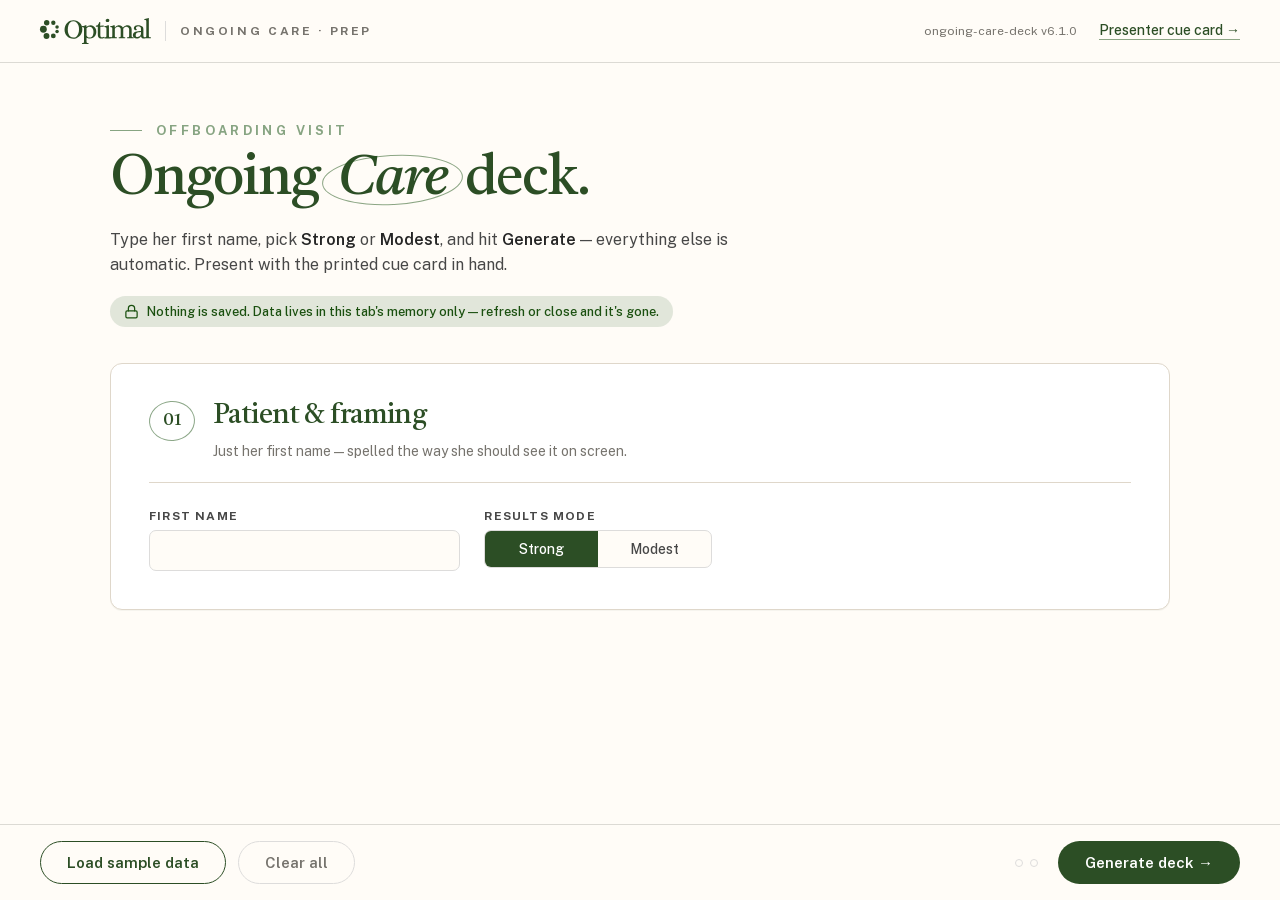
==== commit 578f9f8a: "Ongoing Care v6.1: halftone forest path (slide 1) + her Foundation receipt (slide 2) Peter picked th" ====
--- a/graduation-ongoing-care/index.html
+++ b/graduation-ongoing-care/index.html
@@ -415,6 +415,15 @@
   }
   .g1 .photo-tag .dot { width: 6px; height: 6px; border-radius: 50%; background: var(--forest-500); }
 
+  /* the halftone forest: footage → WebGL dot screen (app.js · forestHalftone) */
+  .g1 .g1-forest { background: #0B160C; }
+  .g1 .g1-video { position: absolute; inset: 0; width: 100%; height: 100%; object-fit: cover; opacity: 0; }
+  .g1 .g1-dots { position: absolute; inset: 0; width: 100%; height: 100%; z-index: 1; }
+  .g1 .g1-forest .grain { opacity: .12; }
+  .g1 .g1-still { position: absolute; inset: 0; width: 100%; height: 100%; object-fit: cover; z-index: 2; display: none; }
+  .g1 .g1-forest.still .g1-still { display: block; }
+  .g1 .g1-forest .photo-tag { background: rgba(255,252,247,.9); }
+
   /* ════════════ Slide 2 — Where you started (photo + waffle infographic) ════════════ */
   .g2 .slide-frame { padding-bottom: 110px; }
   .g2 .cols { display: grid; grid-template-columns: 1fr 1.05fr; gap: 70px; flex: 1; min-height: 0; margin-top: 38px; align-items: stretch; }
@@ -795,63 +804,90 @@
   @keyframes st5Draw { to { transform: scaleY(1); } }
   @keyframes st5Ping { 0% { opacity: .7; transform: scale(1); } 100% { opacity: 0; transform: scale(1.9); } }
 
-  /* day/night visualizer — colours, positions and copy are driven per frame
-     by app.js (dayNight); CSS only sets the frame, type and glass */
-  .g5 .dn-card {
-    --dn-ink: #1F3A1A; --dn-ink-soft: rgba(31,58,26,.62);
-    --dn-glass: rgba(255,252,247,.58); --dn-glass-line: rgba(255,255,255,.55);
-    --dn-p: 0;
-    position: relative; margin: 0; border-radius: 22px; overflow: hidden;
-    background: #12261B; isolation: isolate;
+  /* the receipt — HTML so the type stays crisp; feeds out of a printer slot */
+  .g5 .rc-stage {
+    position: relative; margin: 0; border-radius: 22px; overflow: hidden; isolation: isolate;
+    background:
+      radial-gradient(90% 70% at 18% 0%, rgba(255,252,247,.09), rgba(255,252,247,0) 60%),
+      linear-gradient(150deg, #2C4E25 0%, #1F3A1A 48%, #13240F 100%);
     box-shadow: var(--shadow-photo);
   }
-  .g5 .dn-card::after { content: ""; position: absolute; inset: 0; border-radius: inherit; box-shadow: inset 0 0 0 1px rgba(28,49,24,.10); pointer-events: none; z-index: 4; }
-  .g5 .dn-svg { position: absolute; inset: 0; width: 100%; height: 100%; display: block; }
-  .g5 .dn-hill { transition: none; }
-  .g5 .dn-h1 { fill: #A9BFA2; } .g5 .dn-h2 { fill: #87A27F; } .g5 .dn-h3 { fill: #5F7F58; }
-  .g5 .dn-cloud ellipse { fill: var(--dn-cloud, #FFFFFF); }
-  .g5 .dn-stars circle { fill: #F4F1E8; }
-  .g5.play .dn-stars circle { animation: dnTwinkle var(--tw-d, 3.2s) ease-in-out infinite alternate; animation-delay: var(--tw, 0s); }
-  @keyframes dnTwinkle { from { opacity: .25; } to { opacity: 1; } }
-  .g5 .dn-hud { position: absolute; left: 40px; top: 34px; z-index: 3; color: var(--dn-ink); }
-  .g5 .dn-clock { display: flex; align-items: baseline; gap: 10px; font-family: var(--font-sans); font-variant-numeric: tabular-nums; font-feature-settings: "tnum" 1, "lnum" 1; }
-  .g5 .dn-time { font-size: 76px; font-weight: 300; letter-spacing: -0.04em; line-height: 1; }
-  .g5 .dn-ampm { font-size: 20px; font-weight: 600; letter-spacing: 0.12em; color: var(--dn-ink-soft); }
-  .g5 .dn-phase { margin-top: 6px; font-family: var(--font-display); font-style: italic; font-size: 32px; letter-spacing: -0.02em; }
-  .g5 .dn-kicker {
-    position: absolute; right: 40px; top: 44px; z-index: 3;
-    font-family: var(--font-sans); font-size: 13px; font-weight: 700;
-    letter-spacing: 0.22em; text-transform: uppercase; color: var(--dn-ink-soft);
-  }
-  .g5 .dn-cap {
-    position: absolute; left: 24px; right: 24px; bottom: 24px; z-index: 3;
-    padding: 22px 28px 18px; border-radius: 16px;
-    background: var(--dn-glass); border: 1px solid var(--dn-glass-line);
-    backdrop-filter: blur(16px) saturate(1.25); -webkit-backdrop-filter: blur(16px) saturate(1.25);
-    color: var(--dn-ink);
-  }
-  .g5 .dn-line {
-    font-family: var(--font-display); font-style: italic; font-size: 27px; line-height: 1.25;
-    letter-spacing: -0.015em; min-height: 34px;
-    transition: opacity 380ms ease, transform 380ms ease;
-  }
-  .g5 .dn-line.swap { opacity: 0; transform: translateY(6px); }
-  .g5 .dn-track {
-    position: relative; margin-top: 18px; height: 4px; border-radius: 4px;
-    background: linear-gradient(90deg, #12261B 0%, #12261B 18%, #F2B58A 26%, #CFE0E3 34%, #E9EFEA 50%, #CFE0E3 66%, #F0A272 76%, #12261B 86%, #12261B 100%);
+  .g5 .rc-stage::after { content: ""; position: absolute; inset: 0; border-radius: inherit; box-shadow: inset 0 0 0 1px rgba(255,255,255,.06); pointer-events: none; }
+  .g5 .rc-slot {
+    position: absolute; left: 50%; top: 58px; width: 560px; height: 16px; margin-left: -280px; z-index: 3;
+    border-radius: 8px; background: #091408;
+    box-shadow: inset 0 3px 6px rgba(0,0,0,.7), 0 1px 0 rgba(255,255,255,.10);
+  }
+  .g5 .rc-clip {
+    position: absolute; left: 0; right: 0; top: 66px; bottom: 0; overflow: hidden; z-index: 2;
+    filter: drop-shadow(0 22px 26px rgba(0,0,0,.38)) drop-shadow(0 2px 3px rgba(0,0,0,.25));
+  }
+  .g5 .rc-paper {
+    --paper: #FFFDF8;
+    position: relative; width: 500px; margin: 0 auto; padding: 34px 42px 30px;
+    background: linear-gradient(to bottom, #FFFDF8 0%, #FBF7EE 100%);
+    color: var(--grey-800);
+  }
+  .g5 .rc-paper::after {   /* torn, perforated bottom edge */
+    content: ""; position: absolute; left: 0; right: 0; bottom: -10px; height: 10px;
+    background:
+      linear-gradient(-45deg, transparent 7px, #FBF7EE 0) 0 0 / 14px 10px repeat-x,
+      linear-gradient(45deg, transparent 7px, #FBF7EE 0) 0 0 / 14px 10px repeat-x;
+  }
+  .g5 .rc-head { display: flex; align-items: center; justify-content: center; gap: 12px; }
+  .g5 .rc-mark { width: 30px; height: 30px; fill: var(--forest-700); }
+  .g5 .rc-word { font-family: var(--font-display); font-size: 34px; letter-spacing: -0.02em; color: var(--forest-700); line-height: 1; }
+  .g5 .rc-kick {
+    margin-top: 12px; text-align: center; font-family: var(--font-sans); font-size: 11.5px; font-weight: 700;
+    letter-spacing: 0.2em; text-transform: uppercase; color: var(--grey-500);
+  }
+  .g5 .rc-rule { margin: 18px 0; border-top: 1.5px dashed var(--bone-200); }
+  .g5 .rc-who { display: flex; justify-content: space-between; align-items: baseline; }
+  .g5 .rc-name { font-family: var(--font-display); font-style: italic; font-size: 28px; color: var(--forest-700); }
+  .g5 .rc-date { font-family: var(--font-sans); font-size: 15px; font-weight: 500; color: var(--grey-600); font-variant-numeric: tabular-nums; }
+  .g5 .rc-items li { display: flex; align-items: center; gap: 14px; padding: 10px 0; }
+  .g5 .rc-items .n { flex: none; width: 24px; font-family: var(--font-sans); font-size: 12px; font-weight: 700; letter-spacing: 0.08em; color: var(--forest-500); font-variant-numeric: tabular-nums; }
+  .g5 .rc-items .t { font-family: var(--font-sans); font-size: 18px; font-weight: 500; color: var(--grey-800); white-space: nowrap; }
+  .g5 .rc-items i { flex: 1; align-self: flex-end; margin-bottom: 7px; border-bottom: 1.5px dotted var(--bone-200); }
+  .g5 .rc-items .ck { flex: none; width: 22px; height: 16px; }
+  .g5 .rc-items .ck path { fill: none; stroke: var(--forest-700); stroke-width: 2.6; stroke-linecap: round; stroke-linejoin: round; stroke-dasharray: 1; stroke-dashoffset: 0; }
+  .g5 .rc-total {
+    margin-top: 12px; padding-top: 16px; border-top: 1.5px solid var(--grey-800);
+    display: flex; justify-content: space-between; align-items: flex-end;
+  }
+  .g5 .rc-total .k { font-family: var(--font-sans); font-size: 13px; font-weight: 700; letter-spacing: 0.22em; text-transform: uppercase; color: var(--grey-800); }
+  .g5 .rc-total .s { margin-top: 4px; font-family: var(--font-sans); font-size: 14px; color: var(--grey-500); }
+  .g5 .rc-total b { font-family: var(--font-display); font-weight: 400; font-size: 44px; line-height: 1; letter-spacing: -0.02em; color: var(--forest-700); font-variant-numeric: lining-nums tabular-nums; }
+  .g5 .rc-foot { margin-top: 14px; display: flex; align-items: center; justify-content: space-between; gap: 24px; }
+  .g5 .rc-bar {
+    flex: 1; height: 46px;
+    background: repeating-linear-gradient(90deg,
+      #252525 0 2px, transparent 2px 4px, #252525 4px 5px, transparent 5px 8px, #252525 8px 11px, transparent 11px 12px,
+      #252525 12px 13px, transparent 13px 16px, #252525 16px 18px, transparent 18px 19px, #252525 19px 20px, transparent 20px 23px);
     opacity: .9;
   }
-  .g5 .dn-head {
-    position: absolute; top: 50%; left: calc(var(--dn-p) * 100%);
-    width: 16px; height: 16px; margin: -8px 0 0 -8px; border-radius: 50%;
-    background: #FFFCF7; border: 2px solid var(--dn-ink);
-    box-shadow: 0 2px 8px rgba(0,0,0,.25);
-  }
-  .g5 .dn-ticks {
-    margin-top: 12px; display: flex; justify-content: space-between;
-    font-family: var(--font-sans); font-size: 12px; font-weight: 700;
-    letter-spacing: 0.16em; text-transform: uppercase; color: var(--dn-ink-soft);
-  }
+  .g5 .rc-stamp {
+    position: relative; flex: none; width: 136px; height: 136px; margin-right: -6px; border-radius: 50%;
+    display: flex; flex-direction: column; align-items: center; justify-content: center; gap: 3px;
+    border: 3.5px solid var(--terracotta-600); color: var(--terracotta-600);
+    box-shadow: inset 0 0 0 5px rgba(255,253,248,.9), inset 0 0 0 6.5px var(--terracotta-600);
+    transform: rotate(-14deg); opacity: .88; mix-blend-mode: multiply;
+    -webkit-mask: url("data:image/svg+xml,%3Csvg xmlns='http://www.w3.org/2000/svg' width='160' height='160'%3E%3Cfilter id='n'%3E%3CfeTurbulence type='fractalNoise' baseFrequency='.9' numOctaves='2'/%3E%3CfeColorMatrix values='0 0 0 0 0 0 0 0 0 0 0 0 0 0 0 0 0 0 -2.4 2.1'/%3E%3C/filter%3E%3Crect width='160' height='160' filter='url(%23n)'/%3E%3C/svg%3E");
+            mask: url("data:image/svg+xml,%3Csvg xmlns='http://www.w3.org/2000/svg' width='160' height='160'%3E%3Cfilter id='n'%3E%3CfeTurbulence type='fractalNoise' baseFrequency='.9' numOctaves='2'/%3E%3CfeColorMatrix values='0 0 0 0 0 0 0 0 0 0 0 0 0 0 0 0 0 0 -2.4 2.1'/%3E%3C/filter%3E%3Crect width='160' height='160' filter='url(%23n)'/%3E%3C/svg%3E");
+  }
+  .g5 .rc-stamp span { font-family: var(--font-sans); font-size: 10.5px; font-weight: 700; letter-spacing: 0.26em; text-transform: uppercase; }
+  .g5 .rc-stamp b { font-family: var(--font-sans); font-size: 17.5px; font-weight: 800; letter-spacing: 0.12em; text-transform: uppercase; }
+
+  /* motion: feed (stepped like a printer) → ticks draw one by one → the stamp lands */
+  .g5 .rc-paper { transform: translateY(-104%); }
+  .g5.play .rc-paper { animation: rcFeed 1500ms steps(14, end) .45s forwards, rcKnock 260ms ease-out 3.55s 1; }
+  @keyframes rcFeed { to { transform: translateY(0); } }
+  @keyframes rcKnock { 0%, 100% { transform: translateY(0); } 40% { transform: translateY(3px); } }
+  .g5 .rc-items .ck path { stroke-dashoffset: 1; }
+  .g5.play .rc-items .ck path { animation: slDraw 300ms cubic-bezier(.3,.6,.2,1) forwards; animation-delay: calc(2.05s + var(--i) * .2s); }
+  .g5 .rc-stamp { opacity: 0; transform: rotate(-14deg) scale(1.7); }
+  .g5.play .rc-stamp { animation: rcStamp 300ms cubic-bezier(.5,0,.75,0) 3.35s forwards; }
+  @keyframes rcStamp { to { opacity: .88; transform: rotate(-14deg) scale(1); } }
 
   /* ════════════ Slide 3 — The moving target (light; the 3-D hypothalamus) ════════════ */
   .g35 {
@@ -1396,7 +1432,7 @@
     .g2 .waffle i, .g2 .stat-num, .g2 .cat-kicker, .g2 .catlist li,
     .g3 .delta-stat, .g3 .track .span, .g3 .track .pip.was, .g3 .track .pip.is,
     .sl-path, .sl-dot, .sl-lab,
-    .g5 .st5-body, .g5 .dn-stars circle,
+    .g5 .st5-body,
     .g6 .fork-node, .g6 .or-badge, .g6 .fb, .g6 .fdot,
     .g6 .yr-dot, .g6 .yr-when, .g6 .yr-title, .g6 .yr-who, .g6 .incl li, .g6 .path.alt,
     .g8 .check li .ck, .g8 .check li .ct,
@@ -1424,6 +1460,9 @@
     .g5 .st5-node::after { animation: none !important; opacity: 0 !important; }
     .g5 .st5-line b { animation: none !important; transform: scaleY(1) !important; }
     .g35 .prog { animation: none !important; transform: scaleX(0) !important; }
+    .g5 .rc-paper { animation: none !important; transform: none !important; }
+    .g5 .rc-items .ck path { animation: none !important; stroke-dashoffset: 0 !important; }
+    .g5 .rc-stamp { animation: none !important; opacity: .88 !important; transform: rotate(-14deg) !important; }
     .g6 .fb { stroke-dashoffset: 0 !important; }
     .g6 .yr-rail b { animation: none !important; transform: scaleX(1) !important; }
     .g8 .tick path { animation: none !important; stroke-dashoffset: 0 !important; }
@@ -1434,17 +1473,19 @@
     .g9::before { animation: none !important; transform: none !important; }
     .kb { animation: none !important; transform: none !important; }
     .g1 .photo, .g2 .photo-side, .g3 .callout, .g4 .map-card,
-    .g5 .dn-card, .g5 .st5-node, .g6 .path, .g6 .fork-node span,
+    .g5 .rc-stage, .g5 .st5-node, .g6 .path, .g6 .fork-node span,
     .g7 .g7-photo, .g7 .early, .g8 .booknow { box-shadow: none !important; }
+    .g1 .g1-still { display: block !important; }
   }
 
   @media (prefers-reduced-motion: reduce) {
+    .g1 .g1-still { display: block !important; }
     .ar, .ap,
     .g1 .g1-eyebrow::before,
     .g2 .waffle i, .g2 .stat-num, .g2 .cat-kicker, .g2 .catlist li,
     .g3 .delta-stat, .g3 .track .span, .g3 .track .pip.was, .g3 .track .pip.is,
     .sl-path, .sl-dot, .sl-lab,
-    .g5 .st5-body, .g5 .dn-stars circle,
+    .g5 .st5-body,
     .g6 .fork-node, .g6 .or-badge, .g6 .fb, .g6 .fdot,
     .g6 .yr-dot, .g6 .yr-when, .g6 .yr-title, .g6 .yr-who, .g6 .incl li, .g6 .path.alt,
     .g8 .check li .ck, .g8 .check li .ct,
@@ -1472,6 +1513,9 @@
     .g5 .st5-node::after { animation: none !important; opacity: 0 !important; }
     .g5 .st5-line b { animation: none !important; transform: scaleY(1) !important; }
     .g35 .prog { animation: none !important; transform: scaleX(0) !important; }
+    .g5 .rc-paper { animation: none !important; transform: none !important; }
+    .g5 .rc-items .ck path { animation: none !important; stroke-dashoffset: 0 !important; }
+    .g5 .rc-stamp { animation: none !important; opacity: .88 !important; transform: rotate(-14deg) !important; }
     .g6 .fb { stroke-dashoffset: 0 !important; }
     .g6 .yr-rail b { animation: none !important; transform: scaleX(1) !important; }
     .g8 .tick path { animation: none !important; stroke-dashoffset: 0 !important; }
@@ -1722,10 +1766,15 @@
           </div>
         </div>
       </div>
-      <div class="photo ap" style="--d:.1s">
-        <img class="kb" style="--kb-s:1.05; --kb-x:-1%; --kb-dur:30s" src="../assets/images/clinic-reception-desk.webp" alt="Optimal Clinic reception desk in Barrie — brass bell and nameplate">
+      <!-- The path forward: brand forest footage (the logo sting's fog-to-sun plate)
+           printed live through a halftone screen — fog at entry, the sun breaks
+           through as the slide plays (app.js · forestHalftone). -->
+      <div class="photo g1-forest ap" style="--d:.1s" role="img" aria-label="A forest path at dawn, the sun breaking through the fog">
+        <video class="g1-video" muted playsinline preload="auto" src="../assets/video/forest-dawn.mp4" aria-hidden="true"></video>
+        <canvas class="g1-dots" aria-hidden="true"></canvas>
+        <img class="g1-still" src="../assets/images/forest-dawn-halftone.webp" alt="" aria-hidden="true">
         <i class="grain" aria-hidden="true"></i>
-        <div class="photo-tag ar" style="--d:.6s"><span class="dot"></span>Your clinic &middot; Barrie, ON</div>
+        <div class="photo-tag ar" style="--d:.6s"><span class="dot"></span>The path forward &middot; Barrie, ON</div>
       </div>
     </div>
     <div class="print-foot" data-bind="print_foot"></div>
@@ -1858,9 +1907,9 @@
           <li class="st5" style="--n:1">
             <div class="st5-rail"><span class="st5-node">2</span><i class="st5-line"><b></b></i></div>
             <div class="st5-body">
-              <div class="st5-kick">Your rhythm</div>
-              <h3>Monitoring that reads your rhythm</h3>
-              <p>Symptoms, labs, and body composition — tracked at every step.</p>
+              <div class="st5-kick">Your data</div>
+              <h3>Monitoring at every step</h3>
+              <p>Symptoms, labs, and body composition — tracked visit by visit.</p>
             </div>
           </li>
           <li class="st5" style="--n:2">
@@ -1874,55 +1923,38 @@
         </ol>
         </div>
 
-        <!-- Day/night visualizer: one day in ~28 s, sunrise → noon → dusk →
-             night, looping while the slide is up (app.js · dayNight). -->
-        <figure class="dn-card ap" style="--d:.12s" aria-label="An animated day cycling from morning to night">
-          <svg class="dn-svg" viewBox="0 0 860 860" preserveAspectRatio="xMidYMid slice" aria-hidden="true">
-            <defs>
-              <linearGradient id="dnSky" x1="0" y1="0" x2="0" y2="1">
-                <stop offset="0" stop-color="#BFD6DA"/><stop offset=".58" stop-color="#DCE7E2"/><stop offset="1" stop-color="#F6EFE2"/>
-              </linearGradient>
-              <radialGradient id="dnSunHalo"><stop offset="0" stop-color="#FFE3B0" stop-opacity=".95"/><stop offset=".35" stop-color="#FFD08A" stop-opacity=".38"/><stop offset="1" stop-color="#FFD08A" stop-opacity="0"/></radialGradient>
-              <radialGradient id="dnSunDisc" cx=".4" cy=".38"><stop offset="0" stop-color="#FFF6E2"/><stop offset=".7" stop-color="#FFD58E"/><stop offset="1" stop-color="#F6B45E"/></radialGradient>
-              <radialGradient id="dnMoonHalo"><stop offset="0" stop-color="#E6EEF0" stop-opacity=".55"/><stop offset=".4" stop-color="#C9D8DA" stop-opacity=".16"/><stop offset="1" stop-color="#C9D8DA" stop-opacity="0"/></radialGradient>
-              <radialGradient id="dnGlow" cx=".5" cy="1" r=".75"><stop offset="0" stop-color="#F7A46E" stop-opacity=".9"/><stop offset=".45" stop-color="#F2B98E" stop-opacity=".35"/><stop offset="1" stop-color="#F2B98E" stop-opacity="0"/></radialGradient>
-              <mask id="dnMoonCut"><rect x="-60" y="-60" width="120" height="120" fill="#fff"/><circle cx="13" cy="-9" r="27" fill="#000"/></mask>
-              <filter id="dnSoft" x="-30%" y="-60%" width="160%" height="220%"><feGaussianBlur stdDeviation="7"/></filter>
-            </defs>
-            <rect class="dn-skyrect" width="860" height="860" fill="url(#dnSky)"/>
-            <g class="dn-stars"></g>
-            <ellipse class="dn-glow" cx="430" cy="700" rx="600" ry="300" fill="url(#dnGlow)" opacity="0"/>
-            <path class="dn-path" d="M 40 760 A 390 560 0 0 1 820 760" fill="none" stroke="#FFFFFF" stroke-width="2.5" stroke-linecap="round" stroke-dasharray="0.1 11"/>
-            <g class="dn-ticks-arc"></g>
-            <g class="dn-sun">
-              <circle r="150" fill="url(#dnSunHalo)"/>
-              <circle r="38" fill="url(#dnSunDisc)"/>
-            </g>
-            <g class="dn-moon" opacity="0">
-              <circle r="120" fill="url(#dnMoonHalo)"/>
-              <g mask="url(#dnMoonCut)"><circle r="30" fill="#F4F1E8"/></g>
-            </g>
-            <g class="dn-clouds" filter="url(#dnSoft)">
-              <g class="dn-cloud" data-y="250" data-s="1"><ellipse cx="0" cy="0" rx="86" ry="22"/><ellipse cx="-30" cy="-14" rx="46" ry="26"/><ellipse cx="26" cy="-18" rx="40" ry="24"/></g>
-              <g class="dn-cloud" data-y="350" data-s=".7"><ellipse cx="0" cy="0" rx="110" ry="20"/><ellipse cx="34" cy="-12" rx="52" ry="22"/></g>
-              <g class="dn-cloud" data-y="190" data-s=".45"><ellipse cx="0" cy="0" rx="64" ry="14"/><ellipse cx="-18" cy="-9" rx="34" ry="16"/></g>
-            </g>
-            <g transform="translate(0 200)">
-            <path class="dn-hill dn-h1" d="M0 478 C 120 448 230 452 330 470 C 450 492 560 440 680 446 C 760 450 820 466 860 474 L 860 660 L 0 660 Z"/>
-            <path class="dn-hill dn-h2" d="M0 520 C 110 498 210 500 300 516 C 420 538 520 506 640 500 C 740 496 810 512 860 522 L 860 660 L 0 660 Z"/>
-            <path class="dn-hill dn-h3" d="M0 566 C 140 542 260 550 380 568 C 500 586 620 560 740 556 C 800 554 840 560 860 566 L 860 660 L 0 660 Z"/>
-            </g>
-          </svg>
-          <div class="dn-hud">
-            <div class="dn-clock"><span class="dn-time">5:00</span><span class="dn-ampm">AM</span></div>
-            <div class="dn-phase">Morning</div>
+        <!-- The receipt: her six Foundation steps (the Foundation deck's 6-step
+             journey), itemised and stamped. It feeds out of the slot on entry. -->
+        <figure class="rc-stage ap" style="--d:.12s" aria-label="Your Foundation Program receipt: six of six steps complete">
+          <div class="rc-slot" aria-hidden="true"></div>
+          <div class="rc-clip">
+            <div class="rc-paper">
+              <div class="rc-head">
+                <svg class="rc-mark" viewBox="50 95 300 300" aria-hidden="true"><circle cx="102.8" cy="242.4" r="49.4"/><circle cx="150.8" cy="148.6" r="39.2"/><circle cx="246.4" cy="148.4" r="31.4"/><circle cx="300.2" cy="210.7" r="25.4"/><circle cx="300.2" cy="274" r="25.4"/><circle cx="246.1" cy="339.2" r="34.6"/><circle cx="147.7" cy="339" r="42.4"/></svg>
+                <span class="rc-word">Optimal</span>
+              </div>
+              <div class="rc-kick">Foundation Program · Menopause &amp; Perimenopause</div>
+              <div class="rc-rule"></div>
+              <div class="rc-who"><span class="rc-name" data-bind="first_name"></span><span class="rc-date" data-bind="grad_date"></span></div>
+              <div class="rc-rule"></div>
+              <ol class="rc-items">
+                <li style="--i:0"><span class="n">01</span><span class="t">Initial phone call</span><i></i><svg class="ck" viewBox="0 0 22 16" aria-hidden="true"><path d="M2 8.5l5.5 5L20 2" pathLength="1"/></svg></li>
+                <li style="--i:1"><span class="n">02</span><span class="t">Onboarding · InBody scan</span><i></i><svg class="ck" viewBox="0 0 22 16" aria-hidden="true"><path d="M2 8.5l5.5 5L20 2" pathLength="1"/></svg></li>
+                <li style="--i:2"><span class="n">03</span><span class="t">Comprehensive bloodwork</span><i></i><svg class="ck" viewBox="0 0 22 16" aria-hidden="true"><path d="M2 8.5l5.5 5L20 2" pathLength="1"/></svg></li>
+                <li style="--i:3"><span class="n">04</span><span class="t">NP consultation · 60 min</span><i></i><svg class="ck" viewBox="0 0 22 16" aria-hidden="true"><path d="M2 8.5l5.5 5L20 2" pathLength="1"/></svg></li>
+                <li style="--i:4"><span class="n">05</span><span class="t">Follow-up · dose review</span><i></i><svg class="ck" viewBox="0 0 22 16" aria-hidden="true"><path d="M2 8.5l5.5 5L20 2" pathLength="1"/></svg></li>
+                <li style="--i:5"><span class="n">06</span><span class="t">Follow-up · InBody repeat</span><i></i><svg class="ck" viewBox="0 0 22 16" aria-hidden="true"><path d="M2 8.5l5.5 5L20 2" pathLength="1"/></svg></li>
+              </ol>
+              <div class="rc-total">
+                <div><div class="k">Complete</div><div class="s">Twelve weeks · every step earned</div></div>
+                <b><span class="rc-count">6</span> / 6</b>
+              </div>
+              <div class="rc-foot">
+                <div class="rc-bar" aria-hidden="true"></div>
+                <div class="rc-stamp" aria-hidden="true"><span>Optimal</span><b>Graduated</b><span data-bind="grad_year"></span></div>
+              </div>
+            </div>
           </div>
-          <div class="dn-kicker">A day in your rhythm</div>
-          <figcaption class="dn-cap">
-            <p class="dn-line">Cortisol peaks soon after you wake — energy comes up.</p>
-            <div class="dn-track"><i class="dn-fill"></i><span class="dn-head"></span></div>
-            <div class="dn-ticks"><span>12 AM</span><span>6 AM</span><span>Noon</span><span>6 PM</span><span>12 AM</span></div>
-          </figcaption>
         </figure>
       </div>
     </div>
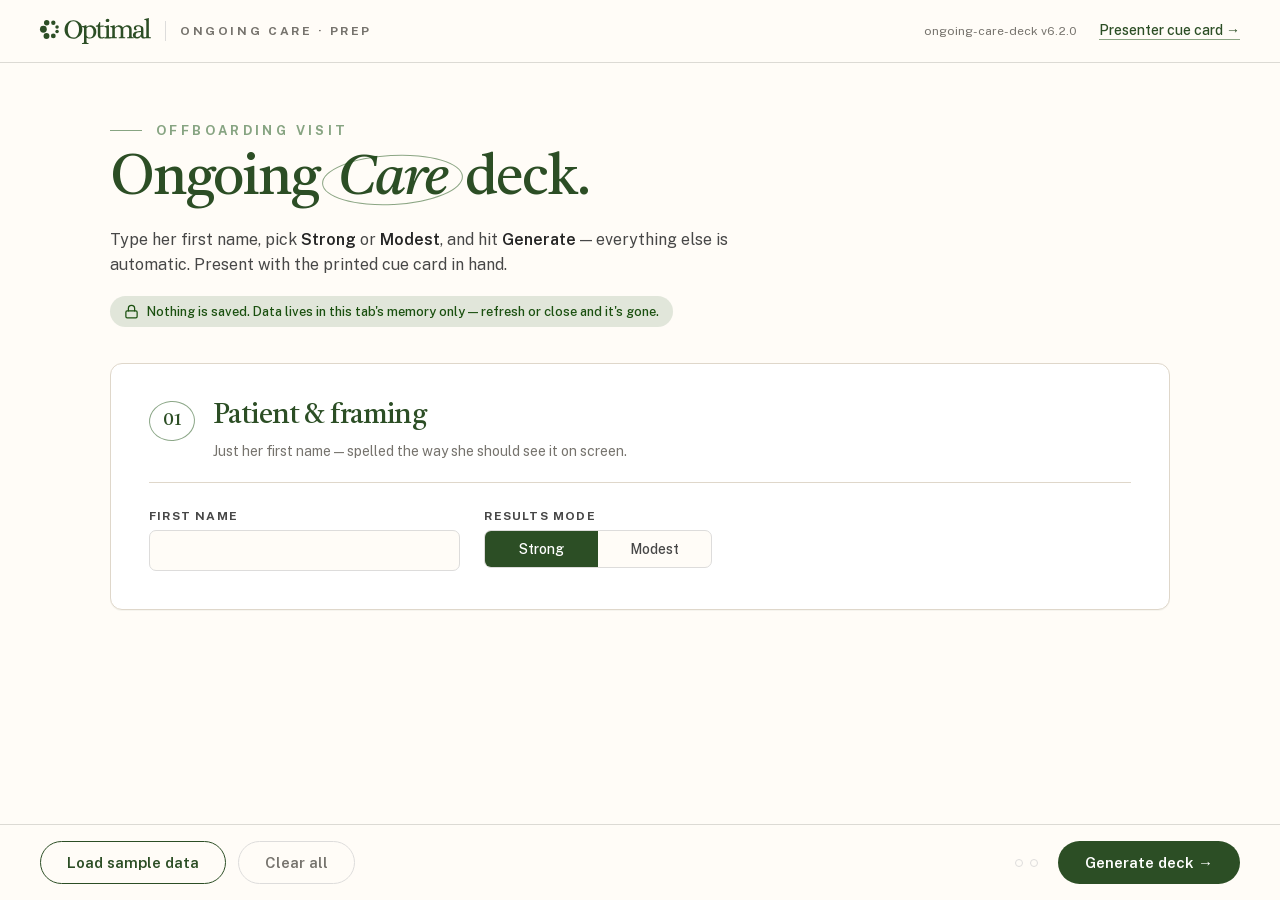
==== commit c4d18eb9: "Ongoing Care v6.2: plain forest video, smoother receipt, savings sticker, year before price, living " ====
--- a/graduation-ongoing-care/index.html
+++ b/graduation-ongoing-care/index.html
@@ -415,12 +415,10 @@
   }
   .g1 .photo-tag .dot { width: 6px; height: 6px; border-radius: 50%; background: var(--forest-500); }
 
-  /* the halftone forest: footage → WebGL dot screen (app.js · forestHalftone) */
-  .g1 .g1-forest { background: #0B160C; }
-  .g1 .g1-video { position: absolute; inset: 0; width: 100%; height: 100%; object-fit: cover; opacity: 0; }
-  .g1 .g1-dots { position: absolute; inset: 0; width: 100%; height: 100%; z-index: 1; }
-  .g1 .g1-forest .grain { opacity: .12; }
-  .g1 .g1-still { position: absolute; inset: 0; width: 100%; height: 100%; object-fit: cover; z-index: 2; display: none; }
+  /* the forest footage: plays once on entry (app.js · forestVideo) */
+  .g1 .g1-forest { background: #1C2A1A; }
+  .g1 .g1-video { position: absolute; inset: 0; width: 100%; height: 100%; object-fit: cover; }
+  .g1 .g1-still { position: absolute; inset: 0; width: 100%; height: 100%; object-fit: cover; z-index: 1; display: none; }
   .g1 .g1-forest.still .g1-still { display: block; }
   .g1 .g1-forest .photo-tag { background: rgba(255,252,247,.9); }
 
@@ -818,15 +816,16 @@
     border-radius: 8px; background: #091408;
     box-shadow: inset 0 3px 6px rgba(0,0,0,.7), 0 1px 0 rgba(255,255,255,.10);
   }
-  .g5 .rc-clip {
-    position: absolute; left: 0; right: 0; top: 66px; bottom: 0; overflow: hidden; z-index: 2;
-    filter: drop-shadow(0 22px 26px rgba(0,0,0,.38)) drop-shadow(0 2px 3px rgba(0,0,0,.25));
-  }
+  .g5 .rc-clip { position: absolute; left: 0; right: 0; top: 66px; bottom: 0; overflow: hidden; z-index: 2; }
   .g5 .rc-paper {
     --paper: #FFFDF8;
     position: relative; width: 500px; margin: 0 auto; padding: 34px 42px 30px;
     background: linear-gradient(to bottom, #FFFDF8 0%, #FBF7EE 100%);
     color: var(--grey-800);
+    /* the shadow lives on the moving layer itself, so the feed is a pure
+       composited translate (a filter on the clip would re-render every frame) */
+    filter: drop-shadow(0 22px 26px rgba(0,0,0,.38)) drop-shadow(0 2px 3px rgba(0,0,0,.25));
+    will-change: transform;
   }
   .g5 .rc-paper::after {   /* torn, perforated bottom edge */
     content: ""; position: absolute; left: 0; right: 0; bottom: -10px; height: 10px;
@@ -871,7 +870,7 @@
     display: flex; flex-direction: column; align-items: center; justify-content: center; gap: 3px;
     border: 3.5px solid var(--terracotta-600); color: var(--terracotta-600);
     box-shadow: inset 0 0 0 5px rgba(255,253,248,.9), inset 0 0 0 6.5px var(--terracotta-600);
-    transform: rotate(-14deg); opacity: .88; mix-blend-mode: multiply;
+    transform: rotate(-14deg); opacity: .88; will-change: transform, opacity;
     -webkit-mask: url("data:image/svg+xml,%3Csvg xmlns='http://www.w3.org/2000/svg' width='160' height='160'%3E%3Cfilter id='n'%3E%3CfeTurbulence type='fractalNoise' baseFrequency='.9' numOctaves='2'/%3E%3CfeColorMatrix values='0 0 0 0 0 0 0 0 0 0 0 0 0 0 0 0 0 0 -2.4 2.1'/%3E%3C/filter%3E%3Crect width='160' height='160' filter='url(%23n)'/%3E%3C/svg%3E");
             mask: url("data:image/svg+xml,%3Csvg xmlns='http://www.w3.org/2000/svg' width='160' height='160'%3E%3Cfilter id='n'%3E%3CfeTurbulence type='fractalNoise' baseFrequency='.9' numOctaves='2'/%3E%3CfeColorMatrix values='0 0 0 0 0 0 0 0 0 0 0 0 0 0 0 0 0 0 -2.4 2.1'/%3E%3C/filter%3E%3Crect width='160' height='160' filter='url(%23n)'/%3E%3C/svg%3E");
   }
@@ -880,14 +879,18 @@
 
   /* motion: feed (stepped like a printer) → ticks draw one by one → the stamp lands */
   .g5 .rc-paper { transform: translateY(-104%); }
-  .g5.play .rc-paper { animation: rcFeed 1500ms steps(14, end) .45s forwards, rcKnock 260ms ease-out 3.55s 1; }
+  .g5.play .rc-paper { animation: rcFeed 1600ms cubic-bezier(.22,1,.36,1) .4s forwards, rcKnock 380ms cubic-bezier(.3,.7,.3,1) 3.6s 1; }
   @keyframes rcFeed { to { transform: translateY(0); } }
-  @keyframes rcKnock { 0%, 100% { transform: translateY(0); } 40% { transform: translateY(3px); } }
+  @keyframes rcKnock { 0%, 100% { transform: translateY(0); } 35% { transform: translateY(2.5px); } }
   .g5 .rc-items .ck path { stroke-dashoffset: 1; }
-  .g5.play .rc-items .ck path { animation: slDraw 300ms cubic-bezier(.3,.6,.2,1) forwards; animation-delay: calc(2.05s + var(--i) * .2s); }
+  .g5.play .rc-items .ck path { animation: slDraw 380ms cubic-bezier(.4,0,.2,1) forwards; animation-delay: calc(1.9s + var(--i) * .22s); }
   .g5 .rc-stamp { opacity: 0; transform: rotate(-14deg) scale(1.7); }
-  .g5.play .rc-stamp { animation: rcStamp 300ms cubic-bezier(.5,0,.75,0) 3.35s forwards; }
-  @keyframes rcStamp { to { opacity: .88; transform: rotate(-14deg) scale(1); } }
+  .g5.play .rc-stamp { animation: rcStamp 520ms cubic-bezier(.2,.8,.2,1) 3.3s forwards; }
+  @keyframes rcStamp {
+    0%   { opacity: 0;   transform: rotate(-20deg) scale(1.55); }
+    55%  { opacity: .9;  transform: rotate(-13deg) scale(.95); }
+    100% { opacity: .88; transform: rotate(-14deg) scale(1); }
+  }
 
   /* ════════════ Slide 3 — The moving target (light; the 3-D hypothalamus) ════════════ */
   .g35 {
@@ -1178,6 +1181,36 @@
   .g7 .e-row b { font-family: var(--font-display); font-weight: 400; font-size: 52px; line-height: 1; letter-spacing: -0.03em; color: var(--cream-50); font-variant-numeric: lining-nums; }
   .g7 .e-row span { font-family: var(--font-sans); font-size: 23px; color: rgba(255,252,247,.84); letter-spacing: -0.01em; }
   .g7 .e-row strong { color: var(--cream-50); font-weight: 600; }
+
+  /* the savings sticker — slapped on the graduate-rate block at an angle */
+  .g7 .early { position: relative; }
+  .g7 .g7-sticker {
+    position: absolute; right: -26px; top: -92px; z-index: 3;
+    width: 168px; height: 168px; border-radius: 50%;
+    display: flex; flex-direction: column; align-items: center; justify-content: center; gap: 2px;
+    background:
+      radial-gradient(120% 120% at 28% 22%, rgba(255,255,255,.28), rgba(255,255,255,0) 45%),
+      linear-gradient(150deg, #D06A4B 0%, #C05A3C 55%, #A84A2F 100%);
+    color: #FFF7EE;
+    box-shadow: 0 1px 0 rgba(255,255,255,.35) inset, 0 -2px 0 rgba(0,0,0,.08) inset,
+                0 14px 26px -12px rgba(70,24,10,.55), 0 3px 6px rgba(70,24,10,.18);
+    transform: rotate(12deg);
+    will-change: transform, opacity;
+  }
+  .g7 .g7-sticker::before {   /* die-cut inner ring */
+    content: ""; position: absolute; inset: 9px; border-radius: 50%;
+    border: 1.5px dashed rgba(255,247,238,.5);
+  }
+  .g7 .g7-sticker .st-k { font-family: var(--font-sans); font-size: 14px; font-weight: 800; letter-spacing: 0.26em; text-transform: uppercase; }
+  .g7 .g7-sticker b { font-family: var(--font-display); font-weight: 400; font-size: 52px; line-height: 1; letter-spacing: -0.03em; font-variant-numeric: lining-nums; }
+  .g7 .g7-sticker .st-s { font-family: var(--font-sans); font-size: 12px; font-weight: 600; letter-spacing: 0.04em; color: rgba(255,247,238,.88); }
+  .g7 .g7-sticker { opacity: 0; transform: rotate(40deg) scale(.3); }
+  .g7.play .g7-sticker { animation: stickerOn 620ms cubic-bezier(.34,1.56,.64,1) 1.25s forwards; }
+  @keyframes stickerOn {
+    0%   { opacity: 0; transform: rotate(40deg) scale(.3); }
+    60%  { opacity: 1; transform: rotate(8deg) scale(1.08); }
+    100% { opacity: 1; transform: rotate(12deg) scale(1); }
+  }
 
   /* the value stack — a quiet receipt */
   .g7 .stack { margin-top: 30px; }
@@ -1318,6 +1351,8 @@
       linear-gradient(90deg, rgba(28,49,24,0.96) 0%, rgba(28,49,24,0.90) 30%, rgba(28,49,24,0.56) 50%, rgba(28,49,24,0.16) 68%, rgba(28,49,24,0) 84%),
       linear-gradient(to top, rgba(15,35,18,0.72) 0%, rgba(15,35,18,0) 20%);
   }
+  .g9 .g9-tex { position: absolute; inset: 0; width: 100%; height: 100%; pointer-events: none; opacity: 0; transition: opacity 1.2s ease .3s; }
+  .g9.play .g9-tex { opacity: 1; }
   .g9 .cols9 { flex: 1; min-height: 0; display: grid; grid-template-columns: 1fr; align-items: stretch; }
   .g9 .left9 { display: flex; flex-direction: column; min-height: 0; max-width: 940px; }
   .g9 .eyebrow { display: flex; align-items: center; gap: 14px; color: var(--forest-500); }
@@ -1423,7 +1458,7 @@
   }
   .g9 .print-foot { color: rgba(255,252,247,0.55); }
   @media print {
-    #prep, #navzones, #deck-utils { display: none !important; }
+    #prep, #navzones, #deck-utils, .g9 .g9-tex { display: none !important; }
     .print-foot { display: block; }
     deck-stage { visibility: visible; }
     /* animations must never hide content on paper */
@@ -1461,6 +1496,7 @@
     .g5 .st5-line b { animation: none !important; transform: scaleY(1) !important; }
     .g35 .prog { animation: none !important; transform: scaleX(0) !important; }
     .g5 .rc-paper { animation: none !important; transform: none !important; }
+    .g7 .g7-sticker { animation: none !important; opacity: 1 !important; transform: rotate(12deg) !important; }
     .g5 .rc-items .ck path { animation: none !important; stroke-dashoffset: 0 !important; }
     .g5 .rc-stamp { animation: none !important; opacity: .88 !important; transform: rotate(-14deg) !important; }
     .g6 .fb { stroke-dashoffset: 0 !important; }
@@ -1474,7 +1510,7 @@
     .kb { animation: none !important; transform: none !important; }
     .g1 .photo, .g2 .photo-side, .g3 .callout, .g4 .map-card,
     .g5 .rc-stage, .g5 .st5-node, .g6 .path, .g6 .fork-node span,
-    .g7 .g7-photo, .g7 .early, .g8 .booknow { box-shadow: none !important; }
+    .g7 .g7-photo, .g7 .early, .g8 .booknow, .g7 .g7-sticker { box-shadow: none !important; }
     .g1 .g1-still { display: block !important; }
   }
 
@@ -1514,6 +1550,7 @@
     .g5 .st5-line b { animation: none !important; transform: scaleY(1) !important; }
     .g35 .prog { animation: none !important; transform: scaleX(0) !important; }
     .g5 .rc-paper { animation: none !important; transform: none !important; }
+    .g7 .g7-sticker { animation: none !important; opacity: 1 !important; transform: rotate(12deg) !important; }
     .g5 .rc-items .ck path { animation: none !important; stroke-dashoffset: 0 !important; }
     .g5 .rc-stamp { animation: none !important; opacity: .88 !important; transform: rotate(-14deg) !important; }
     .g6 .fb { stroke-dashoffset: 0 !important; }
@@ -1766,14 +1803,11 @@
           </div>
         </div>
       </div>
-      <!-- The path forward: brand forest footage (the logo sting's fog-to-sun plate)
-           printed live through a halftone screen — fog at entry, the sun breaks
-           through as the slide plays (app.js · forestHalftone). -->
+      <!-- The path forward: the brand forest plate (the logo sting's fog-to-sun
+           footage) plays once on entry and holds on the sunlit frame. -->
       <div class="photo g1-forest ap" style="--d:.1s" role="img" aria-label="A forest path at dawn, the sun breaking through the fog">
         <video class="g1-video" muted playsinline preload="auto" src="../assets/video/forest-dawn.mp4" aria-hidden="true"></video>
-        <canvas class="g1-dots" aria-hidden="true"></canvas>
-        <img class="g1-still" src="../assets/images/forest-dawn-halftone.webp" alt="" aria-hidden="true">
-        <i class="grain" aria-hidden="true"></i>
+        <img class="g1-still" src="../assets/images/forest-dawn-still.webp" alt="" aria-hidden="true">
         <div class="photo-tag ar" style="--d:.6s"><span class="dot"></span>The path forward &middot; Barrie, ON</div>
       </div>
     </div>
@@ -1925,7 +1959,7 @@
 
         <!-- The receipt: her six Foundation steps (the Foundation deck's 6-step
              journey), itemised and stamped. It feeds out of the slot on entry. -->
-        <figure class="rc-stage ap" style="--d:.12s" aria-label="Your Foundation Program receipt: six of six steps complete">
+        <figure class="rc-stage ar" style="--d:.12s" aria-label="Your Foundation Program receipt: six of six steps complete">
           <div class="rc-slot" aria-hidden="true"></div>
           <div class="rc-clip">
             <div class="rc-paper">
@@ -2098,7 +2132,7 @@
           <header class="ph">
             <div class="ph-tag">Path B · Also available</div>
             <h3>Ongoing Care</h3>
-            <p class="ph-claim"><span data-bind="ANNUAL2"></span> / year — details on the next slide.</p>
+            <p class="ph-claim"><span data-bind="ANNUAL2"></span> / year — details to follow.</p>
           </header>
           <ul class="excl condensed">
             <li>Transition Visit → Mid-Year → Annual</li>
@@ -2115,57 +2149,9 @@
     <div class="print-foot" data-bind="print_foot"></div>
   </section>
 
-  <!-- 5 — Your graduate offer -->
-  <!-- imagery policy: the treatment hallway — the one clinic space no other slide shows -->
-  <section class="g7" data-label="05 Your graduate offer">
-    <div class="slide-frame">
-      <div class="g7-grid">
-        <figure class="g7-photo ap" style="--d:.05s">
-          <img class="kb" style="--kb-s:1.07; --kb-x:-1.2%; --kb-dur:40s" src="../assets/images/clinic-hallway.webp" alt="The treatment hallway at Optimal Clinic">
-          <i class="grain" aria-hidden="true"></i>
-          <div class="g7-glass ar" style="--d:.9s">
-            <svg class="lk" viewBox="0 0 24 24" aria-hidden="true"><rect x="4.5" y="10.5" width="15" height="10" rx="2.5"/><path d="M8 10.5V7.8a4 4 0 0 1 8 0v2.7"/></svg>
-            <div>
-              <div class="gl-kick">Rate lock</div>
-              <div class="gl-val">Your rate holds for as long as you stay enrolled.</div>
-            </div>
-          </div>
-        </figure>
-
-        <div class="g7-offer">
-          <div class="g7-eyebrow ar" style="--d:.1s">Your graduate offer</div>
-          <div class="g7-name ar" style="--d:.14s">Ongoing Care membership</div>
-          <div class="price ar" style="--d:.16s"><span class="cur">$</span><span data-bind="ANNUAL_NUM"></span><small>/ year</small></div>
-          <div class="early ar" style="--d:.34s">
-            <div class="e-kick">Graduate rate</div>
-            <div class="e-row"><b data-bind="EARLY"></b><span>if you enrol by <strong data-bind="deadline_date"></strong></span></div>
-          </div>
-          <div class="stack ar" style="--d:.55s">
-            <div class="stack-head"><span>Visit by visit</span><span>Pay-per-visit rate</span></div>
-            <div class="stack-row"><span>Transition Visit · 30 min</span><i></i><span data-bind="PRN30"></span></div>
-            <div class="stack-row"><span>Mid-Year Review · 30 min</span><i></i><span data-bind="PRN30_B"></span></div>
-            <div class="stack-row"><span>Annual Optimization · 45 min</span><i></i><span data-bind="PRN45"></span></div>
-            <div class="stack-row quiet"><span>InBody, bloods on-site, prescriptions managed</span><i></i><span>Included</span></div>
-            <div class="stack-total"><span>Visit by visit</span><b data-bind="STACK_SUM"></b></div>
-            <div class="stack-total yours"><span>Your rate</span><b data-bind="ANNUAL2"></b></div>
-          </div>
-          <div class="facts ar" style="--d:.72s">
-            <span>About <b data-bind="DAY_RATE"></b> a day</span>
-            <span>Extra member visits <b data-bind="MEMBER_EXTRA"></b></span>
-          </div>
-        </div>
-      </div>
-    </div>
-    <div class="footer-bar">
-      <img src="../assets/logos/OptimalLogo-Green.png" class="logo" alt="">
-      <div class="footer-meta"><span class="pagenum"></span><span>Ongoing Care · Menopause &amp; Perimenopause Program</span></div>
-    </div>
-    <div class="print-foot" data-bind="print_foot"></div>
-  </section>
-
-  <!-- 6 — Your first step: the Transition Visit -->
+  <!-- 5 — Your first step: the Transition Visit (before the price — Peter, Oct 21) -->
   <!-- imagery policy: photo-free — the year dial owns the right column -->
-  <section class="g8" data-label="06 Your first step">
+  <section class="g8" data-label="05 Your first step">
     <div class="slide-frame">
       <div class="cols">
         <div class="g8-left">
@@ -2206,12 +2192,68 @@
     <div class="print-foot" data-bind="print_foot"></div>
   </section>
 
+  <!-- 6 — Your graduate offer -->
+  <!-- imagery policy: the treatment hallway — the one clinic space no other slide shows -->
+  <section class="g7" data-label="06 Your graduate offer">
+    <div class="slide-frame">
+      <div class="g7-grid">
+        <figure class="g7-photo ap" style="--d:.05s">
+          <img class="kb" style="--kb-s:1.07; --kb-x:-1.2%; --kb-dur:40s" src="../assets/images/clinic-hallway.webp" alt="The treatment hallway at Optimal Clinic">
+          <i class="grain" aria-hidden="true"></i>
+          <div class="g7-glass ar" style="--d:.9s">
+            <svg class="lk" viewBox="0 0 24 24" aria-hidden="true"><rect x="4.5" y="10.5" width="15" height="10" rx="2.5"/><path d="M8 10.5V7.8a4 4 0 0 1 8 0v2.7"/></svg>
+            <div>
+              <div class="gl-kick">Rate lock</div>
+              <div class="gl-val">Your rate holds for as long as you stay enrolled.</div>
+            </div>
+          </div>
+        </figure>
+
+        <div class="g7-offer">
+          <div class="g7-eyebrow ar" style="--d:.1s">Your graduate offer</div>
+          <div class="g7-name ar" style="--d:.14s">Ongoing Care membership</div>
+          <div class="price ar" style="--d:.16s"><span class="cur">$</span><span data-bind="ANNUAL_NUM"></span><small>/ year</small></div>
+          <div class="early ar" style="--d:.34s">
+            <!-- the saving at the graduate rate vs paying visit by visit (CONFIG: STACK_SUM − EARLY) -->
+            <div class="g7-sticker" aria-label="Save compared with paying visit by visit">
+              <span class="st-k">Save</span>
+              <b data-bind="SAVE_EARLY"></b>
+              <span class="st-s">vs. visit by visit</span>
+            </div>
+            <div class="e-kick">Graduate rate</div>
+            <div class="e-row"><b data-bind="EARLY"></b><span>if you enrol by <strong data-bind="deadline_date"></strong></span></div>
+          </div>
+          <div class="stack ar" style="--d:.55s">
+            <div class="stack-head"><span>Visit by visit</span><span>Pay-per-visit rate</span></div>
+            <div class="stack-row"><span>Transition Visit · 30 min</span><i></i><span data-bind="PRN30"></span></div>
+            <div class="stack-row"><span>Mid-Year Review · 30 min</span><i></i><span data-bind="PRN30_B"></span></div>
+            <div class="stack-row"><span>Annual Optimization · 45 min</span><i></i><span data-bind="PRN45"></span></div>
+            <div class="stack-row quiet"><span>InBody, bloods on-site, prescriptions managed</span><i></i><span>Included</span></div>
+            <div class="stack-total"><span>Visit by visit</span><b data-bind="STACK_SUM"></b></div>
+            <div class="stack-total yours"><span>Your rate</span><b data-bind="ANNUAL2"></b></div>
+          </div>
+          <div class="facts ar" style="--d:.72s">
+            <span>About <b data-bind="DAY_RATE"></b> a day</span>
+            <span>Extra member visits <b data-bind="MEMBER_EXTRA"></b></span>
+          </div>
+        </div>
+      </div>
+    </div>
+    <div class="footer-bar">
+      <img src="../assets/logos/OptimalLogo-Green.png" class="logo" alt="">
+      <div class="footer-meta"><span class="pagenum"></span><span>Ongoing Care · Menopause &amp; Perimenopause Program</span></div>
+    </div>
+    <div class="print-foot" data-bind="print_foot"></div>
+  </section>
+
   <!-- 9 — Thank you (dark closer) -->
   <section class="g9 on-dark" data-label="07 Thank you">
     <div class="bg ap" style="--d:.05s">
       <img class="kb" style="--kb-s:1.06; --kb-x:-0.8%; --kb-y:-0.8%; --kb-dur:36s" src="../assets/images/clinic-waiting.jpg" alt="The Optimal Clinic waiting room — green tile, olive chairs, bonsai">
       <i class="grain" aria-hidden="true"></i>
     </div>
+    <!-- a living dot-matrix over the green gradient (app.js · closingTexture) -->
+    <canvas class="g9-tex" aria-hidden="true"></canvas>
     <div class="slide-frame">
       <div class="photo-tag door-tag ar" style="--d:.65s"><span class="dot"></span>The door is always open</div>
       <div class="cols9">
